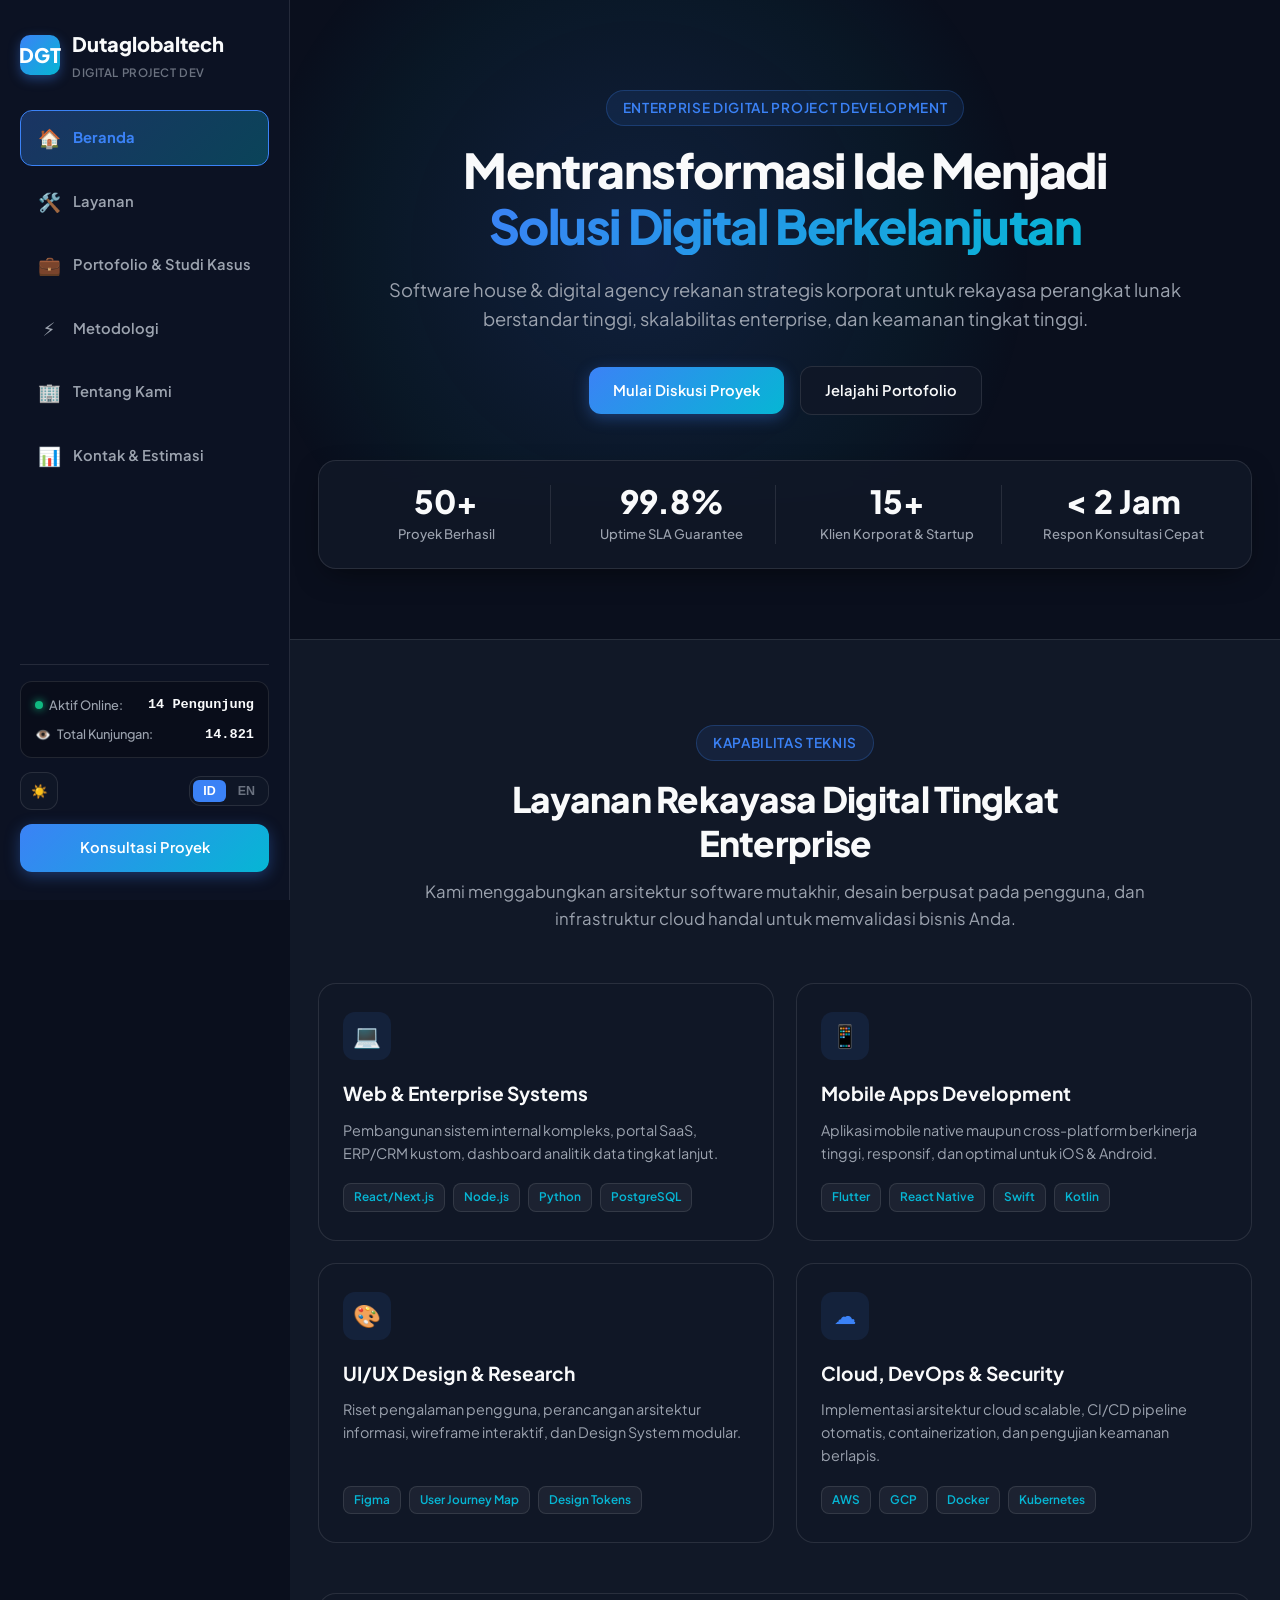
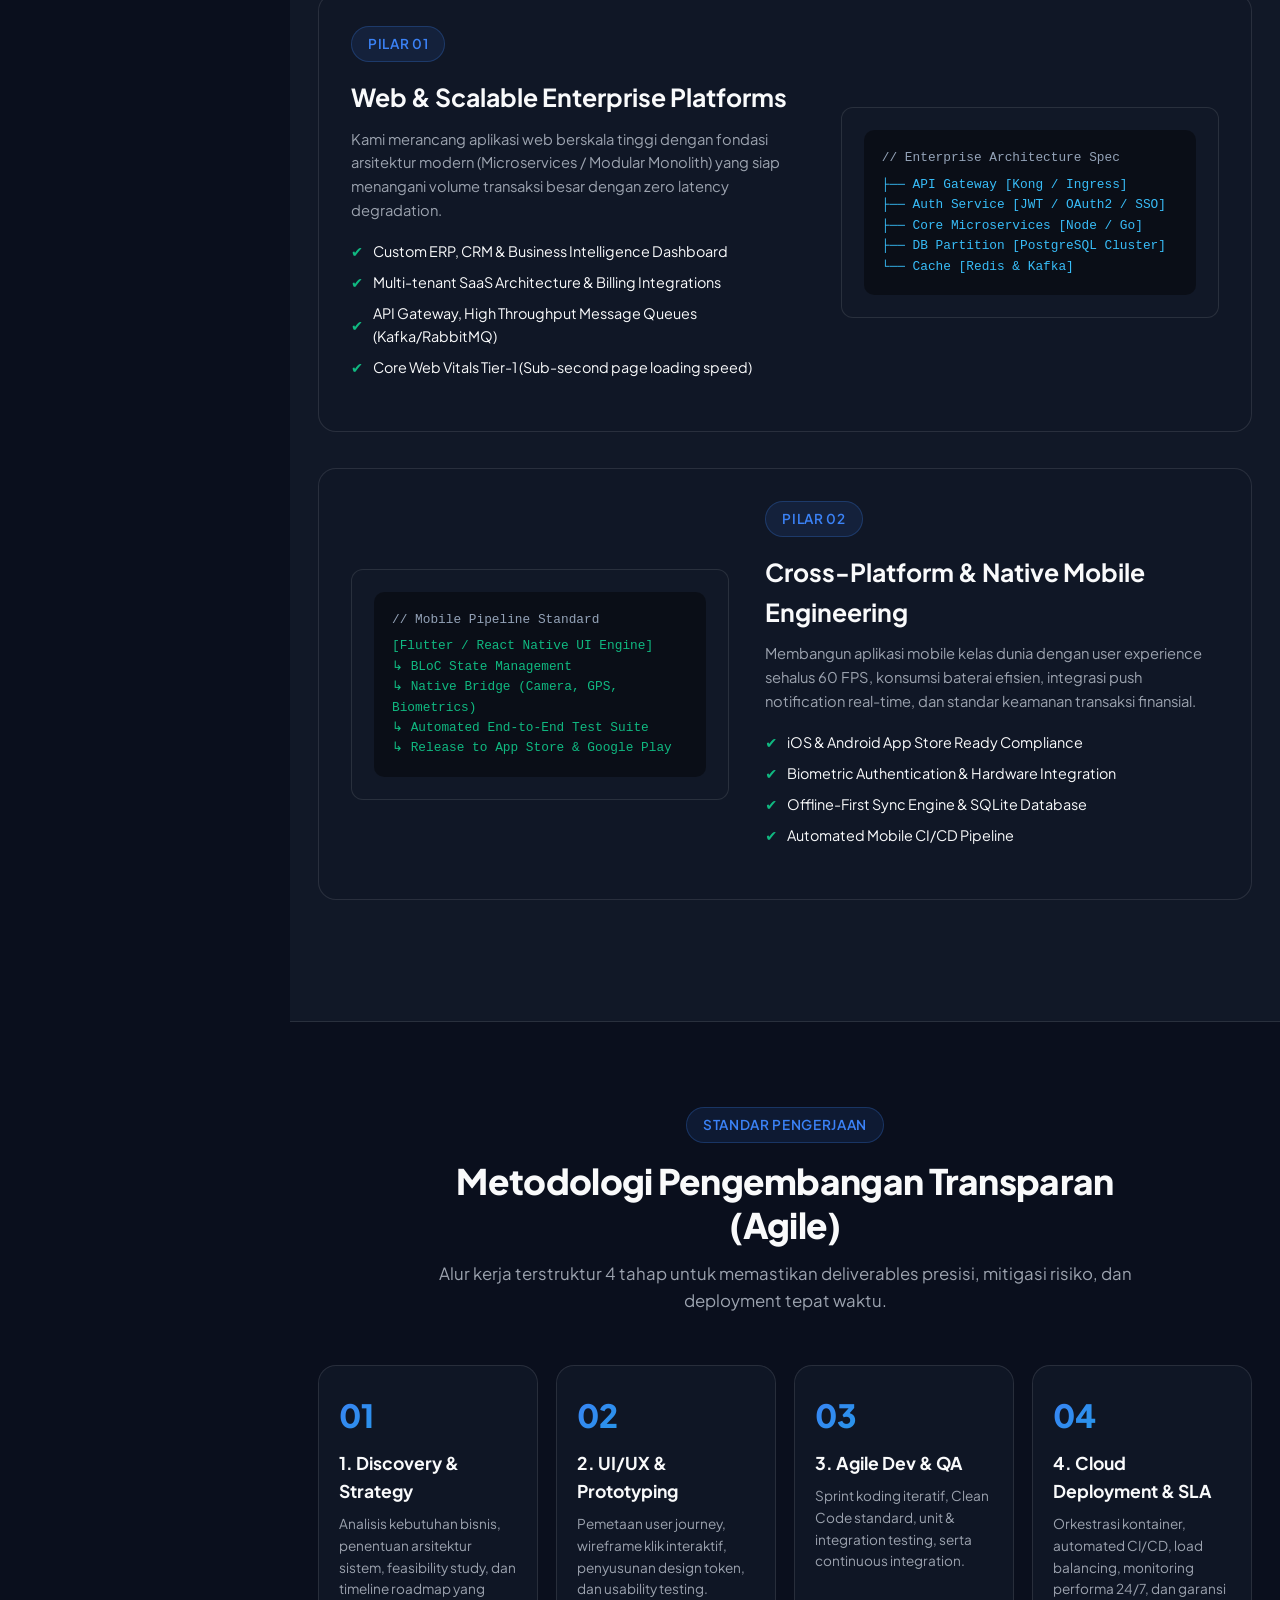
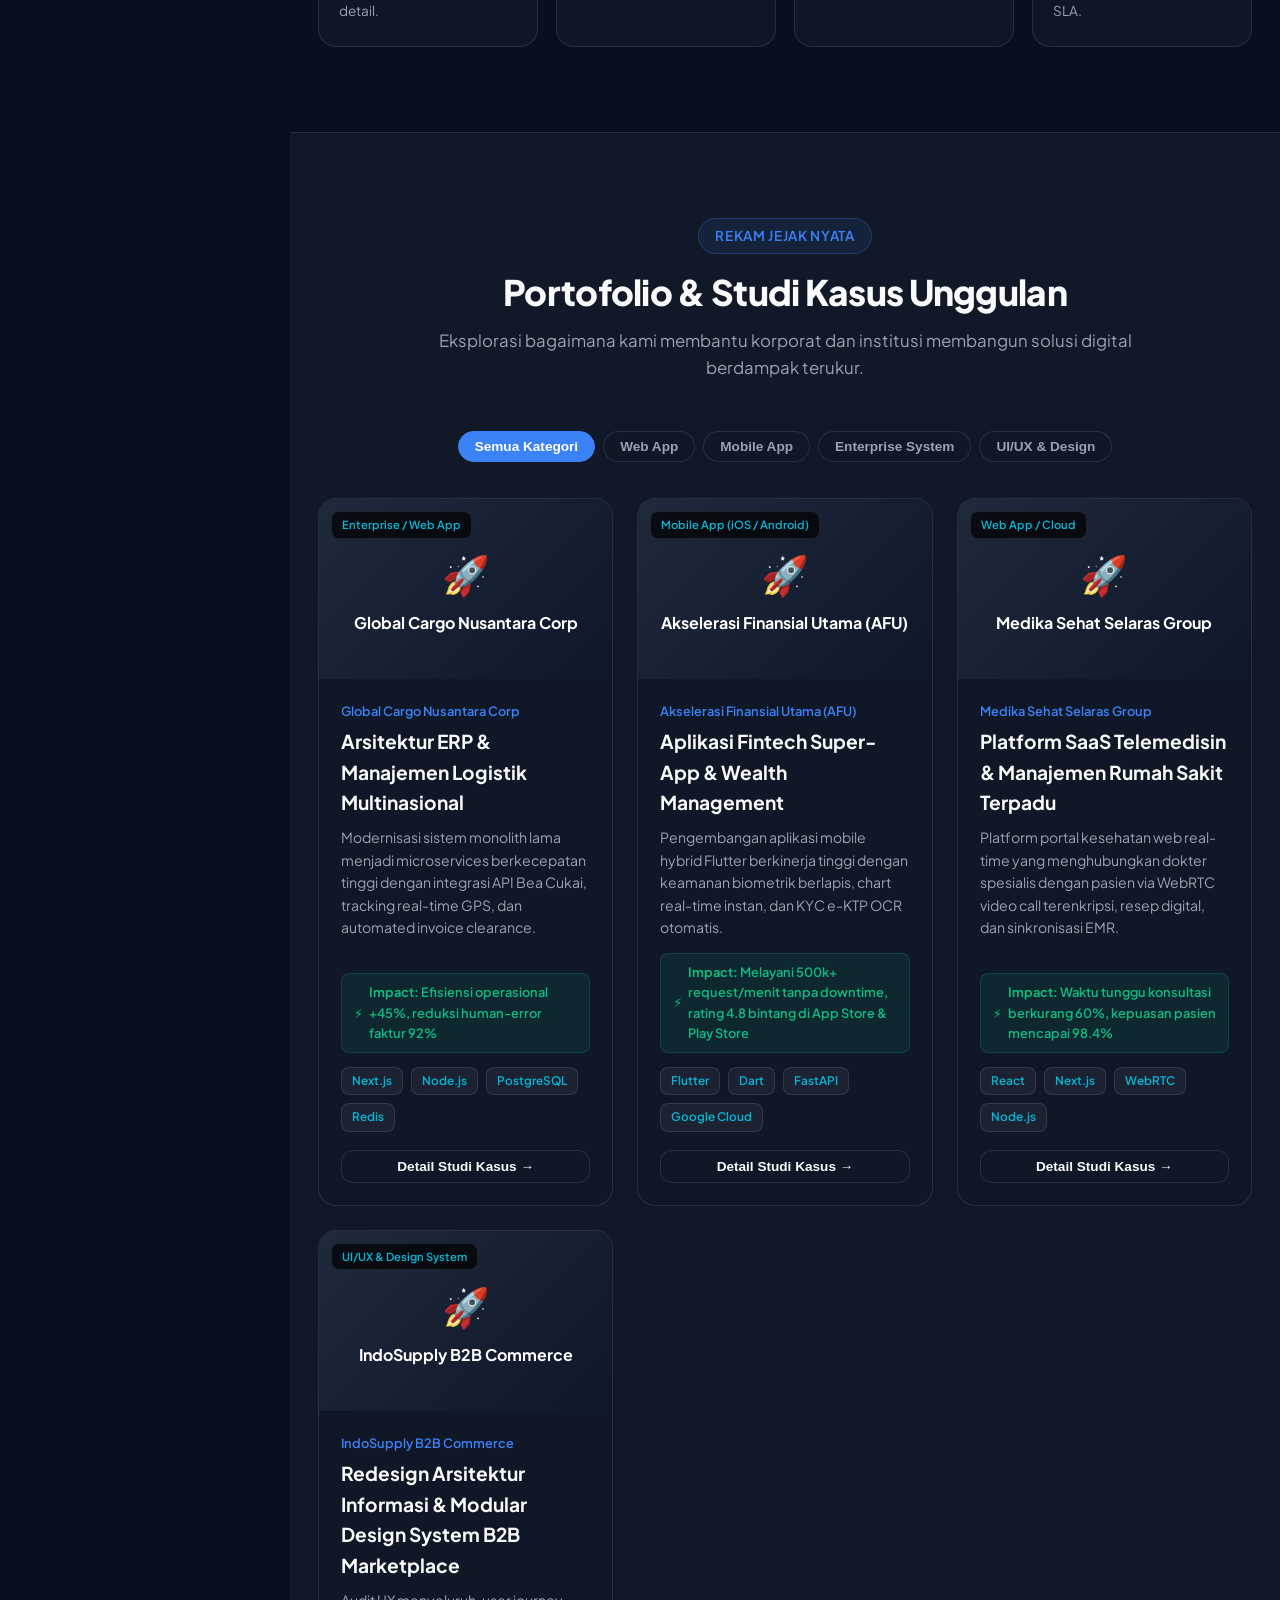
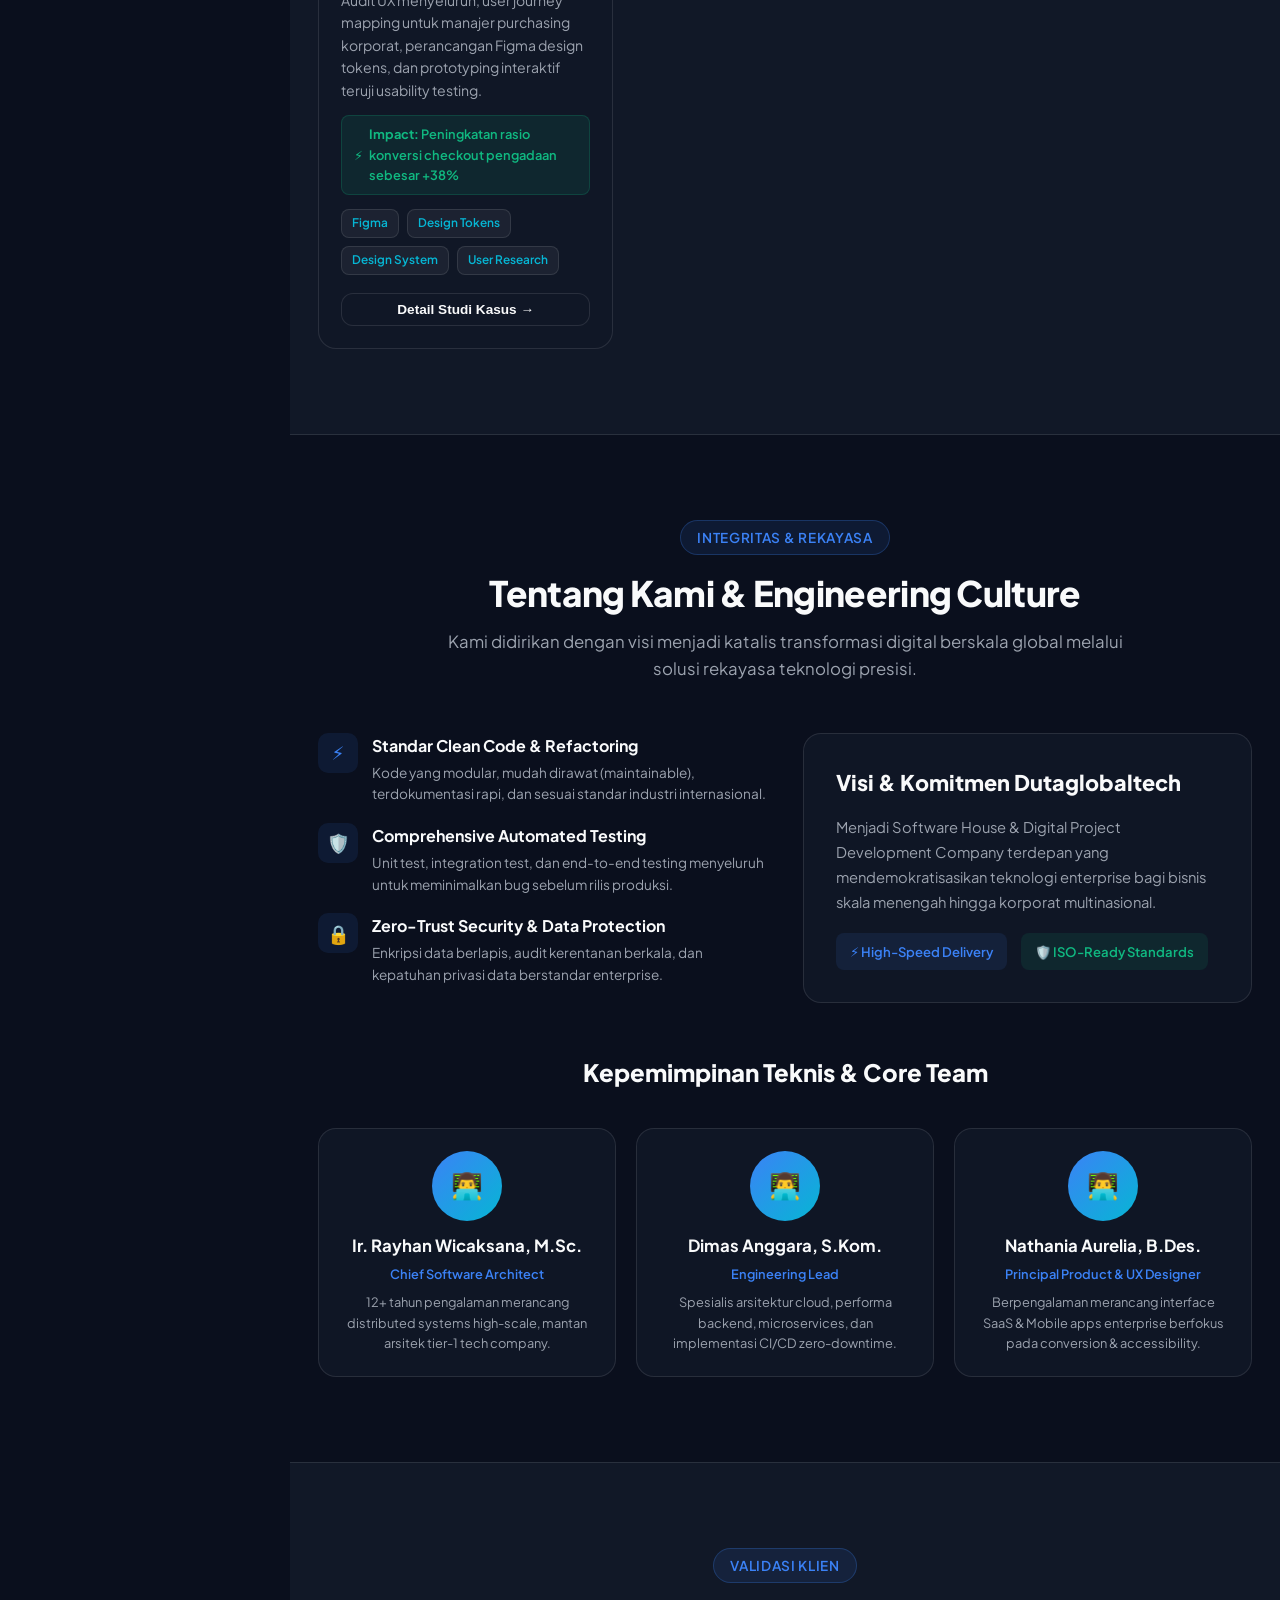
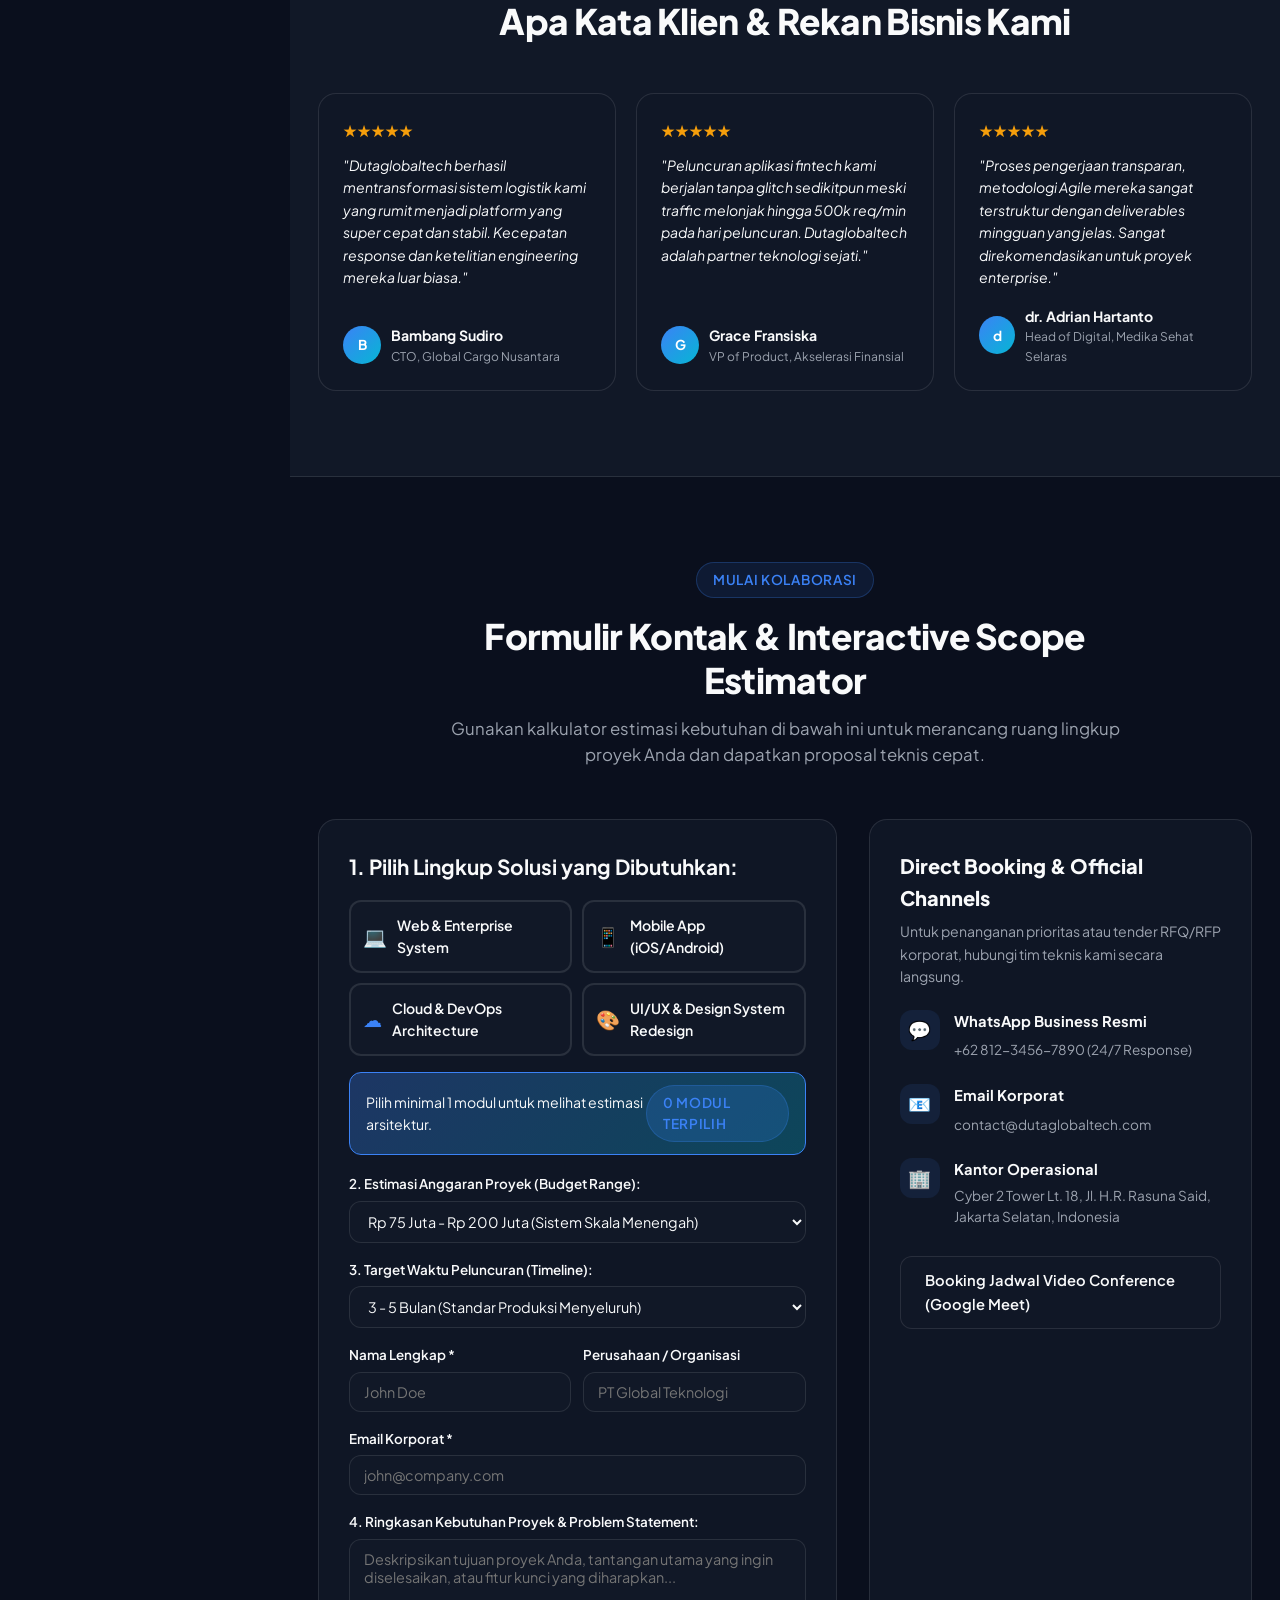
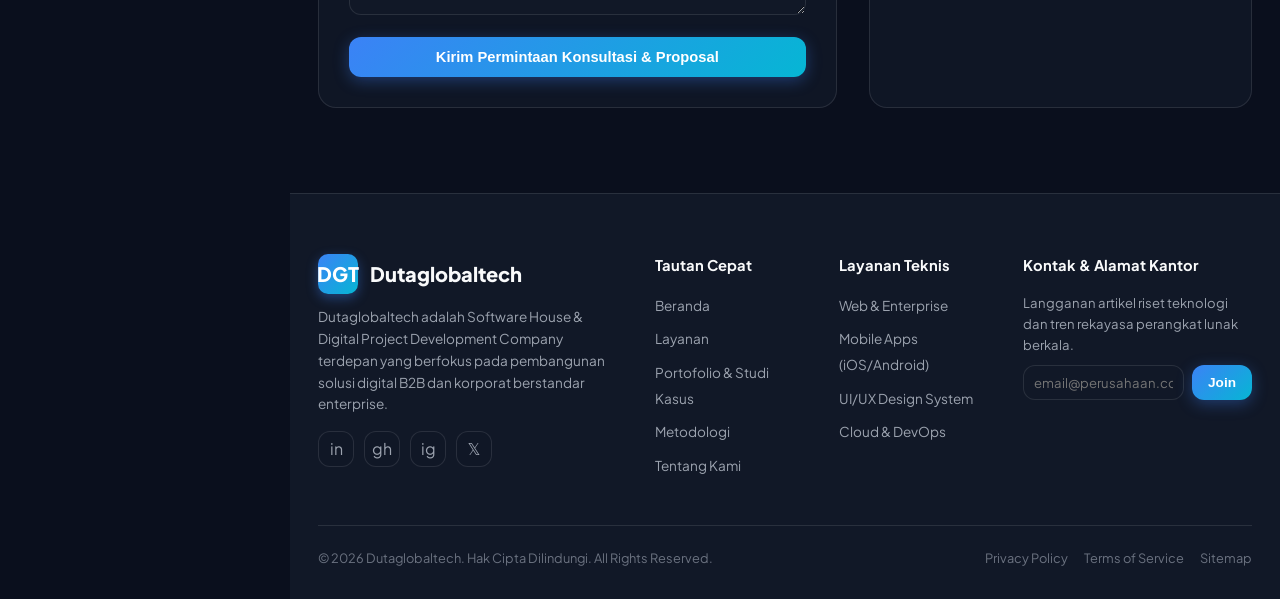
==== dutaglobaltech.html @ c464b68d "feat: add Dutaglobaltech enterprise platform website with left sidebar layout, bilingual i18n, dark/" ====
<!DOCTYPE html>
<html lang="id" data-theme="dark">
<head>
  <meta charset="UTF-8">
  <meta name="viewport" content="width=device-width, initial-scale=1.0">
  <title>Dutaglobaltech - Digital Project Development Company | Software House & Digital Agency</title>
  <meta name="description" content="Platform representasi profesional tingkat enterprise B2B tech provider. Layanan Web & Enterprise Systems, Mobile Apps, Cloud & DevOps, dan UI/UX Design berkinerja tinggi.">
  
  <!-- Google Fonts: Plus Jakarta Sans -->
  <link rel="preconnect" href="https://fonts.googleapis.com">
  <link rel="preconnect" href="https://fonts.gstatic.com" crossorigin>
  <link href="https://fonts.googleapis.com/css2?family=Plus+Jakarta+Sans:wght@300;400;500;600;700;800&display=swap" rel="stylesheet">
  
  <link rel="stylesheet" href="dutaglobaltech_style.css">
</head>
<body>

  <div class="ambient-glow"></div>

  <!-- Mobile Top Bar -->
  <header class="mobile-topbar">
    <a href="#home" class="sidebar-brand">
      <div class="sidebar-brand-logo">DGT</div>
      <span>Dutaglobaltech</span>
    </a>
    <button class="mobile-toggle-btn" id="mobile-toggle-btn" title="Buka Menu">☰</button>
  </header>

  <!-- Mobile Backdrop Overlay -->
  <div class="sidebar-backdrop" id="sidebar-backdrop"></div>

  <!-- App Layout with Left Sidebar -->
  <div class="app-layout">
    
    <!-- LEFT SIDEBAR NAVIGATION -->
    <aside class="sidebar" id="sidebar">
      <div>
        <!-- Sidebar Brand -->
        <div class="sidebar-header">
          <a href="#home" class="sidebar-brand">
            <div class="sidebar-brand-logo">DGT</div>
            <div>
              <div>Dutaglobaltech</div>
              <div class="sidebar-brand-subtitle">Digital Project Dev</div>
            </div>
          </a>
        </div>

        <!-- Sidebar Navigation Menu -->
        <nav>
          <ul class="sidebar-menu">
            <li>
              <a href="#home" class="sidebar-link active" data-section="home">
                <span class="sidebar-link-icon">🏠</span>
                <span data-i18n="nav_home">Beranda</span>
              </a>
            </li>
            <li>
              <a href="#services" class="sidebar-link" data-section="services">
                <span class="sidebar-link-icon">🛠️</span>
                <span data-i18n="nav_services">Layanan</span>
              </a>
            </li>
            <li>
              <a href="#portfolio" class="sidebar-link" data-section="portfolio">
                <span class="sidebar-link-icon">💼</span>
                <span data-i18n="nav_cases">Portofolio & Studi Kasus</span>
              </a>
            </li>
            <li>
              <a href="#methodology" class="sidebar-link" data-section="methodology">
                <span class="sidebar-link-icon">⚡</span>
                <span data-i18n="nav_methodology">Metodologi</span>
              </a>
            </li>
            <li>
              <a href="#about" class="sidebar-link" data-section="about">
                <span class="sidebar-link-icon">🏢</span>
                <span data-i18n="nav_about">Tentang Kami</span>
              </a>
            </li>
            <li>
              <a href="#contact" class="sidebar-link" data-section="contact">
                <span class="sidebar-link-icon">📊</span>
                <span data-i18n="nav_contact">Kontak & Estimasi</span>
              </a>
            </li>
          </ul>
        </nav>
      </div>

      <!-- Sidebar Footer Controls -->
      <div class="sidebar-footer">
        
        <!-- Live Viewer Count Widget -->
        <div class="viewer-count-card">
          <div class="viewer-row">
            <span class="viewer-label">
              <span class="pulse-dot"></span>
              <span data-i18n="viewer_active">Aktif Online:</span>
            </span>
            <span class="viewer-val" id="active-viewers-count">14 Online</span>
          </div>
          <div class="viewer-row">
            <span class="viewer-label">
              <span>👁️</span>
              <span data-i18n="viewer_total">Total Kunjungan:</span>
            </span>
            <span class="viewer-val" id="total-viewers-count">14,820</span>
          </div>
        </div>

        <div class="sidebar-controls">
          <!-- Dark/Light Theme Switcher -->
          <button class="action-icon-btn" onclick="toggleTheme()" title="Toggle Dark/Light Theme">
            <span id="theme-icon">☀️</span>
          </button>

          <!-- Language Switcher ID / EN -->
          <div class="lang-toggle">
            <button class="lang-btn active" data-lang="id" onclick="switchLang('id')">ID</button>
            <button class="lang-btn" data-lang="en" onclick="switchLang('en')">EN</button>
          </div>
        </div>

        <!-- Primary CTA Button -->
        <a href="#contact" class="btn btn-primary sidebar-cta" data-i18n="nav_cta">
          Konsultasi Proyek 🚀
        </a>
      </div>
    </aside>

    <!-- MAIN CONTENT AREA -->
    <main class="main-content">

      <!-- 1. Hero Section -->
      <section class="hero-section" id="home">
        <div class="container">
          <div class="hero-content">
            <div class="section-badge" data-i18n="hero_badge">Enterprise Digital Project Development</div>
            <h1 class="hero-headline" data-i18n="hero_title">
              Mentransformasi Ide Menjadi <span class="gradient-text">Solusi Digital Berkelanjutan</span>
            </h1>
            <p class="hero-subheadline" data-i18n="hero_subtitle">
              Software house & digital agency rekanan strategis korporat untuk rekayasa perangkat lunak berstandar tinggi, skalabilitas enterprise, dan keamanan tingkat tinggi.
            </p>

            <div class="hero-cta-group">
              <a href="#contact" class="btn btn-primary" data-i18n="hero_btn_discuss">Mulai Diskusi Proyek</a>
              <a href="#portfolio" class="btn btn-secondary" data-i18n="hero_btn_portfolio">Jelajahi Portofolio</a>
            </div>
          </div>

          <!-- Social Proof Metrics Strip -->
          <div class="metrics-strip">
            <div class="metric-item">
              <span class="metric-value" data-i18n="stat_1_val">50+</span>
              <span class="metric-label" data-i18n="stat_1_lbl">Proyek Berhasil</span>
            </div>
            <div class="metric-item">
              <span class="metric-value" data-i18n="stat_2_val">99.8%</span>
              <span class="metric-label" data-i18n="stat_2_lbl">Uptime SLA Guarantee</span>
            </div>
            <div class="metric-item">
              <span class="metric-value" data-i18n="stat_3_val">15+</span>
              <span class="metric-label" data-i18n="stat_3_lbl">Klien Korporat & Startup</span>
            </div>
            <div class="metric-item">
              <span class="metric-value" data-i18n="stat_4_val">&lt; 2 Jam</span>
              <span class="metric-label" data-i18n="stat_4_lbl">Respon Konsultasi Cepat</span>
            </div>
          </div>
        </div>
      </section>

      <!-- 2. Core Services Overview & Detail -->
      <section class="section section-alt" id="services">
        <div class="container">
          <div class="section-header">
            <span class="section-badge" data-i18n="services_badge">Kapabilitas Teknis</span>
            <h2 class="section-title" data-i18n="services_title">Layanan Rekayasa Digital Tingkat Enterprise</h2>
            <p class="section-desc" data-i18n="services_desc">
              Kami menggabungkan arsitektur software mutakhir, desain berpusat pada pengguna, dan infrastruktur cloud handal untuk memvalidasi bisnis Anda.
            </p>
          </div>

          <!-- Grid 4 Layanan Inti -->
          <div class="cards-grid-4" style="margin-bottom: 50px;">
            <div class="feature-card">
              <div class="card-icon-box">💻</div>
              <h3 class="card-title" data-i18n="srv_web_title">Web & Enterprise Systems</h3>
              <p class="card-desc" data-i18n="srv_web_desc">Pembangunan sistem internal kompleks, portal SaaS, ERP/CRM kustom, dashboard analitik data tingkat lanjut.</p>
              <div class="tech-tags">
                <span class="tech-tag">React/Next.js</span>
                <span class="tech-tag">Node.js</span>
                <span class="tech-tag">Python</span>
                <span class="tech-tag">PostgreSQL</span>
              </div>
            </div>

            <div class="feature-card">
              <div class="card-icon-box">📱</div>
              <h3 class="card-title" data-i18n="srv_mobile_title">Mobile Apps Development</h3>
              <p class="card-desc" data-i18n="srv_mobile_desc">Aplikasi mobile native maupun cross-platform berkinerja tinggi, responsif, dan optimal untuk ekosistem iOS & Android.</p>
              <div class="tech-tags">
                <span class="tech-tag">Flutter</span>
                <span class="tech-tag">React Native</span>
                <span class="tech-tag">Swift</span>
                <span class="tech-tag">Kotlin</span>
              </div>
            </div>

            <div class="feature-card">
              <div class="card-icon-box">🎨</div>
              <h3 class="card-title" data-i18n="srv_uiux_title">UI/UX Design & Research</h3>
              <p class="card-desc" data-i18n="srv_uiux_desc">Riset pengalaman pengguna, perancangan arsitektur informasi, wireframe interaktif, dan pembangunan Design System modular.</p>
              <div class="tech-tags">
                <span class="tech-tag">Figma</span>
                <span class="tech-tag">User Journey Map</span>
                <span class="tech-tag">Design Tokens</span>
              </div>
            </div>

            <div class="feature-card">
              <div class="card-icon-box">☁️</div>
              <h3 class="card-title" data-i18n="srv_cloud_title">Cloud, DevOps & Security</h3>
              <p class="card-desc" data-i18n="srv_cloud_desc">Implementasi arsitektur cloud scalable, CI/CD pipeline otomatis, containerization, dan pengujian keamanan berlapis.</p>
              <div class="tech-tags">
                <span class="tech-tag">AWS</span>
                <span class="tech-tag">GCP</span>
                <span class="tech-tag">Docker</span>
                <span class="tech-tag">Kubernetes</span>
              </div>
            </div>
          </div>

          <!-- Detail Layanan & Deliverables Breakdown -->
          <div class="service-detail-item">
            <div class="service-detail-info">
              <span class="section-badge">Pilar 01</span>
              <h3>Web & Scalable Enterprise Platforms</h3>
              <p>Kami merancang aplikasi web berskala tinggi dengan fondasi arsitektur modern (Microservices / Modular Monolith) yang siap menangani volume transaksi besar dengan zero latency degradation.</p>
              <ul class="deliverables-list">
                <li><span class="bullet">✔</span> Custom ERP, CRM & Business Intelligence Dashboard</li>
                <li><span class="bullet">✔</span> Multi-tenant SaaS Architecture & Billing Integrations</li>
                <li><span class="bullet">✔</span> API Gateway, High Throughput Message Queues (Kafka/RabbitMQ)</li>
                <li><span class="bullet">✔</span> Core Web Vitals Tier-1 (Sub-second page loading speed)</li>
              </ul>
            </div>
            <div class="service-detail-visual">
              <div style="background: rgba(0,0,0,0.4); border-radius: 10px; padding: 18px; font-family: monospace; font-size: 0.8rem; color: #38bdf8;">
                <p style="color: #94a3b8; margin-bottom: 6px;">// Enterprise Architecture Spec</p>
                <p>├── API Gateway [Kong / Ingress]</p>
                <p>├── Auth Service [JWT / OAuth2 / SSO]</p>
                <p>├── Core Microservices [Node / Go]</p>
                <p>├── DB Partition [PostgreSQL Cluster]</p>
                <p>└── Cache [Redis & Kafka]</p>
              </div>
            </div>
          </div>

          <div class="service-detail-item">
            <div class="service-detail-info">
              <span class="section-badge">Pilar 02</span>
              <h3>Cross-Platform & Native Mobile Engineering</h3>
              <p>Membangun aplikasi mobile kelas dunia dengan user experience sehalus 60 FPS, konsumsi baterai efisien, integrasi push notification real-time, dan standar keamanan transaksi finansial.</p>
              <ul class="deliverables-list">
                <li><span class="bullet">✔</span> iOS & Android App Store Ready Compliance</li>
                <li><span class="bullet">✔</span> Biometric Authentication & Hardware Integration</li>
                <li><span class="bullet">✔</span> Offline-First Sync Engine & SQLite Database</li>
                <li><span class="bullet">✔</span> Automated Mobile CI/CD Pipeline</li>
              </ul>
            </div>
            <div class="service-detail-visual">
              <div style="background: rgba(0,0,0,0.4); border-radius: 10px; padding: 18px; font-family: monospace; font-size: 0.8rem; color: #10b981;">
                <p style="color: #94a3b8; margin-bottom: 6px;">// Mobile Pipeline Standard</p>
                <p>[Flutter / React Native UI Engine]</p>
                <p>  ↳ BLoC State Management</p>
                <p>  ↳ Native Bridge (Camera, GPS, Biometrics)</p>
                <p>  ↳ Automated End-to-End Test Suite</p>
                <p>  ↳ Release to App Store & Google Play</p>
              </div>
            </div>
          </div>
        </div>
      </section>

      <!-- 3. Methodology Section -->
      <section class="section" id="methodology">
        <div class="container">
          <div class="section-header">
            <span class="section-badge" data-i18n="methodology_badge">Standar Pengerjaan</span>
            <h2 class="section-title" data-i18n="methodology_title">Metodologi Pengembangan Transparan (Agile)</h2>
            <p class="section-desc" data-i18n="methodology_desc">
              Alur kerja terstruktur 4 tahap untuk memastikan deliverables presisi, mitigasi risiko, dan deployment tepat waktu.
            </p>
          </div>

          <div class="methodology-grid">
            <div class="step-card">
              <div class="step-number">01</div>
              <h3 class="step-title" data-i18n="step1_title">1. Discovery & Strategy</h3>
              <p class="step-desc" data-i18n="step1_desc">Analisis kebutuhan bisnis, penentuan arsitektur sistem, feasibility study, dan timeline roadmap yang detail.</p>
            </div>

            <div class="step-card">
              <div class="step-number">02</div>
              <h3 class="step-title" data-i18n="step2_title">2. UI/UX & Prototyping</h3>
              <p class="step-desc" data-i18n="step2_desc">Pemetaan user journey, wireframe klik interaktif, penyusunan design token, dan usability testing.</p>
            </div>

            <div class="step-card">
              <div class="step-number">03</div>
              <h3 class="step-title" data-i18n="step3_title">3. Agile Dev & QA</h3>
              <p class="step-desc" data-i18n="step3_desc">Sprint koding iteratif, Clean Code standard, unit & integration testing, serta continuous integration.</p>
            </div>

            <div class="step-card">
              <div class="step-number">04</div>
              <h3 class="step-title" data-i18n="step4_title">4. Cloud Deployment & SLA</h3>
              <p class="step-desc" data-i18n="step4_desc">Orkestrasi kontainer, automated CI/CD, load balancing, monitoring performa 24/7, dan garansi SLA.</p>
            </div>
          </div>
        </div>
      </section>

      <!-- 4. Portfolio & Featured Case Studies -->
      <section class="section section-alt" id="portfolio">
        <div class="container">
          <div class="section-header">
            <span class="section-badge" data-i18n="portfolio_badge">Rekam Jejak Nyata</span>
            <h2 class="section-title" data-i18n="portfolio_title">Portofolio & Studi Kasus Unggulan</h2>
            <p class="section-desc" data-i18n="portfolio_desc">
              Eksplorasi bagaimana kami membantu korporat dan institusi membangun solusi digital berdampak terukur.
            </p>
          </div>

          <!-- Filter Kategori -->
          <div class="filter-bar">
            <button class="filter-btn active" onclick="filterCategory('all', this)" data-i18n="filter_all">Semua Kategori</button>
            <button class="filter-btn" onclick="filterCategory('webapp', this)" data-i18n="filter_web">Web App</button>
            <button class="filter-btn" onclick="filterCategory('mobile', this)" data-i18n="filter_mobile">Mobile App</button>
            <button class="filter-btn" onclick="filterCategory('enterprise', this)" data-i18n="filter_enterprise">Enterprise System</button>
            <button class="filter-btn" onclick="filterCategory('uiux', this)" data-i18n="filter_uiux">UI/UX & Design</button>
          </div>

          <!-- Grid Case Studies -->
          <div class="cards-grid" id="case-studies-container">
            <!-- Injected via JavaScript -->
          </div>
        </div>
      </section>

      <!-- 5. About Us & Engineering Culture -->
      <section class="section" id="about">
        <div class="container">
          <div class="section-header">
            <span class="section-badge" data-i18n="about_badge">Integritas & Rekayasa</span>
            <h2 class="section-title" data-i18n="about_title">Tentang Kami & Engineering Culture</h2>
            <p class="section-desc" data-i18n="about_desc">
              Kami didirikan dengan visi menjadi katalis transformasi digital berskala global melalui solusi rekayasa teknologi presisi.
            </p>
          </div>

          <div class="about-grid">
            <div>
              <div class="culture-item">
                <div class="culture-icon">⚡</div>
                <div class="culture-info">
                  <h4 data-i18n="culture_1_title">Standar Clean Code & Refactoring</h4>
                  <p data-i18n="culture_1_desc">Kode yang modular, mudah dirawat (maintainable), terdokumentasi rapi, dan sesuai standar industri internasional.</p>
                </div>
              </div>

              <div class="culture-item">
                <div class="culture-icon">🛡️</div>
                <div class="culture-info">
                  <h4 data-i18n="culture_2_title">Comprehensive Automated Testing</h4>
                  <p data-i18n="culture_2_desc">Unit test, integration test, dan end-to-end testing menyeluruh untuk meminimalkan regression bug sebelum rilis.</p>
                </div>
              </div>

              <div class="culture-item">
                <div class="culture-icon">🔒</div>
                <div class="culture-info">
                  <h4 data-i18n="culture_3_title">Zero-Trust Security & Data Protection</h4>
                  <p data-i18n="culture_3_desc">Enkripsi data berlapis, audit kerentanan berkala, dan kepatuhan privasi data berstandar enterprise.</p>
                </div>
              </div>
            </div>

            <div style="background: var(--bg-card); border: 1px solid var(--border-color); border-radius: var(--radius-lg); padding: 32px;">
              <h3 style="font-size: 1.35rem; font-weight: 800; margin-bottom: 14px;">Visi & Komitmen Dutaglobaltech</h3>
              <p style="color: var(--text-secondary); margin-bottom: 18px; line-height: 1.7; font-size: 0.92rem;">
                Menjadi Software House & Digital Project Development Company terdepan yang mendemokratisasikan teknologi enterprise bagi bisnis skala menengah hingga korporat multinasional.
              </p>
              <div style="display: flex; gap: 14px; flex-wrap: wrap;">
                <div style="padding: 8px 14px; background: rgba(59, 130, 246, 0.1); border-radius: 8px; font-weight: 600; font-size: 0.82rem; color: var(--accent-primary);">
                  ⚡ High-Speed Delivery
                </div>
                <div style="padding: 8px 14px; background: rgba(16, 185, 129, 0.1); border-radius: 8px; font-weight: 600; font-size: 0.82rem; color: var(--accent-emerald);">
                  🛡️ ISO-Ready Standards
                </div>
              </div>
            </div>
          </div>

          <!-- Core Leadership Team -->
          <div style="margin-top: 50px;">
            <h3 style="text-align: center; font-size: 1.5rem; font-weight: 800; margin-bottom: 26px;" data-i18n="team_title">
              Kepemimpinan Teknis & Core Team
            </h3>
            <div class="team-grid" id="team-container">
              <!-- Injected via JavaScript -->
            </div>
          </div>
        </div>
      </section>

      <!-- 6. Social Proof & Testimonials -->
      <section class="section section-alt">
        <div class="container">
          <div class="section-header">
            <span class="section-badge" data-i18n="testi_badge">Validasi Klien</span>
            <h2 class="section-title" data-i18n="testi_title">Apa Kata Klien & Rekan Bisnis Kami</h2>
          </div>

          <div class="testimonials-grid" id="testimonials-container">
            <!-- Injected via JavaScript -->
          </div>
        </div>
      </section>

      <!-- 7. Interactive Scope Estimator & Contact Form -->
      <section class="section" id="contact">
        <div class="container">
          <div class="section-header">
            <span class="section-badge" data-i18n="estimator_badge">Mulai Kolaborasi</span>
            <h2 class="section-title" data-i18n="estimator_title">Formulir Kontak & Interactive Scope Estimator</h2>
            <p class="section-desc" data-i18n="estimator_desc">
              Gunakan kalkulator estimasi kebutuhan di bawah ini untuk merancang ruang lingkup proyek Anda dan dapatkan proposal teknis cepat.
            </p>
          </div>

          <div class="contact-section-grid">
            <!-- Interactive Estimator Form -->
            <div class="estimator-box">
              <form onsubmit="handleLeadSubmit(event)">
                <h3 data-i18n="scope_title">1. Pilih Lingkup Solusi yang Dibutuhkan:</h3>
                <div class="scope-options-grid">
                  <label class="scope-option-card">
                    <input type="checkbox" value="Web & Enterprise System">
                    <span class="scope-option-icon">💻</span>
                    <span style="font-size: 0.88rem; font-weight: 600;" data-i18n="scope_opt_web">Web & Enterprise System</span>
                  </label>

                  <label class="scope-option-card">
                    <input type="checkbox" value="Mobile App (iOS/Android)">
                    <span class="scope-option-icon">📱</span>
                    <span style="font-size: 0.88rem; font-weight: 600;" data-i18n="scope_opt_mobile">Mobile App (iOS/Android)</span>
                  </label>

                  <label class="scope-option-card">
                    <input type="checkbox" value="Cloud & DevOps Architecture">
                    <span class="scope-option-icon">☁️</span>
                    <span style="font-size: 0.88rem; font-weight: 600;" data-i18n="scope_opt_cloud">Cloud & DevOps Architecture</span>
                  </label>

                  <label class="scope-option-card">
                    <input type="checkbox" value="UI/UX & Design System">
                    <span class="scope-option-icon">🎨</span>
                    <span style="font-size: 0.88rem; font-weight: 600;" data-i18n="scope_opt_uiux">UI/UX & Design System</span>
                  </label>
                </div>

                <!-- Dynamic Estimate Summary Badge -->
                <div class="estimate-summary-badge">
                  <div style="font-size: 0.88rem;" id="estimator-summary-text">
                    Pilih minimal 1 modul untuk melihat estimasi arsitektur.
                  </div>
                  <span class="section-badge" style="margin-bottom: 0; background: rgba(59, 130, 246, 0.2);" id="estimator-summary-count">
                    0 Modul Terpilih
                  </span>
                </div>

                <div class="form-group">
                  <label class="form-label" data-i18n="budget_lbl">2. Estimasi Anggaran Proyek (Budget Range):</label>
                  <select class="form-select" id="lead-budget" required>
                    <option value="IDR 35M - 75M" data-i18n="budget_opt_2">Rp 35 Juta - Rp 75 Juta (Fase MVP / Modul Spesifik)</option>
                    <option value="IDR 75M - 200M" data-i18n="budget_opt_3" selected>Rp 75 Juta - Rp 200 Juta (Sistem Skala Menengah)</option>
                    <option value="IDR 200M+" data-i18n="budget_opt_4">Rp 200 Juta+ (Sistem Enterprise Penuh / Multi-Platform)</option>
                  </select>
                </div>

                <div class="form-group">
                  <label class="form-label" data-i18n="timeline_lbl">3. Target Waktu Peluncuran (Timeline):</label>
                  <select class="form-select" id="lead-timeline" required>
                    <option value="1-2 Bulan" data-i18n="timeline_opt_2">1 - 2 Bulan (Fast-Track / Sprint Intensif)</option>
                    <option value="3-5 Bulan" data-i18n="timeline_opt_3" selected>3 - 5 Bulan (Standar Produksi Menyeluruh)</option>
                    <option value="6+ Bulan" data-i18n="timeline_opt_4">6+ Bulan (Transformasi Sistem Jangka Panjang)</option>
                  </select>
                </div>

                <div style="display: grid; grid-template-columns: 1fr 1fr; gap: 12px;">
                  <div class="form-group">
                    <label class="form-label">Nama Lengkap *</label>
                    <input type="text" class="form-input" id="lead-name" placeholder="John Doe" required>
                  </div>
                  <div class="form-group">
                    <label class="form-label">Perusahaan / Organisasi</label>
                    <input type="text" class="form-input" id="lead-company" placeholder="PT Global Teknologi">
                  </div>
                </div>

                <div class="form-group">
                  <label class="form-label">Email Korporat *</label>
                  <input type="email" class="form-input" id="lead-email" placeholder="john@company.com" required>
                </div>

                <div class="form-group">
                  <label class="form-label" data-i18n="summary_lbl">4. Ringkasan Kebutuhan Proyek & Problem Statement:</label>
                  <textarea class="form-textarea" rows="3" id="lead-summary" data-i18n-placeholder="summary_placeholder" placeholder="Deskripsikan tujuan proyek Anda, tantangan utama yang ingin diselesaikan, atau fitur kunci yang diharapkan..."></textarea>
                </div>

                <button type="submit" class="btn btn-primary" style="width: 100%;" data-i18n="btn_submit_lead">
                  Kirim Permintaan Konsultasi & Proposal 🚀
                </button>
              </form>
            </div>

            <!-- Direct Channel Contact Cards -->
            <div class="contact-info-card">
              <div>
                <h3 style="font-size: 1.25rem; font-weight: 800; margin-bottom: 6px;">Direct Booking & Official Channels</h3>
                <p style="color: var(--text-secondary); font-size: 0.88rem;">
                  Untuk penanganan prioritas atau tender RFQ/RFP korporat, hubungi tim teknis kami secara langsung.
                </p>
              </div>

              <div class="contact-item">
                <div class="contact-icon">💬</div>
                <div class="contact-text">
                  <h5>WhatsApp Business Resmi</h5>
                  <a href="https://wa.me/6281234567890?text=Halo%20Dutaglobaltech%2C%20saya%20ingin%20konsultasi%20proyek%20digital" target="_blank">+62 812-3456-7890 (24/7 Response)</a>
                </div>
              </div>

              <div class="contact-item">
                <div class="contact-icon">📧</div>
                <div class="contact-text">
                  <h5>Email Korporat</h5>
                  <a href="mailto:contact@dutaglobaltech.com">contact@dutaglobaltech.com</a>
                </div>
              </div>

              <div class="contact-item">
                <div class="contact-icon">🏢</div>
                <div class="contact-text">
                  <h5>Kantor Operasional</h5>
                  <p>Cyber 2 Tower Lt. 18, Jl. H.R. Rasuna Said, Jakarta Selatan, Indonesia</p>
                </div>
              </div>

              <div style="padding-top: 6px;">
                <a href="https://meet.google.com" target="_blank" class="btn btn-secondary" style="width: 100%;" data-i18n="direct_meet_btn">
                  📅 Booking Video Conference (Google Meet)
                </a>
              </div>
            </div>
          </div>
        </div>
      </section>

      <!-- 8. Case Study Detail Modal -->
      <div class="modal-backdrop" id="case-modal">
        <div class="modal-content">
          <div class="modal-header">
            <h3 id="case-modal-title" style="font-size: 1.2rem; font-weight: 800;">Studi Kasus</h3>
            <button class="modal-close-btn" onclick="closeCaseStudyModal()">✕</button>
          </div>
          <div class="modal-body" id="case-modal-body">
            <!-- Modal content dynamically injected -->
          </div>
        </div>
      </div>

      <!-- 9. Global Footer -->
      <footer class="footer">
        <div class="container">
          <div class="footer-grid">
            <div class="footer-brand">
              <div class="sidebar-brand" style="margin-bottom: 12px;">
                <div class="sidebar-brand-logo">DGT</div>
                <span>Dutaglobaltech</span>
              </div>
              <p data-i18n="footer_summary">
                Dutaglobaltech adalah Software House & Digital Project Development Company terdepan yang berfokus pada pembangunan solusi digital B2B dan korporat berstandar enterprise.
              </p>
              <div class="social-links">
                <a href="https://linkedin.com" target="_blank" class="social-icon-btn" title="LinkedIn">in</a>
                <a href="https://github.com" target="_blank" class="social-icon-btn" title="GitHub">gh</a>
                <a href="https://instagram.com" target="_blank" class="social-icon-btn" title="Instagram">ig</a>
                <a href="https://twitter.com" target="_blank" class="social-icon-btn" title="X (Twitter)">𝕏</a>
              </div>
            </div>

            <div class="footer-col">
              <h5 data-i18n="footer_quick_links">Tautan Cepat</h5>
              <ul class="footer-links">
                <li><a href="#home" data-i18n="nav_home">Beranda</a></li>
                <li><a href="#services" data-i18n="nav_services">Layanan</a></li>
                <li><a href="#portfolio" data-i18n="nav_cases">Portofolio</a></li>
                <li><a href="#methodology" data-i18n="nav_methodology">Metodologi</a></li>
                <li><a href="#about" data-i18n="nav_about">Tentang Kami</a></li>
              </ul>
            </div>

            <div class="footer-col">
              <h5 data-i18n="footer_services">Layanan Teknis</h5>
              <ul class="footer-links">
                <li><a href="#services">Web & Enterprise</a></li>
                <li><a href="#services">Mobile Apps (iOS/Android)</a></li>
                <li><a href="#services">UI/UX Design System</a></li>
                <li><a href="#services">Cloud & DevOps</a></li>
              </ul>
            </div>

            <div class="footer-col">
              <h5 data-i18n="footer_contact_title">Newsletter & Riset</h5>
              <p style="font-size: 0.82rem; color: var(--text-secondary); margin-bottom: 10px;">
                Langganan artikel riset teknologi dan tren rekayasa perangkat lunak berkala.
              </p>
              <form onsubmit="event.preventDefault(); alert('Terima kasih telah berlangganan newsletter Dutaglobaltech!');" class="newsletter-form">
                <input type="email" class="form-input" placeholder="email@perusahaan.com" required style="font-size: 0.82rem; padding: 8px 10px;">
                <button type="submit" class="btn btn-primary btn-sm">Join</button>
              </form>
            </div>
          </div>

          <div class="footer-bottom">
            <div data-i18n="footer_rights">© 2026 Dutaglobaltech. Hak Cipta Dilindungi. All Rights Reserved.</div>
            <div style="display: flex; gap: 16px;">
              <a href="#" style="color: var(--text-muted); text-decoration: none;">Privacy Policy</a>
              <a href="#" style="color: var(--text-muted); text-decoration: none;">Terms of Service</a>
              <a href="#" style="color: var(--text-muted); text-decoration: none;">Sitemap</a>
            </div>
          </div>
        </div>
      </footer>

    </main>
  </div>

  <script src="dutaglobaltech_app.js"></script>
</body>
</html>
---- dutaglobaltech_style.css ----
/* Dutaglobaltech - Modern Enterprise Design System (Sidebar Layout) */
:root {
  --bg-primary: #0a0f1d;
  --bg-secondary: #111827;
  --bg-card: rgba(17, 24, 39, 0.85);
  --bg-card-hover: rgba(31, 41, 55, 0.95);
  --bg-sidebar: rgba(13, 19, 36, 0.95);
  --bg-mobile-bar: rgba(10, 15, 29, 0.95);
  --text-primary: #f9fafb;
  --text-secondary: #9ca3af;
  --text-muted: #6b7280;
  --accent-primary: #3b82f6;
  --accent-secondary: #06b6d4;
  --accent-gradient: linear-gradient(135deg, #3b82f6 0%, #06b6d4 100%);
  --accent-gradient-glow: linear-gradient(135deg, rgba(59, 130, 246, 0.3) 0%, rgba(6, 182, 212, 0.3) 100%);
  --accent-emerald: #10b981;
  --border-color: rgba(255, 255, 255, 0.1);
  --border-color-hover: rgba(59, 130, 246, 0.4);
  --shadow-sm: 0 2px 8px rgba(0, 0, 0, 0.4);
  --shadow-lg: 0 10px 30px -10px rgba(0, 0, 0, 0.6);
  --shadow-glow: 0 0 25px rgba(59, 130, 246, 0.25);
  --radius-sm: 8px;
  --radius-md: 12px;
  --radius-lg: 18px;
  --radius-full: 9999px;
  --sidebar-width: 290px;
  --transition-fast: 0.2s cubic-bezier(0.4, 0, 0.2, 1);
  --transition-normal: 0.3s cubic-bezier(0.4, 0, 0.2, 1);
}

[data-theme="light"] {
  --bg-primary: #f8fafc;
  --bg-secondary: #ffffff;
  --bg-card: rgba(255, 255, 255, 0.9);
  --bg-card-hover: #ffffff;
  --bg-sidebar: rgba(255, 255, 255, 0.98);
  --bg-mobile-bar: rgba(248, 250, 252, 0.95);
  --text-primary: #0f172a;
  --text-secondary: #475569;
  --text-muted: #94a3b8;
  --accent-primary: #2563eb;
  --accent-secondary: #0891b2;
  --accent-gradient: linear-gradient(135deg, #2563eb 0%, #0891b2 100%);
  --accent-gradient-glow: linear-gradient(135deg, rgba(37, 99, 235, 0.15) 0%, rgba(8, 145, 178, 0.15) 100%);
  --border-color: rgba(15, 23, 42, 0.08);
  --border-color-hover: rgba(37, 99, 235, 0.3);
  --shadow-sm: 0 2px 8px rgba(0, 0, 0, 0.04);
  --shadow-lg: 0 10px 30px -10px rgba(0, 0, 0, 0.08);
  --shadow-glow: 0 0 25px rgba(37, 99, 235, 0.15);
}

* {
  margin: 0;
  padding: 0;
  box-sizing: border-box;
}

html {
  scroll-behavior: smooth;
  font-family: 'Plus Jakarta Sans', system-ui, -apple-system, BlinkMacSystemFont, 'Segoe UI', Roboto, Oxygen, Ubuntu, Cantarell, sans-serif;
  background-color: var(--bg-primary);
  color: var(--text-primary);
  transition: background-color var(--transition-normal), color var(--transition-normal);
}

body {
  line-height: 1.6;
  overflow-x: hidden;
  position: relative;
  display: flex;
}

/* Background Ambient Glow */
.ambient-glow {
  position: fixed;
  top: 0;
  left: 50%;
  transform: translateX(-50%);
  width: 1000px;
  height: 500px;
  background: radial-gradient(circle, rgba(59, 130, 246, 0.15) 0%, rgba(6, 182, 212, 0.05) 50%, transparent 70%);
  pointer-events: none;
  z-index: 0;
}

/* App Layout Grid */
.app-layout {
  display: flex;
  width: 100%;
  min-height: 100vh;
  position: relative;
}

/* Sidebar Styling (Left Fixed) */
.sidebar {
  width: var(--sidebar-width);
  height: 100vh;
  position: fixed;
  top: 0;
  left: 0;
  background: var(--bg-sidebar);
  border-right: 1px solid var(--border-color);
  backdrop-filter: blur(20px);
  -webkit-backdrop-filter: blur(20px);
  z-index: 1000;
  display: flex;
  flex-direction: column;
  justify-content: space-between;
  padding: 28px 20px;
  overflow-y: auto;
  transition: transform var(--transition-normal);
}

.sidebar-header {
  margin-bottom: 28px;
}

.sidebar-brand {
  display: flex;
  align-items: center;
  gap: 12px;
  text-decoration: none;
  color: var(--text-primary);
  font-weight: 800;
  font-size: 1.25rem;
}

.sidebar-brand-logo {
  width: 40px;
  height: 40px;
  border-radius: 10px;
  background: var(--accent-gradient);
  display: flex;
  align-items: center;
  justify-content: center;
  color: white;
  font-weight: 800;
  box-shadow: 0 4px 12px rgba(59, 130, 246, 0.4);
  flex-shrink: 0;
}

.sidebar-brand-subtitle {
  font-size: 0.72rem;
  color: var(--text-muted);
  font-weight: 600;
  text-transform: uppercase;
  letter-spacing: 0.05em;
  margin-top: 4px;
}

/* Sidebar Menu */
.sidebar-menu {
  list-style: none;
  display: flex;
  flex-direction: column;
  gap: 8px;
  flex-grow: 1;
}

.sidebar-link {
  display: flex;
  align-items: center;
  gap: 12px;
  padding: 12px 16px;
  border-radius: var(--radius-md);
  color: var(--text-secondary);
  text-decoration: none;
  font-size: 0.92rem;
  font-weight: 600;
  transition: all var(--transition-fast);
  border: 1px solid transparent;
}

.sidebar-link-icon {
  font-size: 1.15rem;
  width: 24px;
  display: flex;
  align-items: center;
  justify-content: center;
}

.sidebar-link:hover {
  background: rgba(59, 130, 246, 0.08);
  color: var(--accent-primary);
  border-color: rgba(59, 130, 246, 0.2);
  transform: translateX(4px);
}

.sidebar-link.active {
  background: var(--accent-gradient-glow);
  color: var(--accent-primary);
  border-color: var(--accent-primary);
  font-weight: 700;
}

/* Sidebar Footer Controls */
.sidebar-footer {
  padding-top: 16px;
  border-top: 1px solid var(--border-color);
  display: flex;
  flex-direction: column;
  gap: 14px;
}

/* Viewer Count Widget */
.viewer-count-card {
  background: rgba(0, 0, 0, 0.25);
  border: 1px solid var(--border-color);
  border-radius: var(--radius-md);
  padding: 12px 14px;
  display: flex;
  flex-direction: column;
  gap: 8px;
}

.viewer-row {
  display: flex;
  align-items: center;
  justify-content: space-between;
  font-size: 0.8rem;
}

.viewer-label {
  display: flex;
  align-items: center;
  gap: 6px;
  color: var(--text-secondary);
  font-weight: 500;
}

.viewer-val {
  font-weight: 700;
  font-family: monospace;
  color: var(--text-primary);
  font-size: 0.85rem;
}

.pulse-dot {
  width: 8px;
  height: 8px;
  border-radius: 50%;
  background-color: #10b981;
  box-shadow: 0 0 8px #10b981;
  animation: pulseGreen 1.8s infinite;
  display: inline-block;
}

@keyframes pulseGreen {
  0% {
    transform: scale(0.95);
    box-shadow: 0 0 0 0 rgba(16, 185, 129, 0.7);
  }
  70% {
    transform: scale(1.15);
    box-shadow: 0 0 0 6px rgba(16, 185, 129, 0);
  }
  100% {
    transform: scale(0.95);
    box-shadow: 0 0 0 0 rgba(16, 185, 129, 0);
  }
}

.sidebar-controls {
  display: flex;
  align-items: center;
  justify-content: space-between;
  gap: 10px;
}

.sidebar-cta {
  width: 100%;
  text-align: center;
}

/* Mobile Topbar */
.mobile-topbar {
  display: none;
  position: fixed;
  top: 0;
  left: 0;
  right: 0;
  height: 68px;
  background: var(--bg-mobile-bar);
  border-bottom: 1px solid var(--border-color);
  backdrop-filter: blur(16px);
  z-index: 990;
  align-items: center;
  justify-content: space-between;
  padding: 0 20px;
}

.mobile-toggle-btn {
  background: var(--bg-card);
  border: 1px solid var(--border-color);
  color: var(--text-primary);
  width: 40px;
  height: 40px;
  border-radius: var(--radius-md);
  display: flex;
  align-items: center;
  justify-content: center;
  font-size: 1.3rem;
  cursor: pointer;
}

.sidebar-backdrop {
  display: none;
  position: fixed;
  top: 0;
  left: 0;
  right: 0;
  bottom: 0;
  background: rgba(0, 0, 0, 0.6);
  backdrop-filter: blur(4px);
  z-index: 999;
}

.sidebar-backdrop.active {
  display: block;
}

/* Main Content Area */
.main-content {
  margin-left: var(--sidebar-width);
  flex-grow: 1;
  min-width: 0;
  position: relative;
  z-index: 1;
}

/* Container */
.container {
  max-width: 1100px;
  margin: 0 auto;
  padding: 0 28px;
  position: relative;
}

/* Typography & Badges */
.gradient-text {
  background: var(--accent-gradient);
  -webkit-background-clip: text;
  -webkit-text-fill-color: transparent;
  display: inline-block;
}

.section-badge {
  display: inline-flex;
  align-items: center;
  gap: 8px;
  padding: 6px 16px;
  background: rgba(59, 130, 246, 0.1);
  border: 1px solid rgba(59, 130, 246, 0.25);
  border-radius: var(--radius-full);
  font-size: 0.85rem;
  font-weight: 600;
  color: var(--accent-primary);
  text-transform: uppercase;
  letter-spacing: 0.05em;
  margin-bottom: 16px;
}

.section-header {
  text-align: center;
  max-width: 720px;
  margin: 0 auto 50px;
}

.section-title {
  font-size: 2.2rem;
  font-weight: 800;
  line-height: 1.25;
  margin-bottom: 14px;
  letter-spacing: -0.02em;
}

.section-desc {
  font-size: 1.05rem;
  color: var(--text-secondary);
}

/* Buttons */
.btn {
  display: inline-flex;
  align-items: center;
  justify-content: center;
  gap: 8px;
  padding: 12px 24px;
  font-size: 0.92rem;
  font-weight: 600;
  border-radius: var(--radius-md);
  text-decoration: none;
  cursor: pointer;
  transition: all var(--transition-fast);
  border: none;
  outline: none;
}

.btn-primary {
  background: var(--accent-gradient);
  color: #ffffff;
  box-shadow: 0 4px 15px rgba(59, 130, 246, 0.35);
}

.btn-primary:hover {
  transform: translateY(-2px);
  box-shadow: 0 8px 25px rgba(59, 130, 246, 0.5);
  color: #ffffff;
}

.btn-secondary {
  background: var(--bg-card);
  color: var(--text-primary);
  border: 1px solid var(--border-color);
}

.btn-secondary:hover {
  background: var(--bg-card-hover);
  border-color: var(--accent-primary);
  transform: translateY(-2px);
}

.btn-sm {
  padding: 8px 16px;
  font-size: 0.85rem;
}

/* Theme & Lang Controls */
.action-icon-btn {
  background: var(--bg-card);
  border: 1px solid var(--border-color);
  color: var(--text-primary);
  width: 38px;
  height: 38px;
  border-radius: var(--radius-md);
  display: flex;
  align-items: center;
  justify-content: center;
  cursor: pointer;
  transition: all var(--transition-fast);
}

.action-icon-btn:hover {
  border-color: var(--accent-primary);
  color: var(--accent-primary);
}

.lang-toggle {
  display: flex;
  align-items: center;
  padding: 3px;
  background: var(--bg-card);
  border: 1px solid var(--border-color);
  border-radius: var(--radius-md);
  gap: 2px;
}

.lang-btn {
  background: none;
  border: none;
  padding: 4px 10px;
  border-radius: 6px;
  font-size: 0.78rem;
  font-weight: 700;
  color: var(--text-muted);
  cursor: pointer;
  transition: all var(--transition-fast);
}

.lang-btn.active {
  background: var(--accent-primary);
  color: #ffffff;
}

/* Hero Section */
.hero-section {
  padding: 90px 0 70px;
  position: relative;
  text-align: center;
}

.hero-content {
  max-width: 820px;
  margin: 0 auto;
}

.hero-headline {
  font-size: 3rem;
  font-weight: 800;
  line-height: 1.18;
  letter-spacing: -0.03em;
  margin-bottom: 20px;
}

.hero-subheadline {
  font-size: 1.15rem;
  color: var(--text-secondary);
  margin-bottom: 32px;
  line-height: 1.6;
}

.hero-cta-group {
  display: flex;
  align-items: center;
  justify-content: center;
  gap: 16px;
  margin-bottom: 45px;
  flex-wrap: wrap;
}

.metrics-strip {
  display: grid;
  grid-template-columns: repeat(4, 1fr);
  gap: 18px;
  background: var(--bg-card);
  border: 1px solid var(--border-color);
  padding: 24px;
  border-radius: var(--radius-lg);
  backdrop-filter: blur(12px);
  box-shadow: var(--shadow-lg);
}

.metric-item {
  display: flex;
  flex-direction: column;
  align-items: center;
  border-right: 1px solid var(--border-color);
}

.metric-item:last-child {
  border-right: none;
}

.metric-value {
  font-size: 2rem;
  font-weight: 800;
  color: var(--text-primary);
  line-height: 1;
  margin-bottom: 6px;
}

.metric-label {
  font-size: 0.82rem;
  color: var(--text-secondary);
  font-weight: 500;
}

/* Section Common Styling */
.section {
  padding: 85px 0;
  position: relative;
}

.section-alt {
  background: var(--bg-secondary);
  border-top: 1px solid var(--border-color);
  border-bottom: 1px solid var(--border-color);
}

/* Cards Grid */
.cards-grid {
  display: grid;
  grid-template-columns: repeat(auto-fit, minmax(280px, 1fr));
  gap: 24px;
}

.cards-grid-4 {
  display: grid;
  grid-template-columns: repeat(2, 1fr);
  gap: 22px;
}

.feature-card {
  background: var(--bg-card);
  border: 1px solid var(--border-color);
  border-radius: var(--radius-lg);
  padding: 28px 24px;
  transition: all var(--transition-normal);
  display: flex;
  flex-direction: column;
  position: relative;
  overflow: hidden;
}

.feature-card::before {
  content: '';
  position: absolute;
  top: 0;
  left: 0;
  right: 0;
  height: 3px;
  background: var(--accent-gradient);
  opacity: 0;
  transition: opacity var(--transition-fast);
}

.feature-card:hover {
  transform: translateY(-6px);
  border-color: var(--border-color-hover);
  box-shadow: var(--shadow-glow);
  background: var(--bg-card-hover);
}

.feature-card:hover::before {
  opacity: 1;
}

.card-icon-box {
  width: 48px;
  height: 48px;
  border-radius: var(--radius-md);
  background: rgba(59, 130, 246, 0.1);
  color: var(--accent-primary);
  display: flex;
  align-items: center;
  justify-content: center;
  margin-bottom: 18px;
  font-size: 1.4rem;
}

.card-title {
  font-size: 1.2rem;
  font-weight: 700;
  margin-bottom: 10px;
}

.card-desc {
  font-size: 0.9rem;
  color: var(--text-secondary);
  margin-bottom: 18px;
  flex-grow: 1;
}

.tech-tags {
  display: flex;
  flex-wrap: wrap;
  gap: 8px;
}

.tech-tag {
  padding: 4px 10px;
  border-radius: var(--radius-sm);
  background: rgba(255, 255, 255, 0.05);
  border: 1px solid var(--border-color);
  font-size: 0.74rem;
  font-weight: 600;
  color: var(--accent-secondary);
}

/* Services Detailed Section */
.service-detail-item {
  display: grid;
  grid-template-columns: 1.2fr 1fr;
  gap: 36px;
  align-items: center;
  margin-bottom: 36px;
  padding: 32px;
  background: var(--bg-card);
  border: 1px solid var(--border-color);
  border-radius: var(--radius-lg);
}

.service-detail-item:nth-child(even) {
  grid-template-columns: 1fr 1.2fr;
}

.service-detail-item:nth-child(even) .service-detail-info {
  order: 2;
}

.service-detail-item:nth-child(even) .service-detail-visual {
  order: 1;
}

.service-detail-info h3 {
  font-size: 1.55rem;
  font-weight: 700;
  margin-bottom: 10px;
}

.service-detail-info p {
  color: var(--text-secondary);
  margin-bottom: 18px;
  font-size: 0.92rem;
}

.deliverables-list {
  list-style: none;
  margin-bottom: 20px;
}

.deliverables-list li {
  display: flex;
  align-items: center;
  gap: 10px;
  font-size: 0.9rem;
  color: var(--text-primary);
  margin-bottom: 8px;
}

.deliverables-list li span.bullet {
  color: var(--accent-emerald);
  font-weight: bold;
}

.service-detail-visual {
  background: var(--bg-secondary);
  border: 1px solid var(--border-color);
  border-radius: var(--radius-md);
  padding: 22px;
  position: relative;
}

/* Methodology Steps */
.methodology-grid {
  display: grid;
  grid-template-columns: repeat(4, 1fr);
  gap: 18px;
}

.step-card {
  background: var(--bg-card);
  border: 1px solid var(--border-color);
  border-radius: var(--radius-lg);
  padding: 24px 20px;
  position: relative;
  transition: all var(--transition-fast);
}

.step-card:hover {
  border-color: var(--accent-primary);
  transform: translateY(-4px);
}

.step-number {
  font-size: 2rem;
  font-weight: 900;
  background: var(--accent-gradient);
  -webkit-background-clip: text;
  -webkit-text-fill-color: transparent;
  margin-bottom: 8px;
}

.step-title {
  font-size: 1.1rem;
  font-weight: 700;
  margin-bottom: 8px;
}

.step-desc {
  font-size: 0.85rem;
  color: var(--text-secondary);
}

/* Portfolio & Case Studies */
.filter-bar {
  display: flex;
  justify-content: center;
  align-items: center;
  gap: 8px;
  margin-bottom: 36px;
  flex-wrap: wrap;
}

.filter-btn {
  padding: 7px 16px;
  border-radius: var(--radius-full);
  background: var(--bg-card);
  border: 1px solid var(--border-color);
  color: var(--text-secondary);
  font-size: 0.85rem;
  font-weight: 600;
  cursor: pointer;
  transition: all var(--transition-fast);
}

.filter-btn.active, .filter-btn:hover {
  background: var(--accent-primary);
  color: #ffffff;
  border-color: var(--accent-primary);
}

.case-study-card {
  background: var(--bg-card);
  border: 1px solid var(--border-color);
  border-radius: var(--radius-lg);
  overflow: hidden;
  transition: all var(--transition-normal);
  display: flex;
  flex-direction: column;
}

.case-study-card:hover {
  transform: translateY(-6px);
  border-color: var(--border-color-hover);
  box-shadow: var(--shadow-glow);
}

.case-study-thumb {
  height: 180px;
  background: linear-gradient(135deg, #1e293b, #0f172a);
  display: flex;
  flex-direction: column;
  align-items: center;
  justify-content: center;
  position: relative;
  padding: 16px;
  text-align: center;
}

.case-study-badge {
  position: absolute;
  top: 12px;
  left: 12px;
  background: rgba(0, 0, 0, 0.7);
  backdrop-filter: blur(8px);
  padding: 4px 10px;
  border-radius: var(--radius-sm);
  font-size: 0.7rem;
  font-weight: 600;
  color: var(--accent-secondary);
  border: 1px solid rgba(255, 255, 255, 0.1);
}

.case-study-body {
  padding: 22px;
  display: flex;
  flex-direction: column;
  flex-grow: 1;
}

.case-study-client {
  font-size: 0.8rem;
  font-weight: 600;
  color: var(--accent-primary);
  margin-bottom: 4px;
}

.case-study-title {
  font-size: 1.2rem;
  font-weight: 700;
  margin-bottom: 8px;
}

.case-study-desc {
  font-size: 0.88rem;
  color: var(--text-secondary);
  margin-bottom: 14px;
  flex-grow: 1;
}

.case-study-impact {
  background: rgba(16, 185, 129, 0.1);
  border: 1px solid rgba(16, 185, 129, 0.2);
  padding: 8px 12px;
  border-radius: var(--radius-sm);
  font-size: 0.8rem;
  font-weight: 600;
  color: var(--accent-emerald);
  margin-bottom: 14px;
  display: flex;
  align-items: center;
  gap: 6px;
}

/* About Us & Engineering Culture */
.about-grid {
  display: grid;
  grid-template-columns: 1fr 1fr;
  gap: 36px;
  align-items: center;
}

.culture-item {
  display: flex;
  gap: 14px;
  margin-bottom: 18px;
}

.culture-icon {
  width: 40px;
  height: 40px;
  border-radius: 10px;
  background: rgba(59, 130, 246, 0.1);
  color: var(--accent-primary);
  display: flex;
  align-items: center;
  justify-content: center;
  flex-shrink: 0;
  font-size: 1.15rem;
}

.culture-info h4 {
  font-size: 1rem;
  font-weight: 700;
  margin-bottom: 3px;
}

.culture-info p {
  font-size: 0.85rem;
  color: var(--text-secondary);
}

.team-grid {
  display: grid;
  grid-template-columns: repeat(3, 1fr);
  gap: 20px;
  margin-top: 36px;
}

.team-card {
  background: var(--bg-card);
  border: 1px solid var(--border-color);
  border-radius: var(--radius-lg);
  padding: 22px;
  text-align: center;
  transition: all var(--transition-fast);
}

.team-card:hover {
  transform: translateY(-4px);
  border-color: var(--accent-primary);
}

.team-avatar {
  width: 70px;
  height: 70px;
  border-radius: 50%;
  background: var(--accent-gradient);
  display: flex;
  align-items: center;
  justify-content: center;
  margin: 0 auto 12px;
  font-size: 1.6rem;
  color: white;
  font-weight: 700;
}

.team-name {
  font-size: 1.05rem;
  font-weight: 700;
  margin-bottom: 4px;
}

.team-role {
  font-size: 0.8rem;
  color: var(--accent-primary);
  font-weight: 600;
  margin-bottom: 8px;
}

.team-bio {
  font-size: 0.8rem;
  color: var(--text-secondary);
}

/* Testimonials */
.testimonials-grid {
  display: grid;
  grid-template-columns: repeat(3, 1fr);
  gap: 20px;
}

.testimonial-card {
  background: var(--bg-card);
  border: 1px solid var(--border-color);
  border-radius: var(--radius-lg);
  padding: 24px;
  display: flex;
  flex-direction: column;
}

.testimonial-rating {
  color: #f59e0b;
  margin-bottom: 10px;
  font-size: 1rem;
}

.testimonial-text {
  font-size: 0.88rem;
  color: var(--text-primary);
  margin-bottom: 16px;
  font-style: italic;
  flex-grow: 1;
}

.testimonial-author {
  display: flex;
  align-items: center;
  gap: 10px;
}

.author-avatar {
  width: 38px;
  height: 38px;
  border-radius: 50%;
  background: var(--accent-gradient);
  display: flex;
  align-items: center;
  justify-content: center;
  color: white;
  font-weight: 700;
  font-size: 0.85rem;
}

.author-name {
  font-size: 0.88rem;
  font-weight: 700;
}

.author-title {
  font-size: 0.75rem;
  color: var(--text-secondary);
}

/* Interactive Scope Estimator & Contact Section */
.contact-section-grid {
  display: grid;
  grid-template-columns: 1.15fr 0.85fr;
  gap: 32px;
}

.estimator-box {
  background: var(--bg-card);
  border: 1px solid var(--border-color);
  border-radius: var(--radius-lg);
  padding: 30px;
}

.estimator-box h3 {
  font-size: 1.3rem;
  font-weight: 700;
  margin-bottom: 8px;
}

.scope-options-grid {
  display: grid;
  grid-template-columns: repeat(2, 1fr);
  gap: 10px;
  margin: 16px 0;
}

.scope-option-card {
  background: var(--bg-secondary);
  border: 2px solid var(--border-color);
  border-radius: var(--radius-md);
  padding: 12px;
  cursor: pointer;
  transition: all var(--transition-fast);
  display: flex;
  align-items: center;
  gap: 10px;
  user-select: none;
}

.scope-option-card.selected {
  border-color: var(--accent-primary);
  background: rgba(59, 130, 246, 0.12);
}

.scope-option-card input {
  display: none;
}

.scope-option-icon {
  font-size: 1.2rem;
  color: var(--accent-primary);
}

.form-group {
  margin-bottom: 16px;
}

.form-label {
  display: block;
  font-size: 0.84rem;
  font-weight: 600;
  margin-bottom: 6px;
  color: var(--text-primary);
}

.form-input, .form-select, .form-textarea {
  width: 100%;
  background: var(--bg-secondary);
  border: 1px solid var(--border-color);
  color: var(--text-primary);
  padding: 10px 14px;
  border-radius: var(--radius-md);
  font-size: 0.9rem;
  font-family: inherit;
  outline: none;
  transition: border-color var(--transition-fast);
}

.form-input:focus, .form-select:focus, .form-textarea:focus {
  border-color: var(--accent-primary);
  box-shadow: 0 0 0 3px rgba(59, 130, 246, 0.2);
}

.estimate-summary-badge {
  background: var(--accent-gradient-glow);
  border: 1px solid var(--accent-primary);
  padding: 12px 16px;
  border-radius: var(--radius-md);
  display: flex;
  align-items: center;
  justify-content: space-between;
  margin-bottom: 18px;
}

.contact-info-card {
  background: var(--bg-card);
  border: 1px solid var(--border-color);
  border-radius: var(--radius-lg);
  padding: 30px;
  display: flex;
  flex-direction: column;
  gap: 22px;
}

.contact-item {
  display: flex;
  gap: 14px;
}

.contact-icon {
  width: 40px;
  height: 40px;
  border-radius: var(--radius-md);
  background: rgba(59, 130, 246, 0.1);
  color: var(--accent-primary);
  display: flex;
  align-items: center;
  justify-content: center;
  font-size: 1.15rem;
  flex-shrink: 0;
}

.contact-text h5 {
  font-size: 0.92rem;
  font-weight: 700;
  margin-bottom: 3px;
}

.contact-text p, .contact-text a {
  font-size: 0.85rem;
  color: var(--text-secondary);
  text-decoration: none;
}

.contact-text a:hover {
  color: var(--accent-primary);
}

/* Modal Case Study */
.modal-backdrop {
  position: fixed;
  top: 0;
  left: 0;
  right: 0;
  bottom: 0;
  background: rgba(0, 0, 0, 0.75);
  backdrop-filter: blur(8px);
  z-index: 2000;
  display: none;
  align-items: center;
  justify-content: center;
  padding: 20px;
}

.modal-backdrop.active {
  display: flex;
}

.modal-content {
  background: var(--bg-secondary);
  border: 1px solid var(--border-color);
  border-radius: var(--radius-lg);
  width: 100%;
  max-width: 760px;
  max-height: 90vh;
  overflow-y: auto;
  position: relative;
  box-shadow: 0 25px 50px -12px rgba(0, 0, 0, 0.8);
  animation: modalIn 0.3s ease-out;
}

@keyframes modalIn {
  from {
    opacity: 0;
    transform: translateY(20px) scale(0.96);
  }
  to {
    opacity: 1;
    transform: translateY(0) scale(1);
  }
}

.modal-header {
  padding: 18px 24px;
  border-bottom: 1px solid var(--border-color);
  display: flex;
  align-items: center;
  justify-content: space-between;
}

.modal-close-btn {
  background: none;
  border: none;
  color: var(--text-muted);
  font-size: 1.5rem;
  cursor: pointer;
  transition: color var(--transition-fast);
}

.modal-close-btn:hover {
  color: var(--text-primary);
}

.modal-body {
  padding: 24px;
}

.case-anatomy-block {
  margin-bottom: 18px;
  background: var(--bg-card);
  border: 1px solid var(--border-color);
  border-radius: var(--radius-md);
  padding: 16px;
}

.case-anatomy-title {
  font-size: 0.92rem;
  font-weight: 700;
  color: var(--accent-primary);
  margin-bottom: 6px;
  display: flex;
  align-items: center;
  gap: 8px;
}

/* Footer */
.footer {
  background: var(--bg-secondary);
  border-top: 1px solid var(--border-color);
  padding: 60px 0 30px;
}

.footer-grid {
  display: grid;
  grid-template-columns: 2fr 1fr 1fr 1.5fr;
  gap: 32px;
  margin-bottom: 40px;
}

.footer-brand h4 {
  font-size: 1.2rem;
  font-weight: 800;
  margin-bottom: 10px;
}

.footer-brand p {
  font-size: 0.85rem;
  color: var(--text-secondary);
  line-height: 1.6;
  margin-bottom: 16px;
}

.footer-col h5 {
  font-size: 0.92rem;
  font-weight: 700;
  margin-bottom: 14px;
}

.footer-links {
  list-style: none;
}

.footer-links li {
  margin-bottom: 8px;
}

.footer-links a {
  text-decoration: none;
  color: var(--text-secondary);
  font-size: 0.85rem;
  transition: color var(--transition-fast);
}

.footer-links a:hover {
  color: var(--accent-primary);
}

.social-links {
  display: flex;
  gap: 10px;
}

.social-icon-btn {
  width: 36px;
  height: 36px;
  border-radius: var(--radius-md);
  background: var(--bg-card);
  border: 1px solid var(--border-color);
  color: var(--text-secondary);
  display: flex;
  align-items: center;
  justify-content: center;
  text-decoration: none;
  transition: all var(--transition-fast);
}

.social-icon-btn:hover {
  color: var(--accent-primary);
  border-color: var(--accent-primary);
  transform: translateY(-2px);
}

.newsletter-form {
  display: flex;
  gap: 8px;
  margin-top: 10px;
}

.footer-bottom {
  padding-top: 22px;
  border-top: 1px solid var(--border-color);
  display: flex;
  align-items: center;
  justify-content: space-between;
  font-size: 0.8rem;
  color: var(--text-muted);
}

/* Responsive Breakpoints */
@media (max-width: 1080px) {
  .sidebar {
    transform: translateX(-100%);
    width: 280px;
  }
  .sidebar.active {
    transform: translateX(0);
  }
  .main-content {
    margin-left: 0;
    padding-top: 68px;
  }
  .mobile-topbar {
    display: flex;
  }
  .cards-grid-4, .methodology-grid, .footer-grid {
    grid-template-columns: repeat(2, 1fr);
  }
  .contact-section-grid, .about-grid {
    grid-template-columns: 1fr;
  }
}

@media (max-width: 768px) {
  .hero-headline {
    font-size: 2.1rem;
  }
  .metrics-strip {
    grid-template-columns: repeat(2, 1fr);
    gap: 14px;
  }
  .metric-item:nth-child(2) {
    border-right: none;
  }
  .metric-item {
    padding: 8px 0;
  }
  .service-detail-item, .service-detail-item:nth-child(even) {
    grid-template-columns: 1fr;
  }
  .testimonials-grid, .team-grid {
    grid-template-columns: 1fr;
  }
  .scope-options-grid {
    grid-template-columns: 1fr;
  }
  .footer-grid {
    grid-template-columns: 1fr;
  }
  .footer-bottom {
    flex-direction: column;
    gap: 10px;
    text-align: center;
  }
}
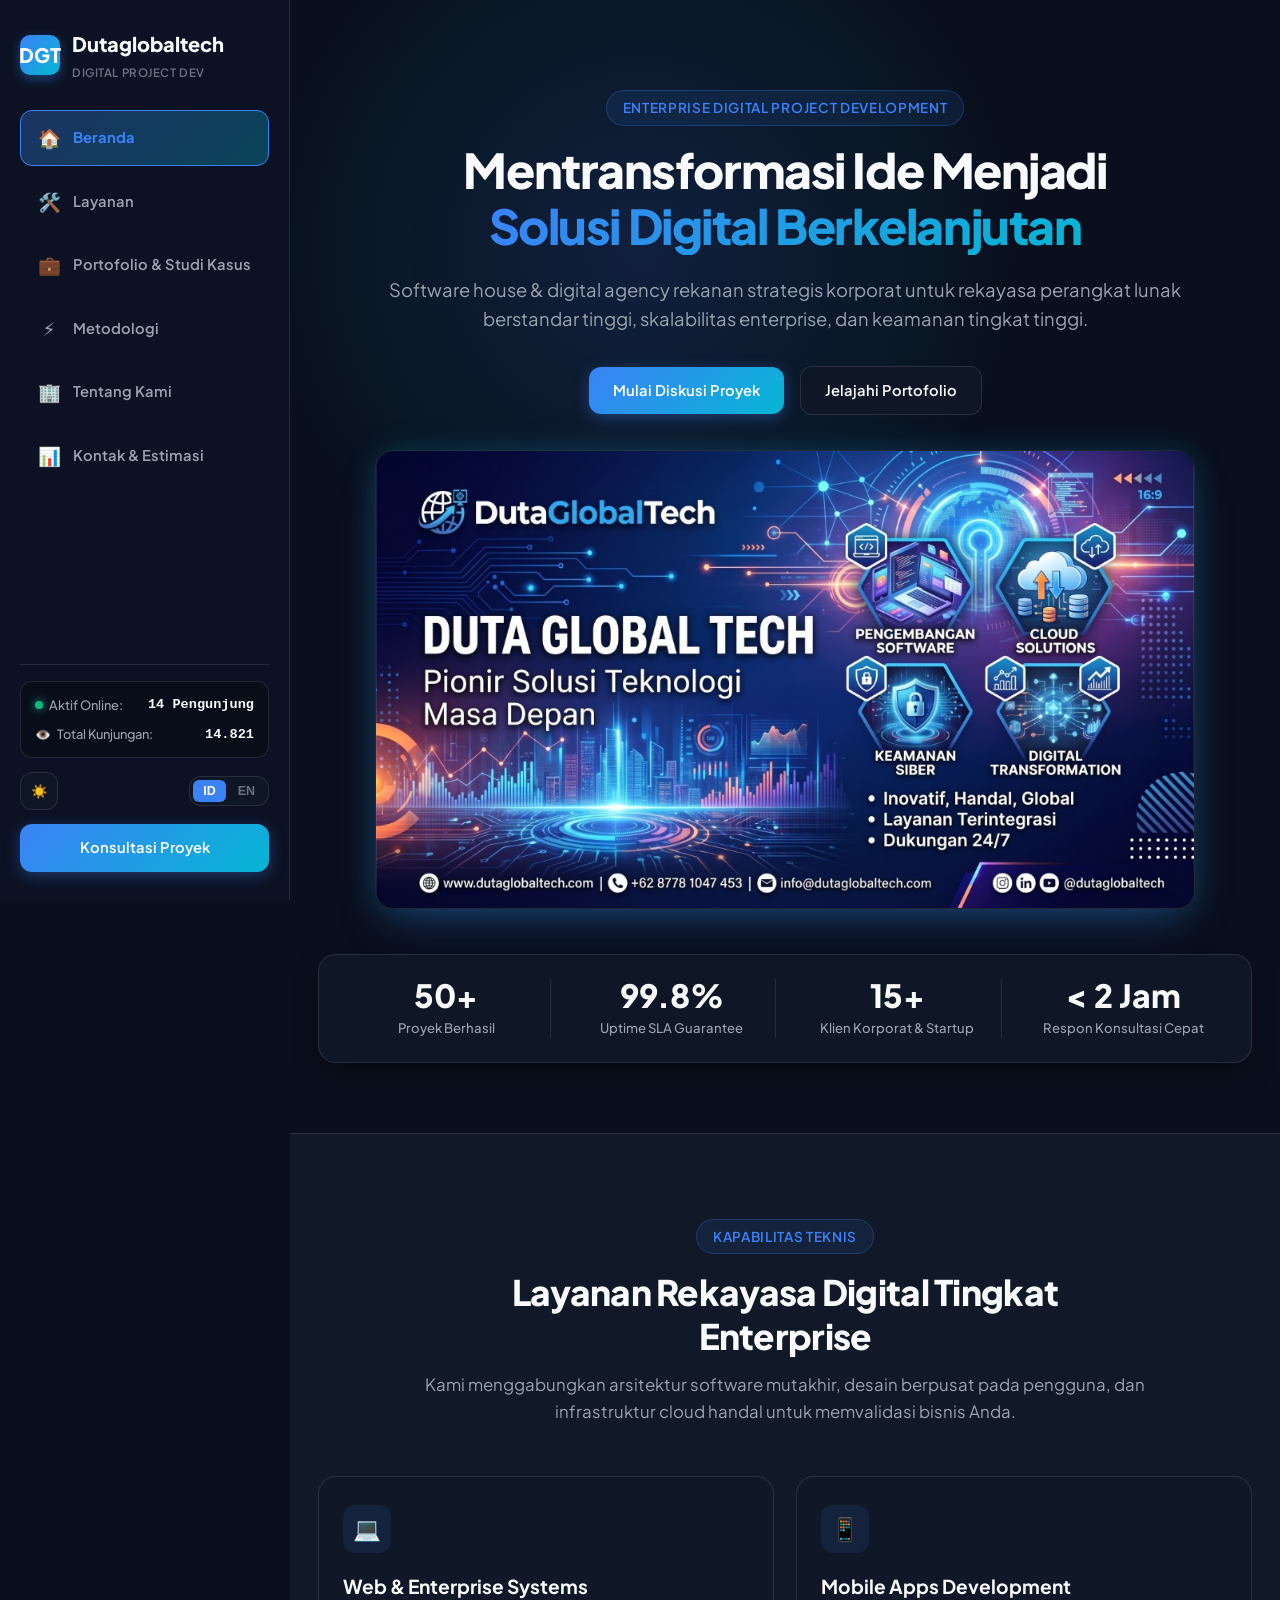
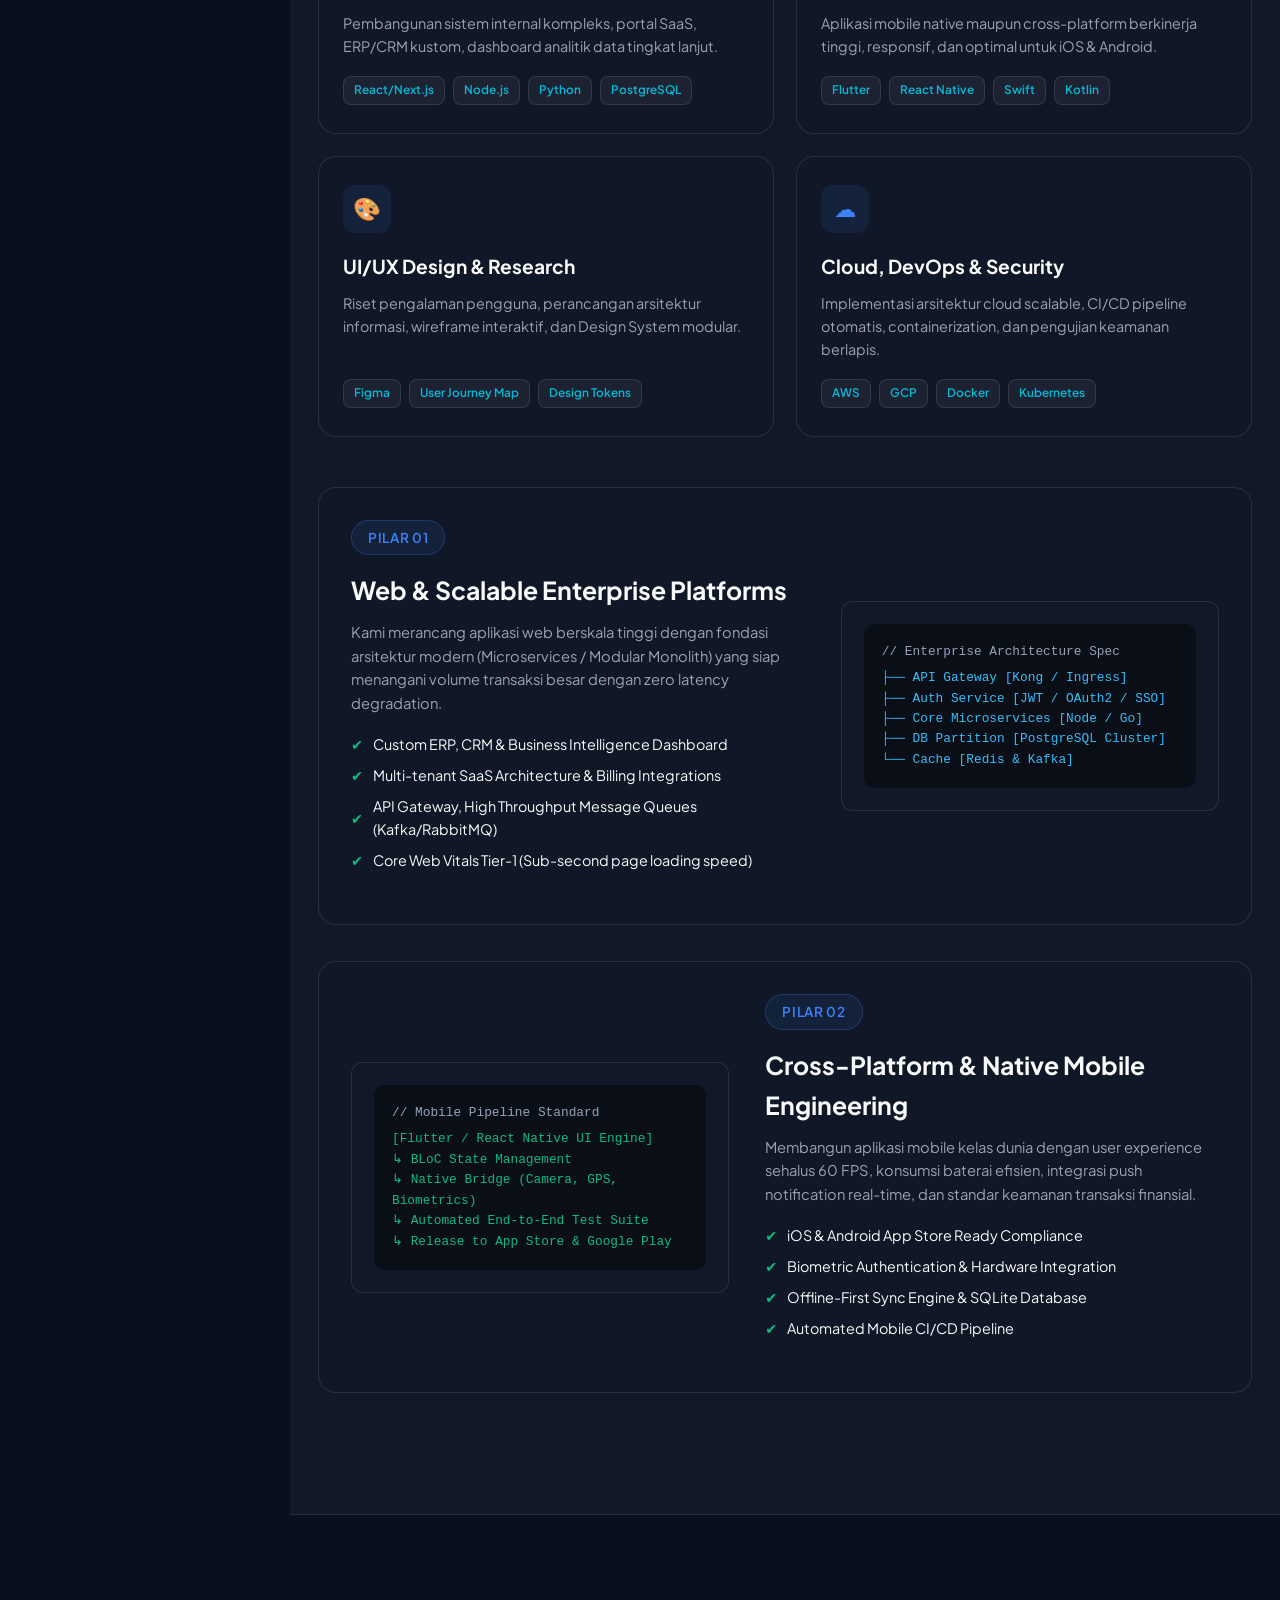
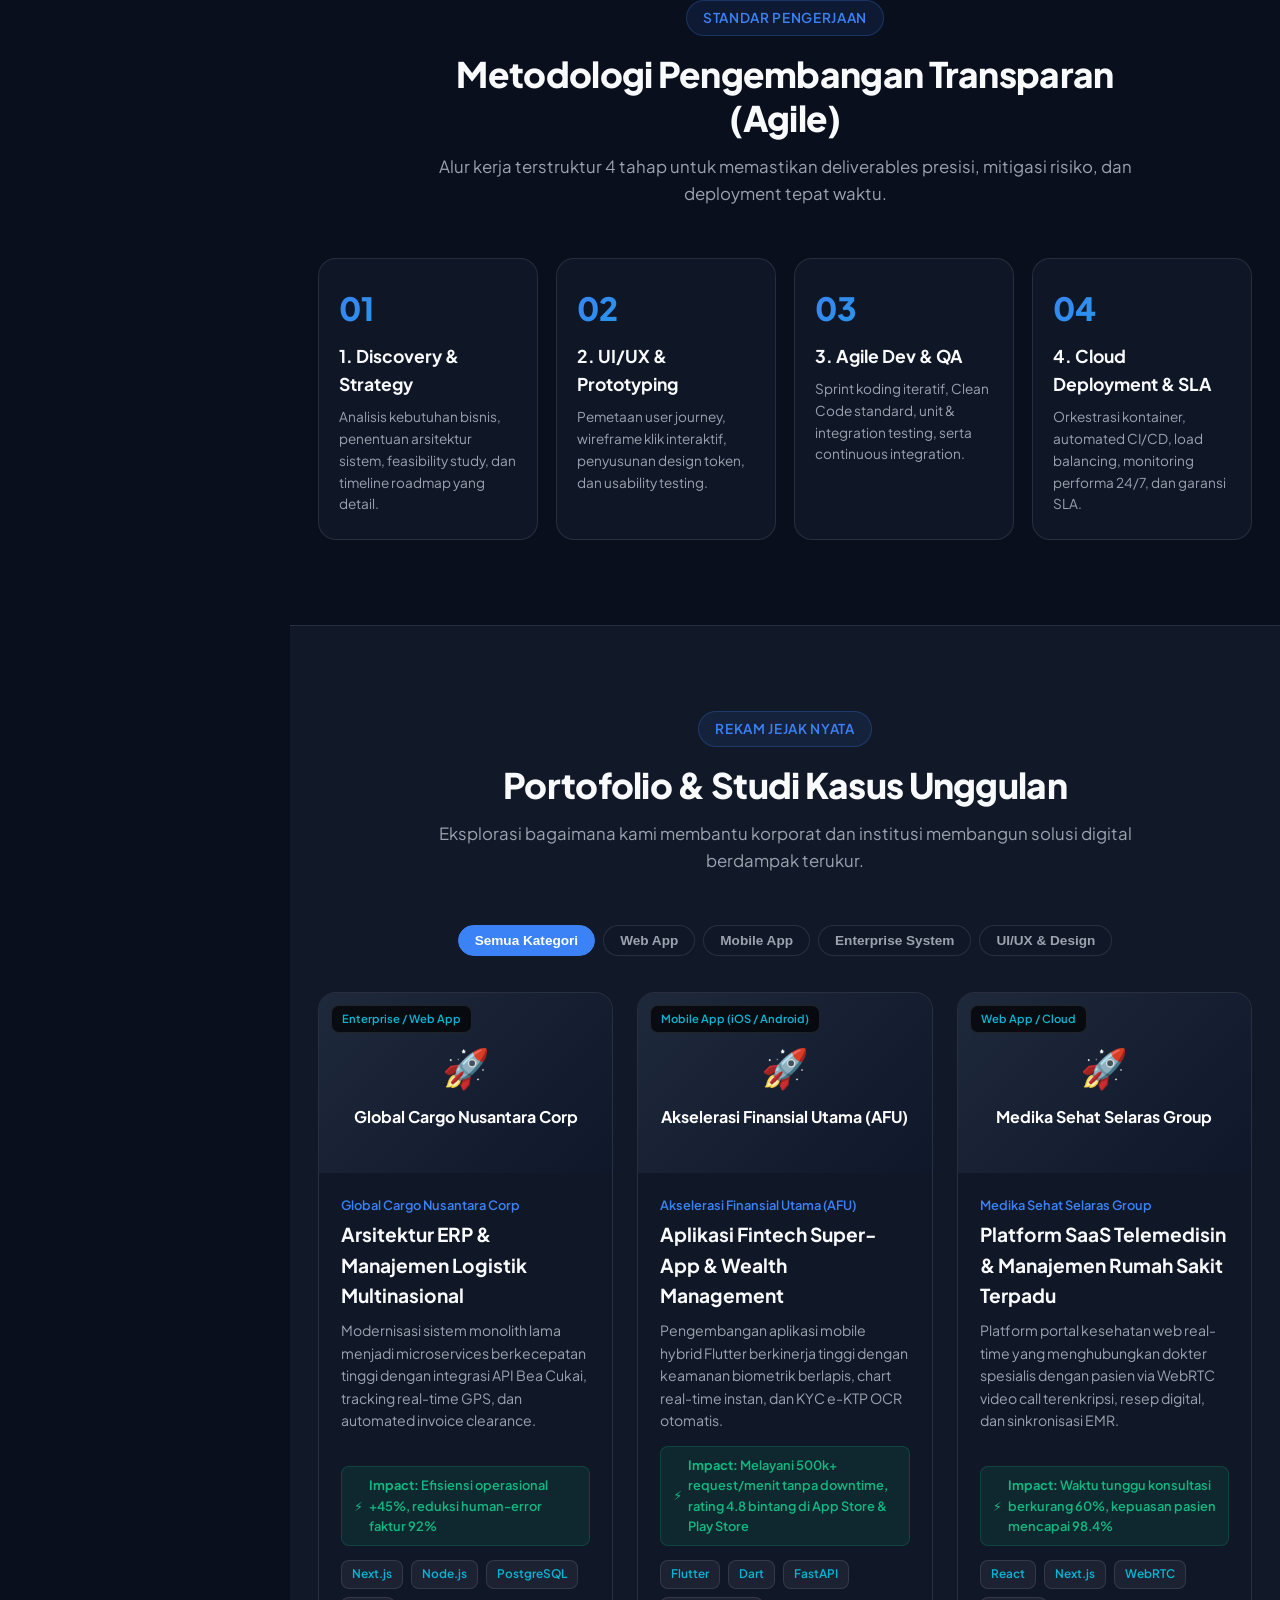
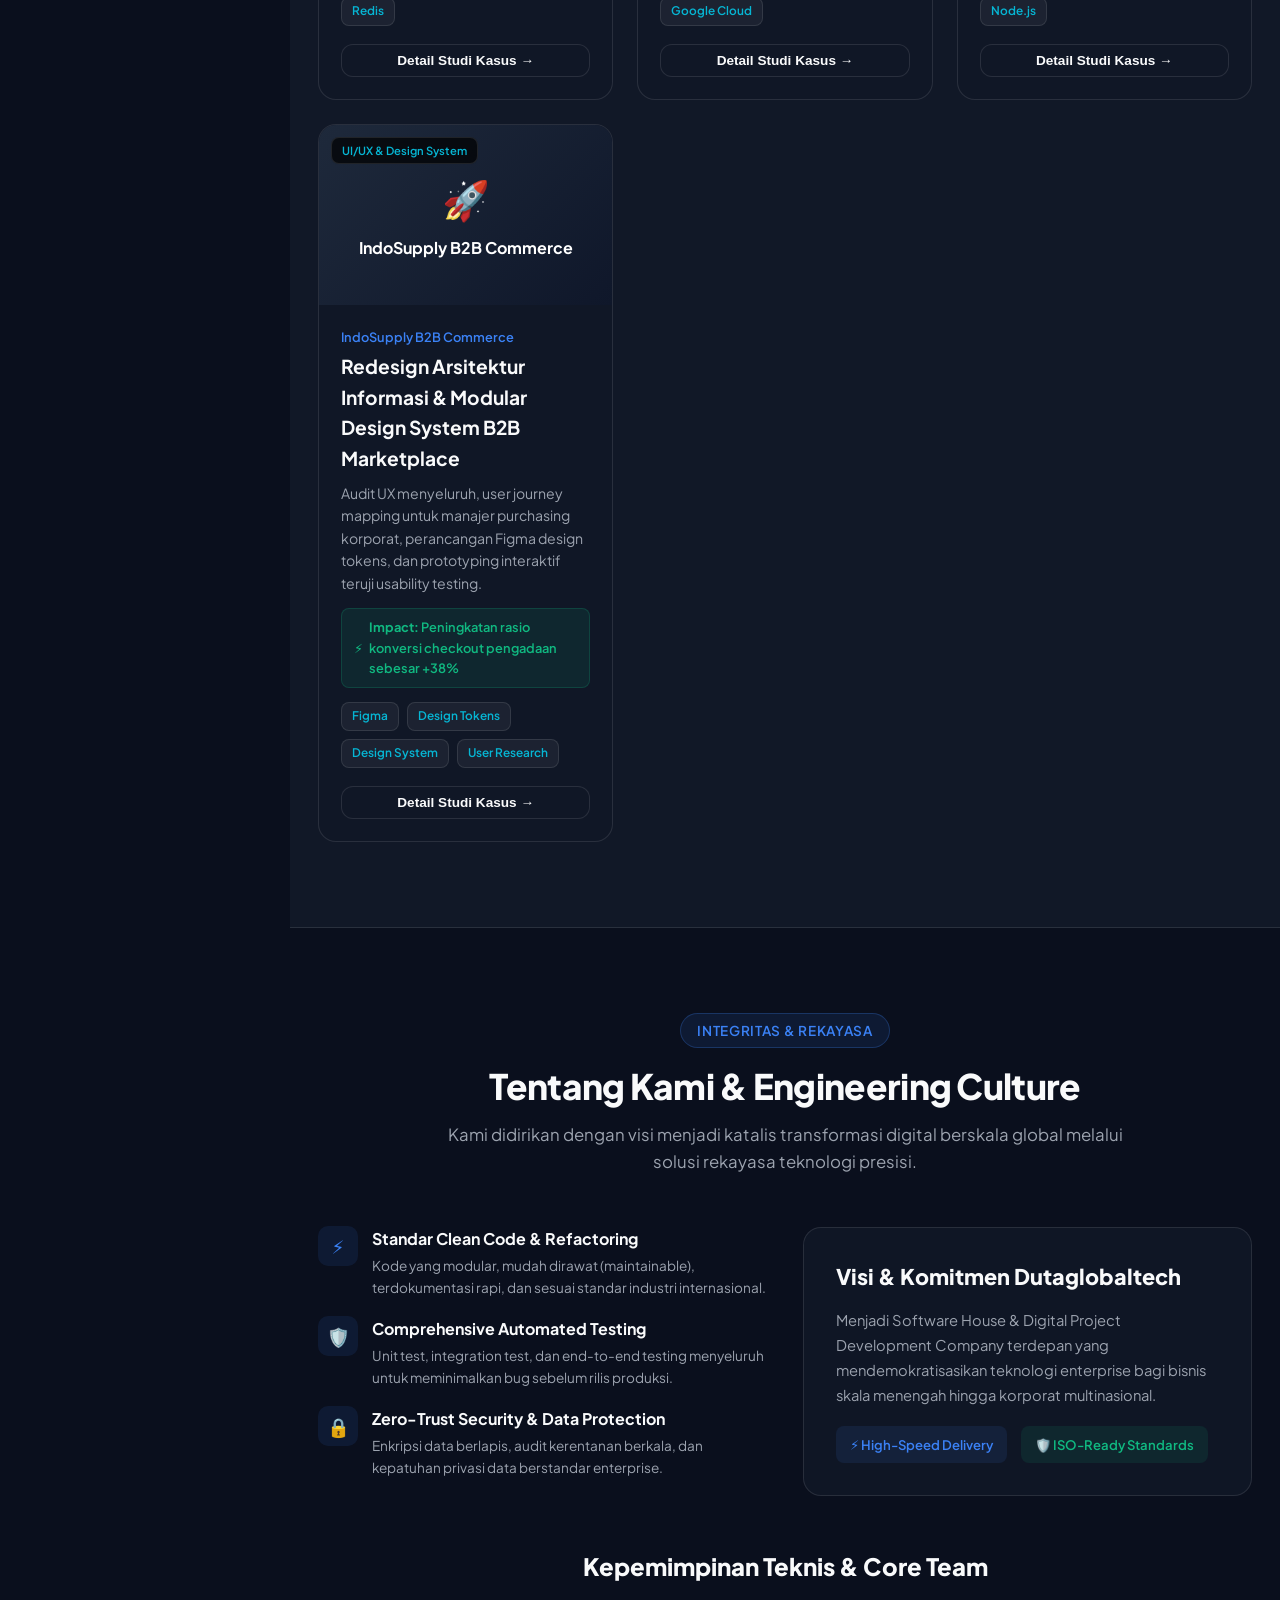
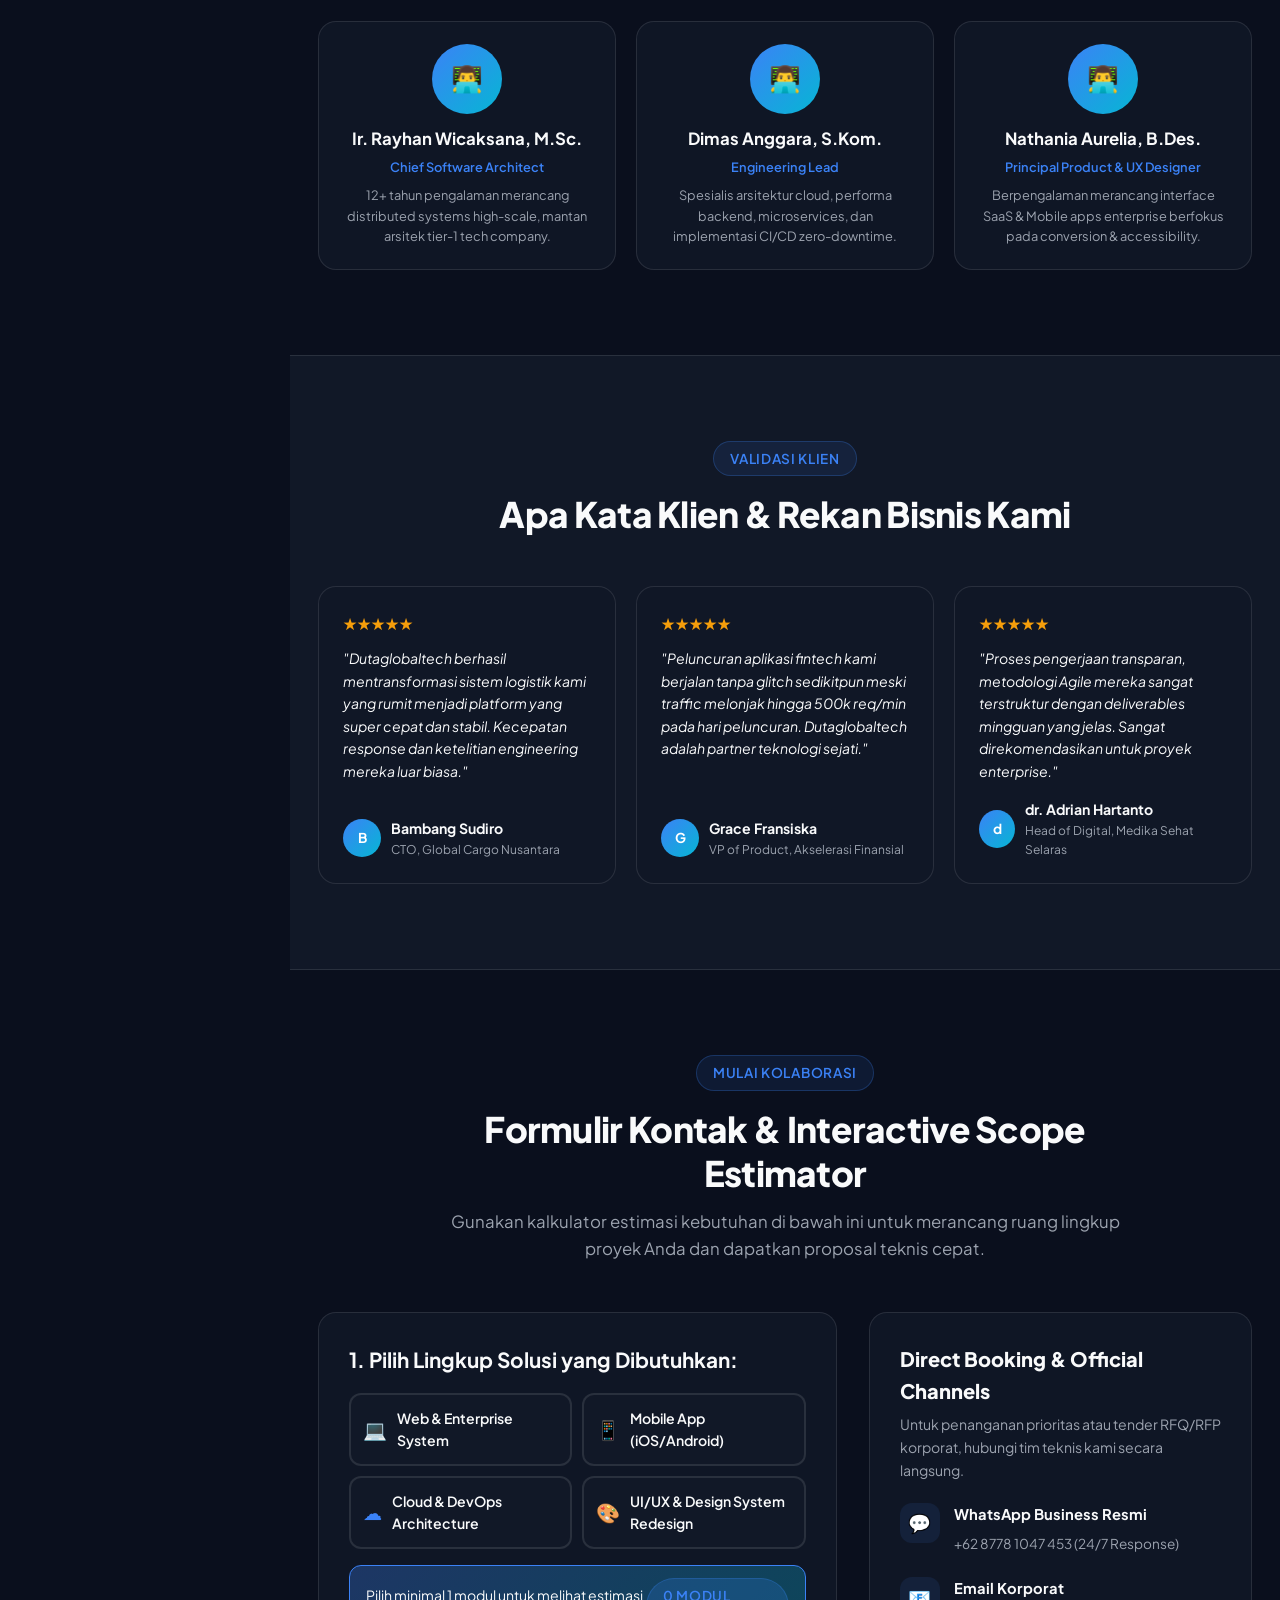
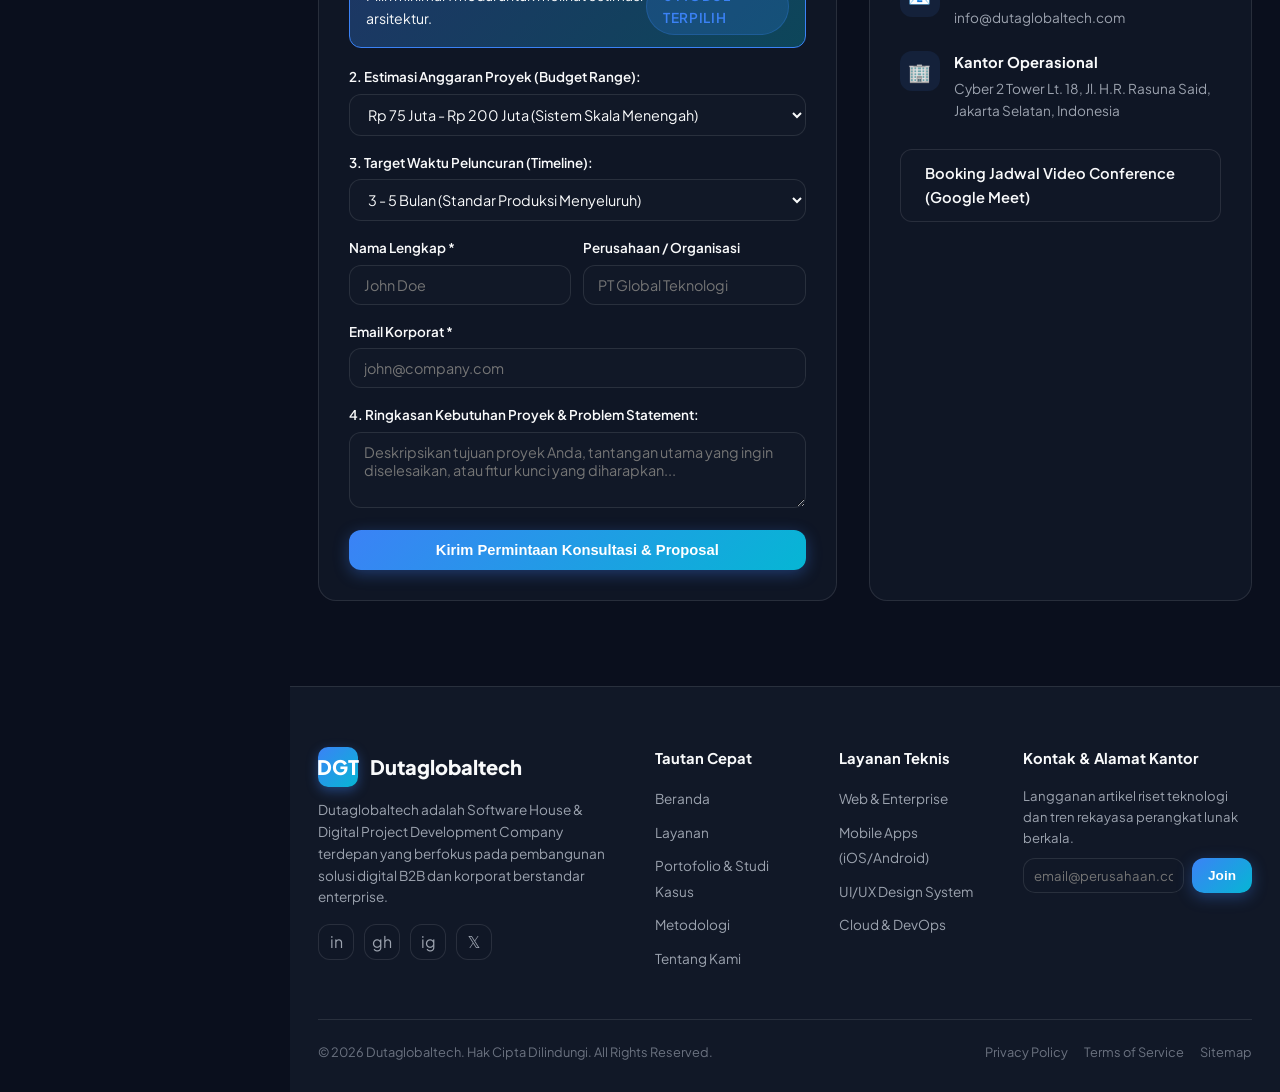
==== commit b3358a77: "feat(banner): integrate official Duta Global Tech hero banner and update official contact details" ====
--- a/dutaglobaltech.html
+++ b/dutaglobaltech.html
@@ -149,6 +149,11 @@
               <a href="#contact" class="btn btn-primary" data-i18n="hero_btn_discuss">Mulai Diskusi Proyek</a>
               <a href="#portfolio" class="btn btn-secondary" data-i18n="hero_btn_portfolio">Jelajahi Portofolio</a>
             </div>
+
+            <!-- Official Duta Global Tech Banner -->
+            <div class="hero-banner-container">
+              <img src="dutaglobaltech_banner.jpg" alt="DUTA GLOBAL TECH - Pionir Solusi Teknologi Masa Depan" class="hero-banner-img">
+            </div>
           </div>
 
           <!-- Social Proof Metrics Strip -->
@@ -541,7 +546,7 @@
                 <div class="contact-icon">💬</div>
                 <div class="contact-text">
                   <h5>WhatsApp Business Resmi</h5>
-                  <a href="https://wa.me/6281234567890?text=Halo%20Dutaglobaltech%2C%20saya%20ingin%20konsultasi%20proyek%20digital" target="_blank">+62 812-3456-7890 (24/7 Response)</a>
+                  <a href="https://wa.me/6287781047453?text=Halo%20Dutaglobaltech%2C%20saya%20ingin%20konsultasi%20proyek%20digital" target="_blank">+62 8778 1047 453 (24/7 Response)</a>
                 </div>
               </div>
 
@@ -549,7 +554,7 @@
                 <div class="contact-icon">📧</div>
                 <div class="contact-text">
                   <h5>Email Korporat</h5>
-                  <a href="mailto:contact@dutaglobaltech.com">contact@dutaglobaltech.com</a>
+                  <a href="mailto:info@dutaglobaltech.com">info@dutaglobaltech.com</a>
                 </div>
               </div>
 
--- a/dutaglobaltech_style.css
+++ b/dutaglobaltech_style.css
@@ -504,8 +504,35 @@
   align-items: center;
   justify-content: center;
   gap: 16px;
-  margin-bottom: 45px;
+  margin-bottom: 35px;
   flex-wrap: wrap;
+}
+
+/* Official Hero Banner Showcase */
+.hero-banner-container {
+  width: 100%;
+  max-width: 1000px;
+  margin: 0 auto 45px;
+  position: relative;
+  border-radius: var(--radius-lg);
+  overflow: hidden;
+  border: 1px solid var(--border-color);
+  box-shadow: 0 20px 50px -15px rgba(59, 130, 246, 0.35), 0 0 30px rgba(6, 182, 212, 0.2);
+  transition: transform var(--transition-normal), box-shadow var(--transition-normal);
+}
+
+.hero-banner-container:hover {
+  transform: translateY(-4px) scale(1.005);
+  box-shadow: 0 25px 60px -10px rgba(59, 130, 246, 0.5), 0 0 40px rgba(6, 182, 212, 0.3);
+  border-color: var(--accent-primary);
+}
+
+.hero-banner-img {
+  width: 100%;
+  height: auto;
+  display: block;
+  object-fit: cover;
+  border-radius: var(--radius-lg);
 }
 
 .metrics-strip {
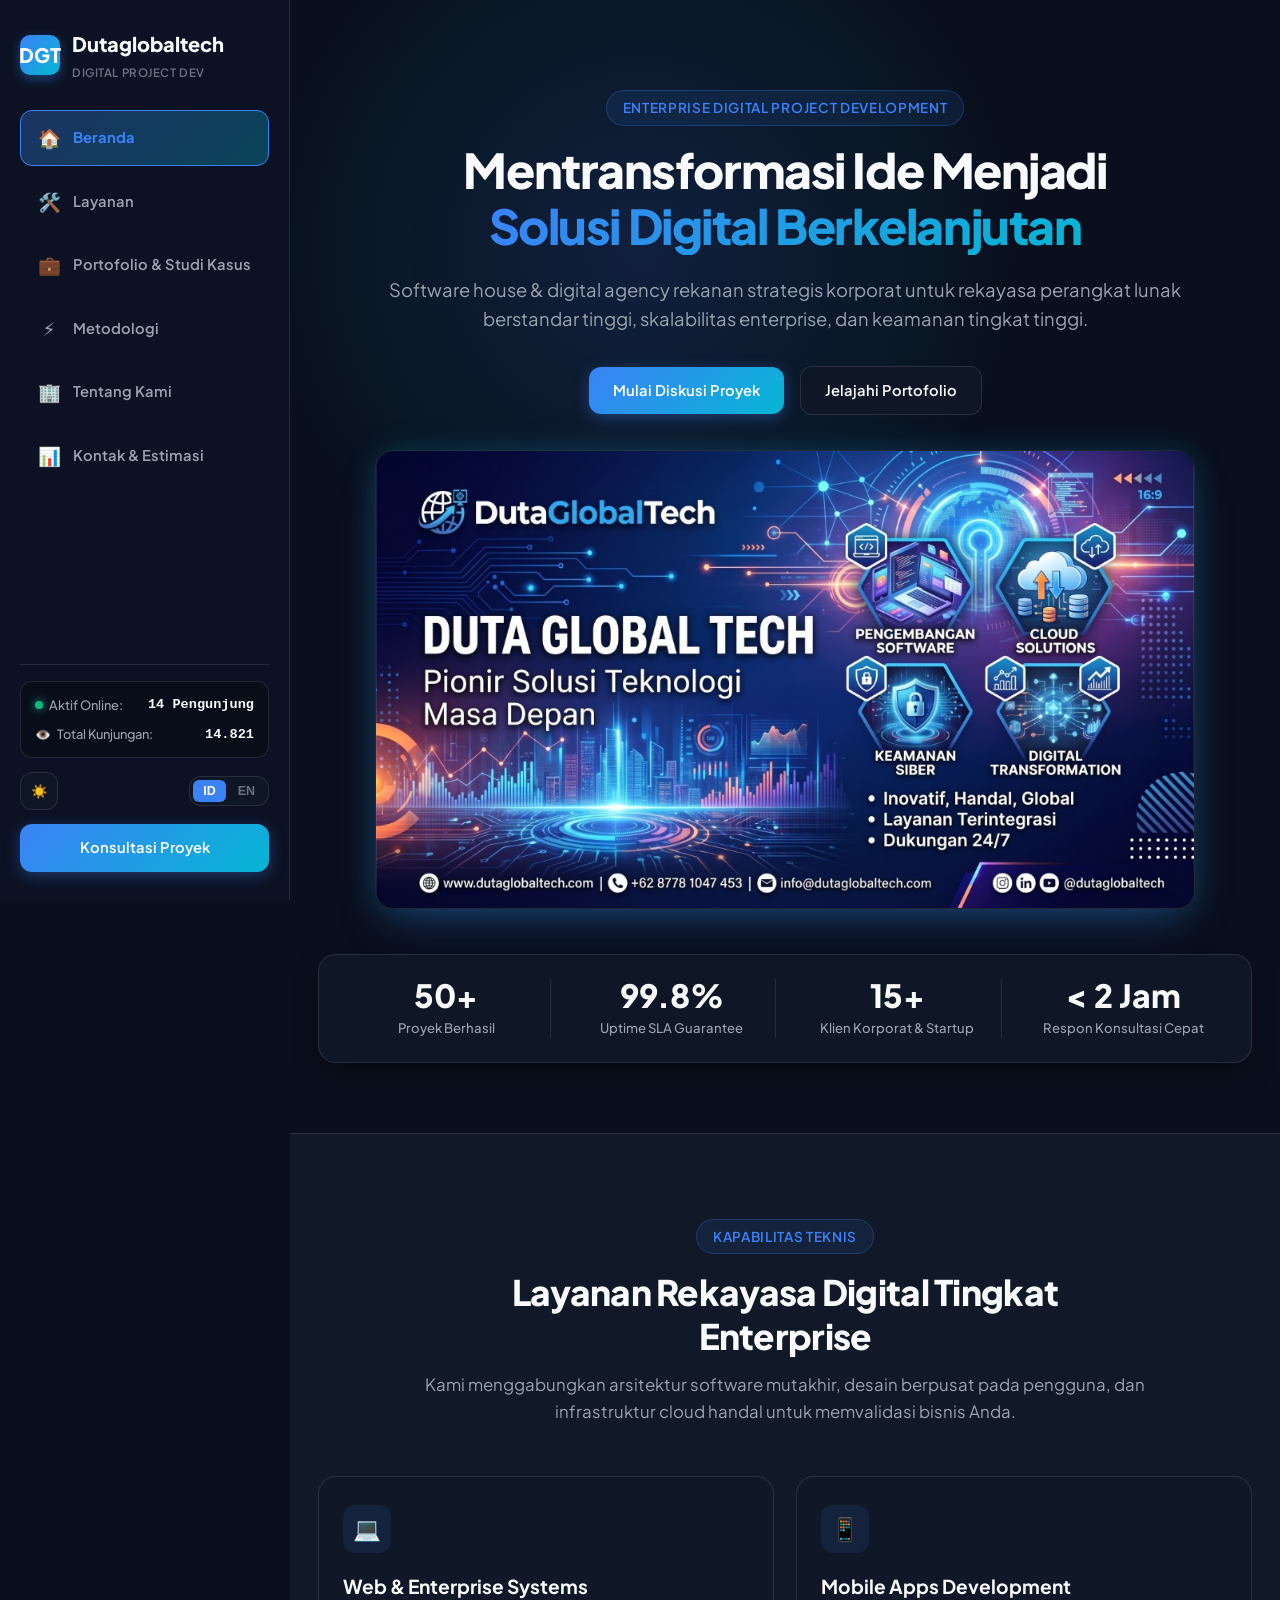
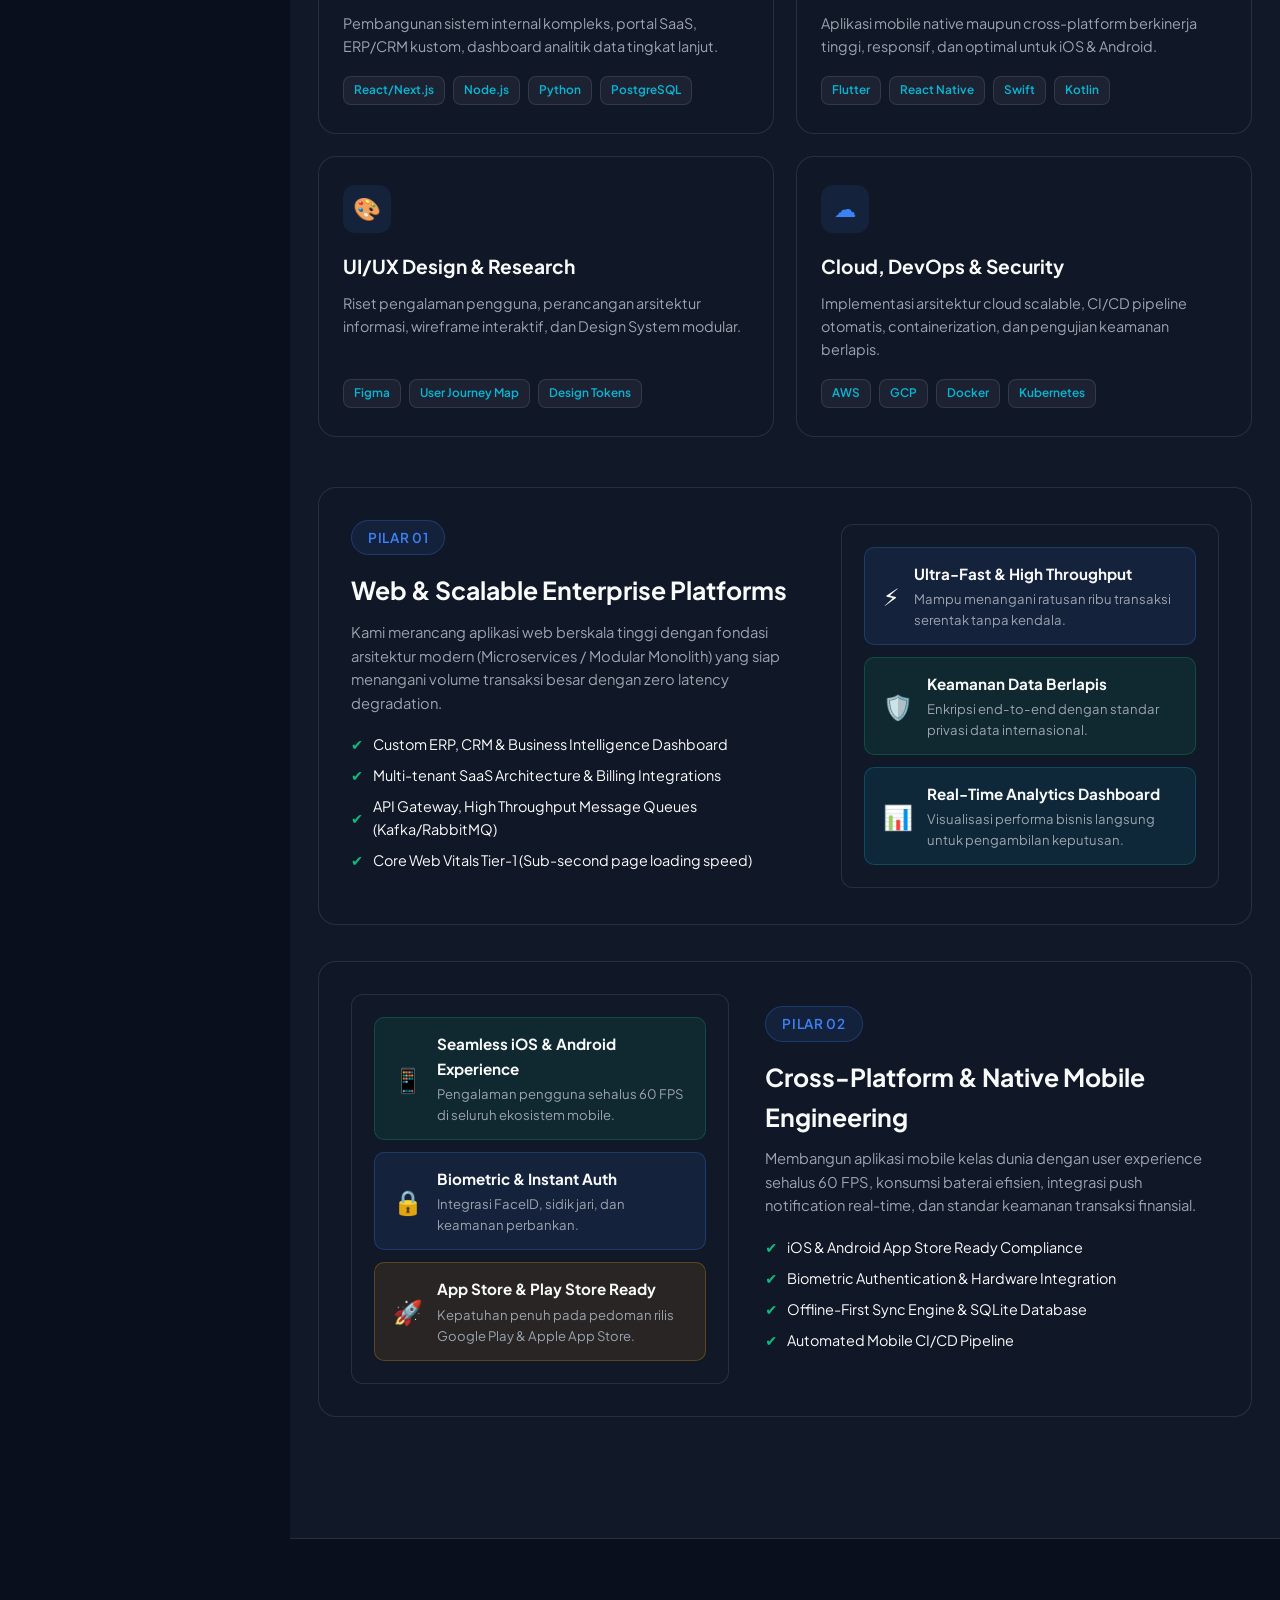
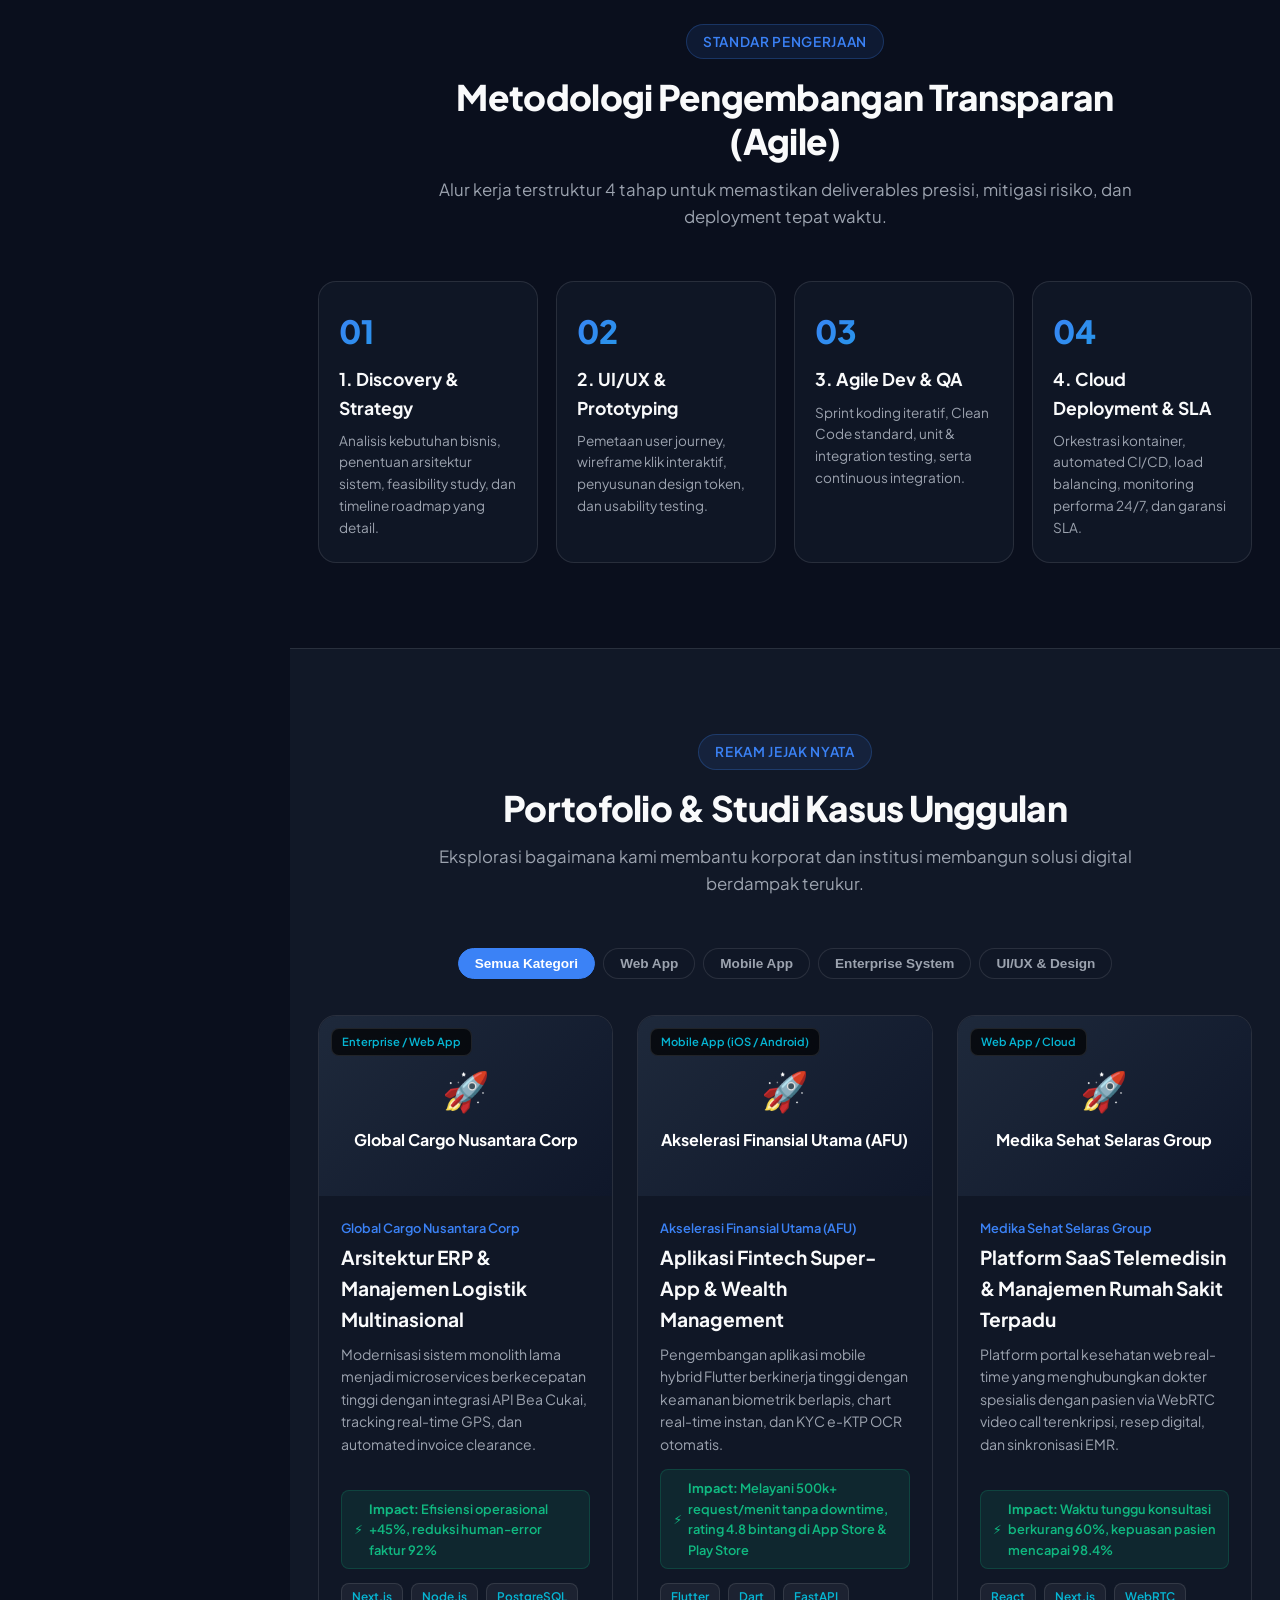
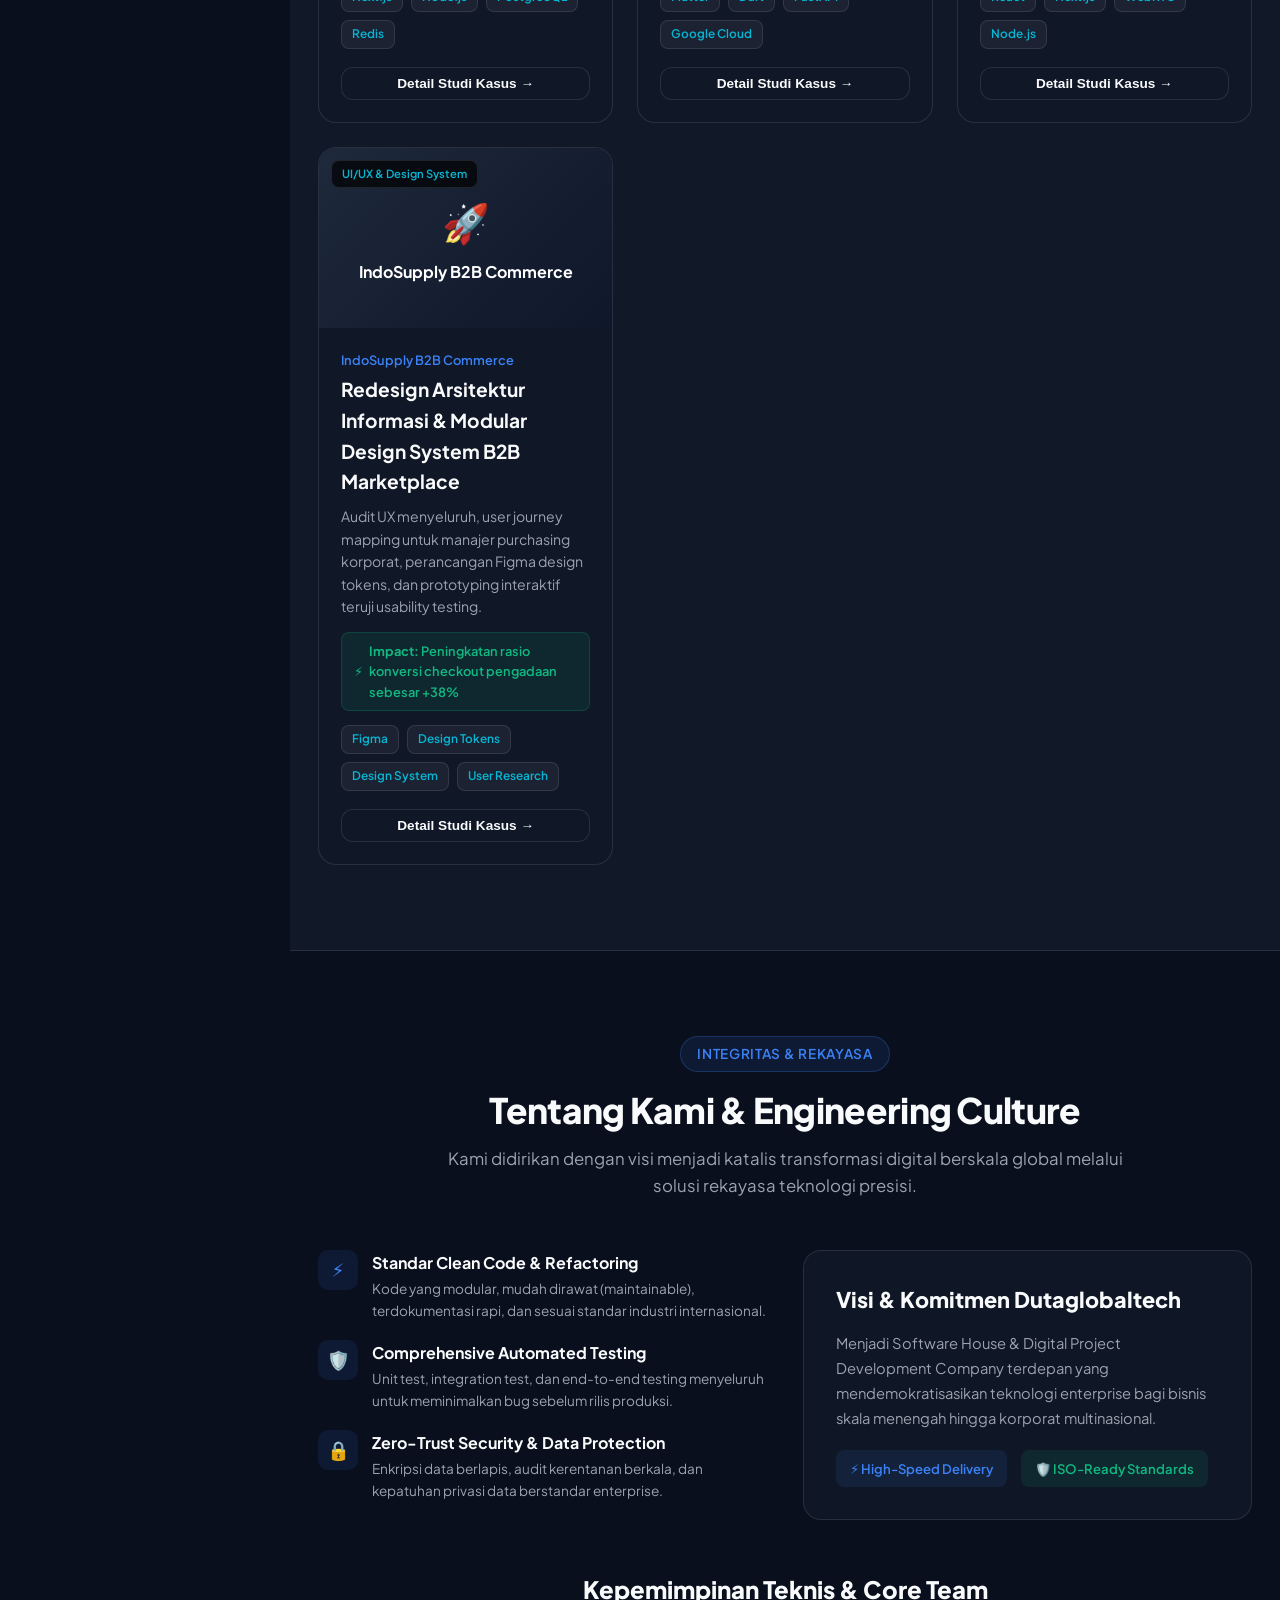
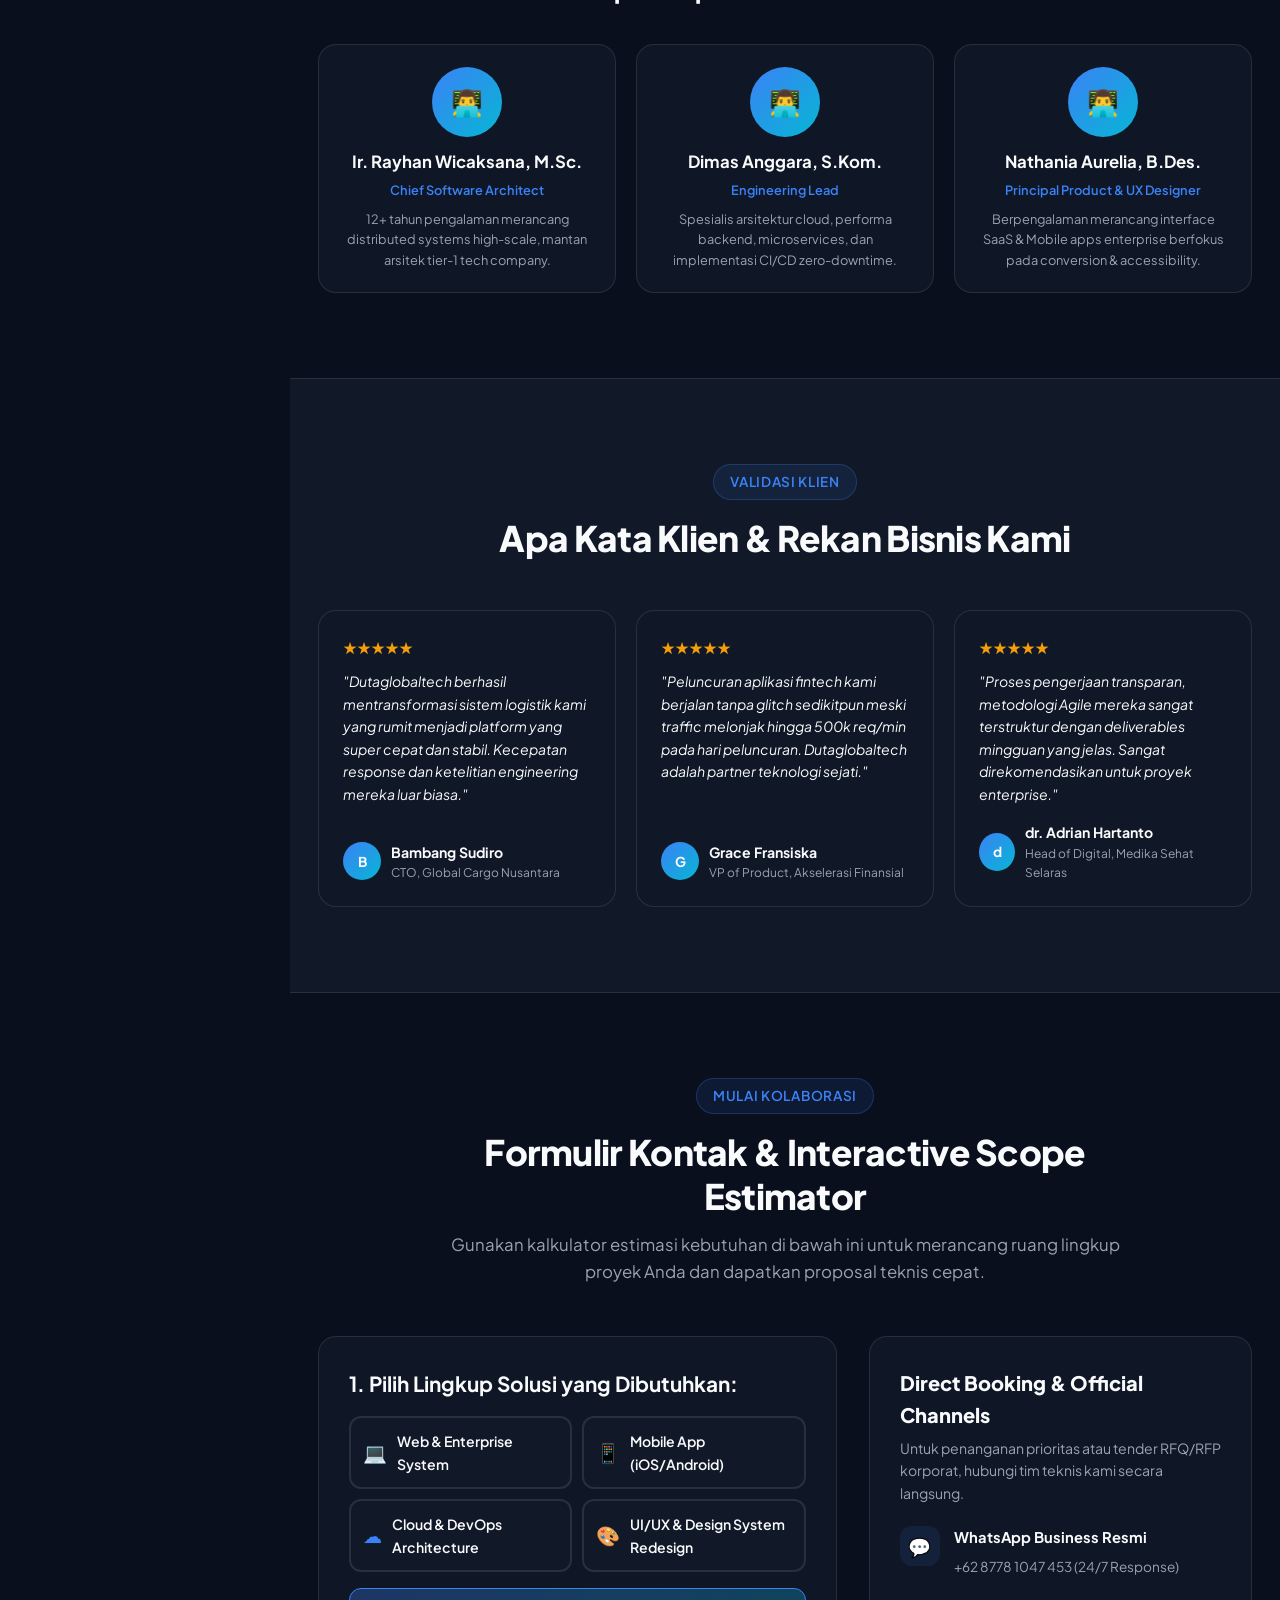
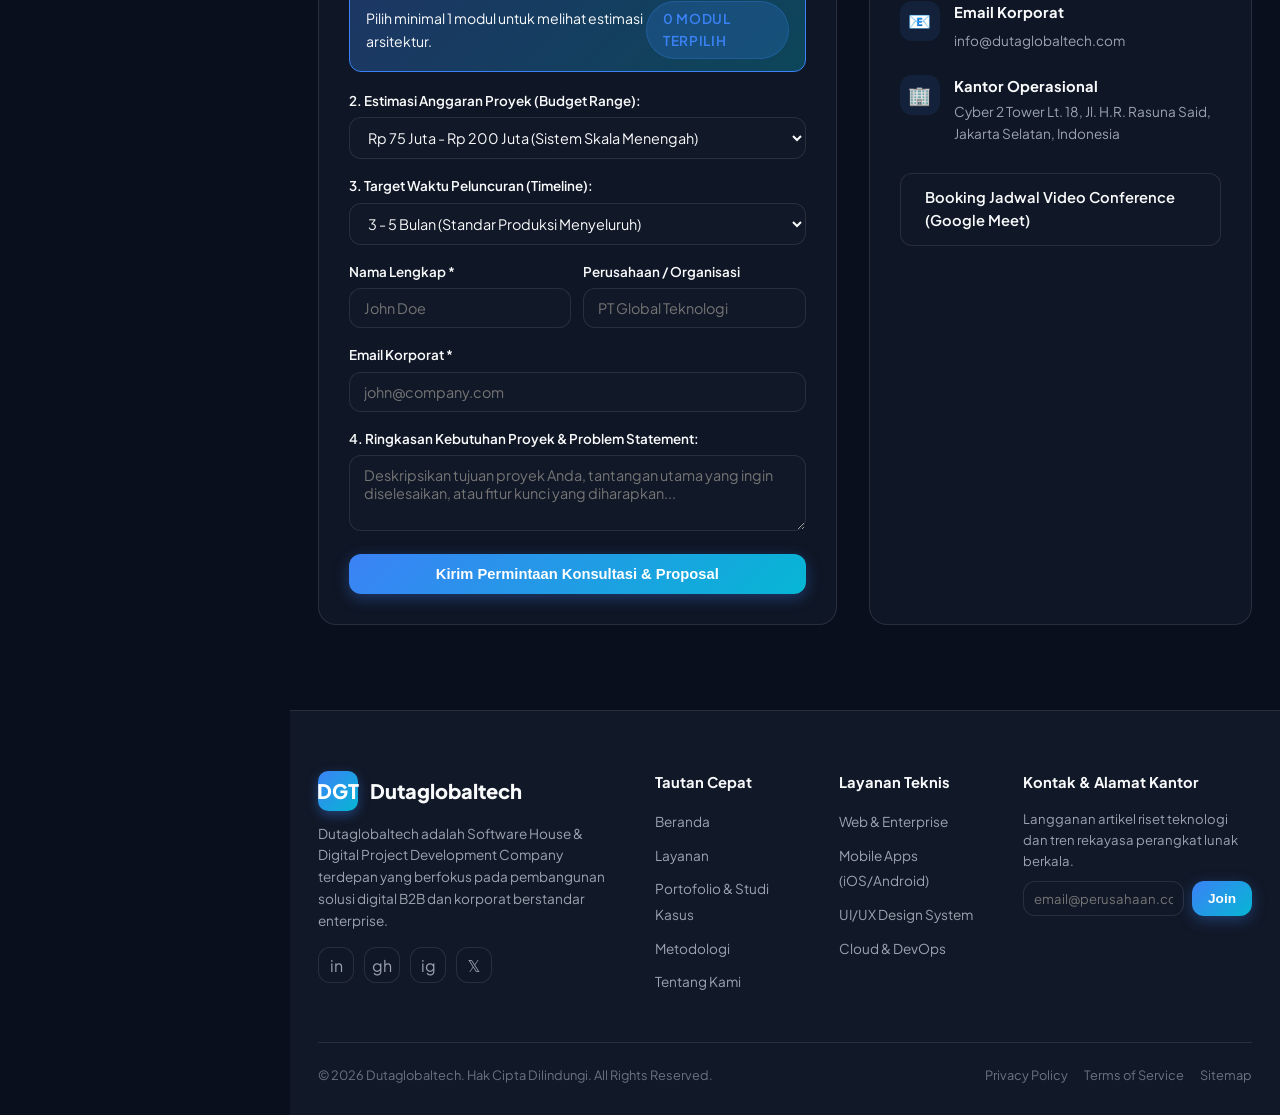
==== commit c2a2d570: "refactor(services): replace terminal coding syntax snippets with clean visual value proposition card" ====
--- a/dutaglobaltech.html
+++ b/dutaglobaltech.html
@@ -253,13 +253,28 @@
               </ul>
             </div>
             <div class="service-detail-visual">
-              <div style="background: rgba(0,0,0,0.4); border-radius: 10px; padding: 18px; font-family: monospace; font-size: 0.8rem; color: #38bdf8;">
-                <p style="color: #94a3b8; margin-bottom: 6px;">// Enterprise Architecture Spec</p>
-                <p>├── API Gateway [Kong / Ingress]</p>
-                <p>├── Auth Service [JWT / OAuth2 / SSO]</p>
-                <p>├── Core Microservices [Node / Go]</p>
-                <p>├── DB Partition [PostgreSQL Cluster]</p>
-                <p>└── Cache [Redis & Kafka]</p>
+              <div style="display: flex; flex-direction: column; gap: 12px;">
+                <div style="background: rgba(59, 130, 246, 0.1); border: 1px solid rgba(59, 130, 246, 0.25); border-radius: 10px; padding: 14px 18px; display: flex; align-items: center; gap: 14px;">
+                  <span style="font-size: 1.5rem;">⚡</span>
+                  <div>
+                    <h5 style="font-size: 0.95rem; font-weight: 700; margin-bottom: 2px;">Ultra-Fast & High Throughput</h5>
+                    <p style="font-size: 0.82rem; color: var(--text-secondary); margin: 0;">Mampu menangani ratusan ribu transaksi serentak tanpa kendala.</p>
+                  </div>
+                </div>
+                <div style="background: rgba(16, 185, 129, 0.1); border: 1px solid rgba(16, 185, 129, 0.25); border-radius: 10px; padding: 14px 18px; display: flex; align-items: center; gap: 14px;">
+                  <span style="font-size: 1.5rem;">🛡️</span>
+                  <div>
+                    <h5 style="font-size: 0.95rem; font-weight: 700; margin-bottom: 2px;">Keamanan Data Berlapis</h5>
+                    <p style="font-size: 0.82rem; color: var(--text-secondary); margin: 0;">Enkripsi end-to-end dengan standar privasi data internasional.</p>
+                  </div>
+                </div>
+                <div style="background: rgba(6, 182, 212, 0.1); border: 1px solid rgba(6, 182, 212, 0.25); border-radius: 10px; padding: 14px 18px; display: flex; align-items: center; gap: 14px;">
+                  <span style="font-size: 1.5rem;">📊</span>
+                  <div>
+                    <h5 style="font-size: 0.95rem; font-weight: 700; margin-bottom: 2px;">Real-Time Analytics Dashboard</h5>
+                    <p style="font-size: 0.82rem; color: var(--text-secondary); margin: 0;">Visualisasi performa bisnis langsung untuk pengambilan keputusan.</p>
+                  </div>
+                </div>
               </div>
             </div>
           </div>
@@ -277,13 +292,28 @@
               </ul>
             </div>
             <div class="service-detail-visual">
-              <div style="background: rgba(0,0,0,0.4); border-radius: 10px; padding: 18px; font-family: monospace; font-size: 0.8rem; color: #10b981;">
-                <p style="color: #94a3b8; margin-bottom: 6px;">// Mobile Pipeline Standard</p>
-                <p>[Flutter / React Native UI Engine]</p>
-                <p>  ↳ BLoC State Management</p>
-                <p>  ↳ Native Bridge (Camera, GPS, Biometrics)</p>
-                <p>  ↳ Automated End-to-End Test Suite</p>
-                <p>  ↳ Release to App Store & Google Play</p>
+              <div style="display: flex; flex-direction: column; gap: 12px;">
+                <div style="background: rgba(16, 185, 129, 0.1); border: 1px solid rgba(16, 185, 129, 0.25); border-radius: 10px; padding: 14px 18px; display: flex; align-items: center; gap: 14px;">
+                  <span style="font-size: 1.5rem;">📱</span>
+                  <div>
+                    <h5 style="font-size: 0.95rem; font-weight: 700; margin-bottom: 2px;">Seamless iOS & Android Experience</h5>
+                    <p style="font-size: 0.82rem; color: var(--text-secondary); margin: 0;">Pengalaman pengguna sehalus 60 FPS di seluruh ekosistem mobile.</p>
+                  </div>
+                </div>
+                <div style="background: rgba(59, 130, 246, 0.1); border: 1px solid rgba(59, 130, 246, 0.25); border-radius: 10px; padding: 14px 18px; display: flex; align-items: center; gap: 14px;">
+                  <span style="font-size: 1.5rem;">🔒</span>
+                  <div>
+                    <h5 style="font-size: 0.95rem; font-weight: 700; margin-bottom: 2px;">Biometric & Instant Auth</h5>
+                    <p style="font-size: 0.82rem; color: var(--text-secondary); margin: 0;">Integrasi FaceID, sidik jari, dan keamanan perbankan.</p>
+                  </div>
+                </div>
+                <div style="background: rgba(245, 158, 11, 0.1); border: 1px solid rgba(245, 158, 11, 0.25); border-radius: 10px; padding: 14px 18px; display: flex; align-items: center; gap: 14px;">
+                  <span style="font-size: 1.5rem;">🚀</span>
+                  <div>
+                    <h5 style="font-size: 0.95rem; font-weight: 700; margin-bottom: 2px;">App Store & Play Store Ready</h5>
+                    <p style="font-size: 0.82rem; color: var(--text-secondary); margin: 0;">Kepatuhan penuh pada pedoman rilis Google Play & Apple App Store.</p>
+                  </div>
+                </div>
               </div>
             </div>
           </div>
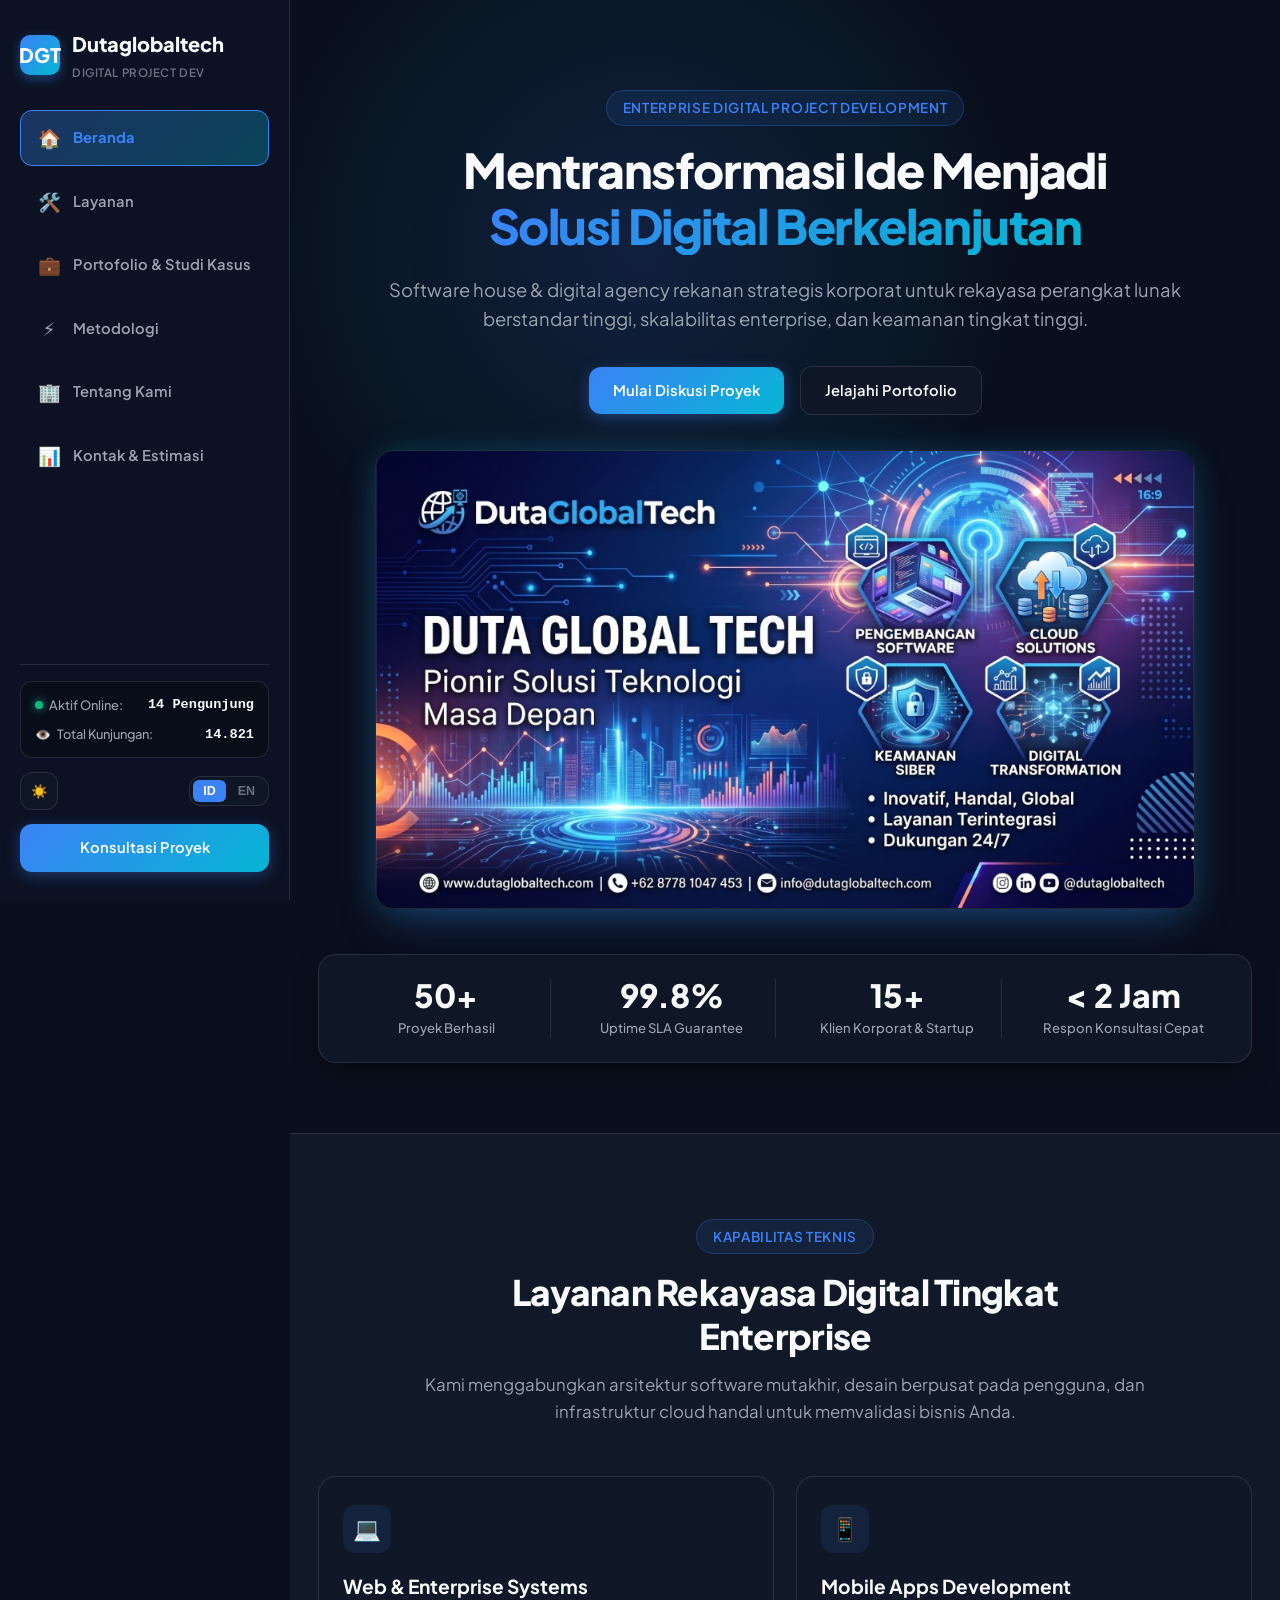
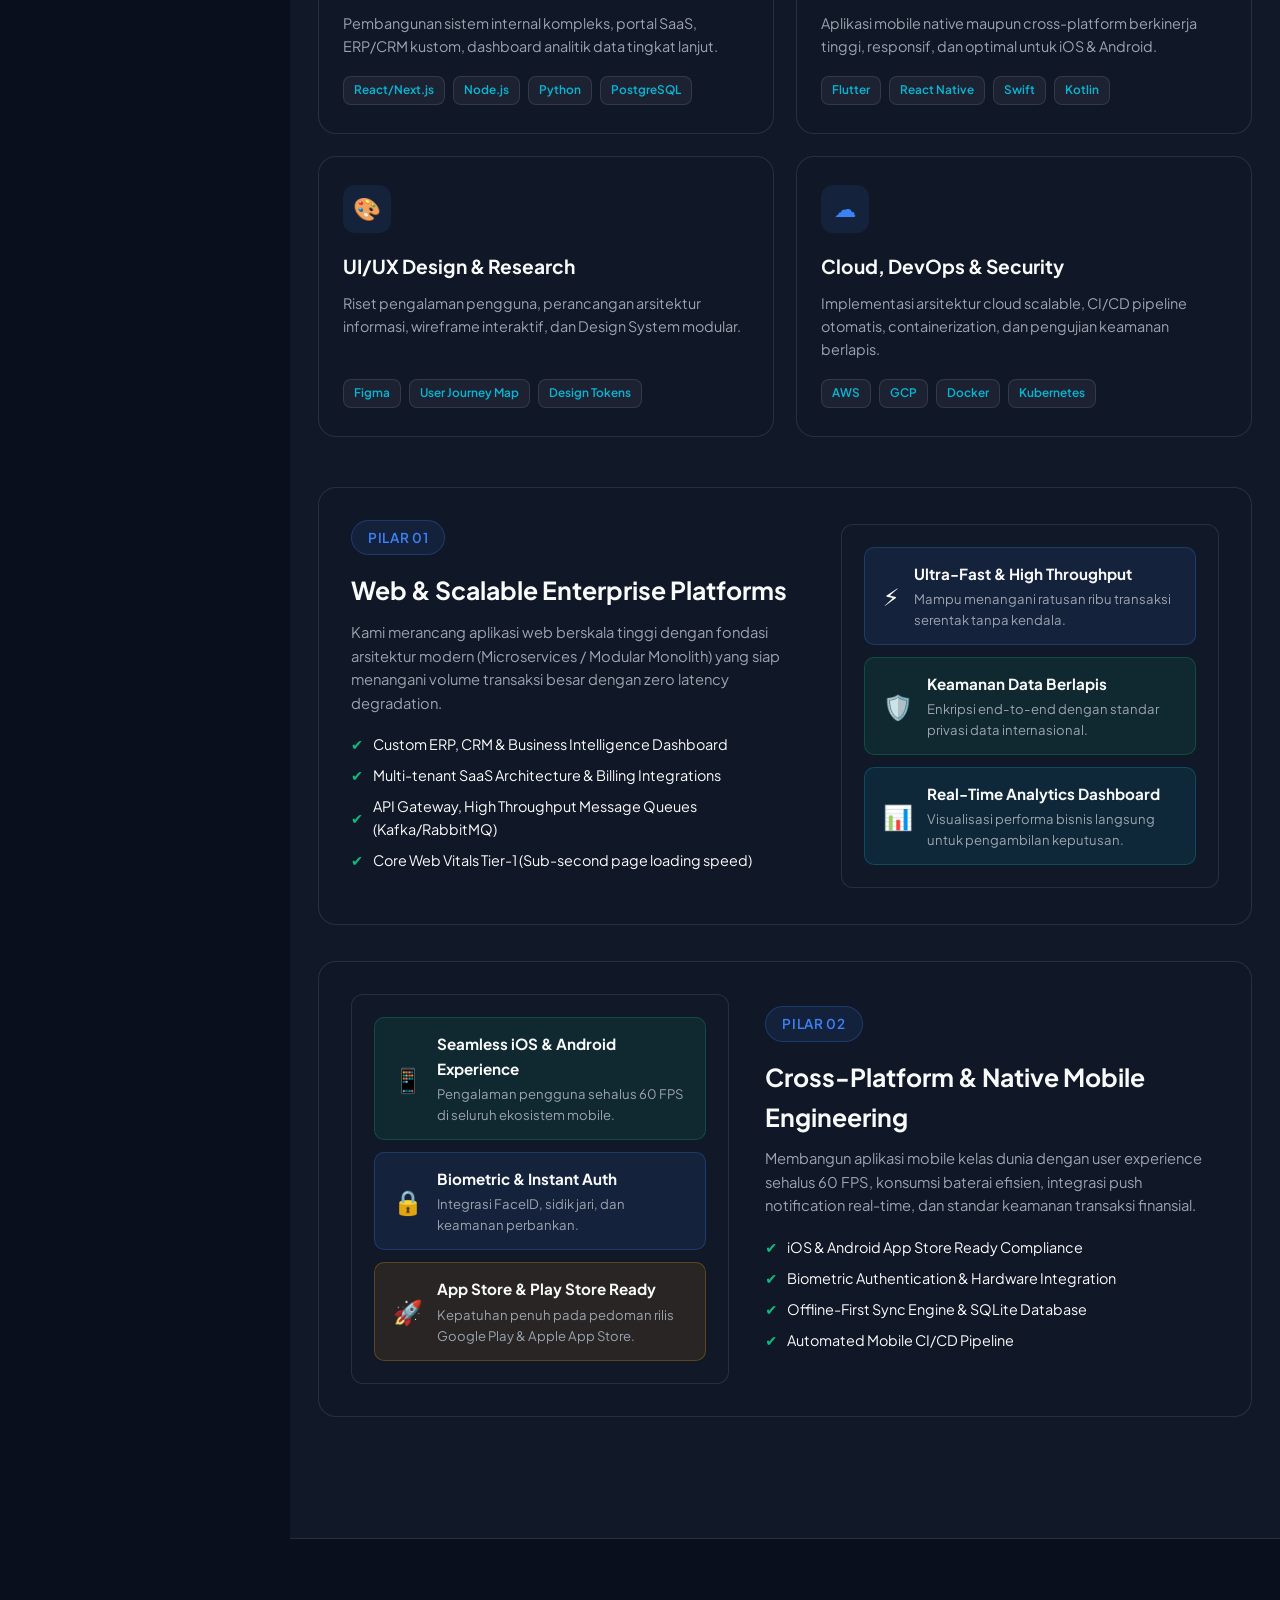
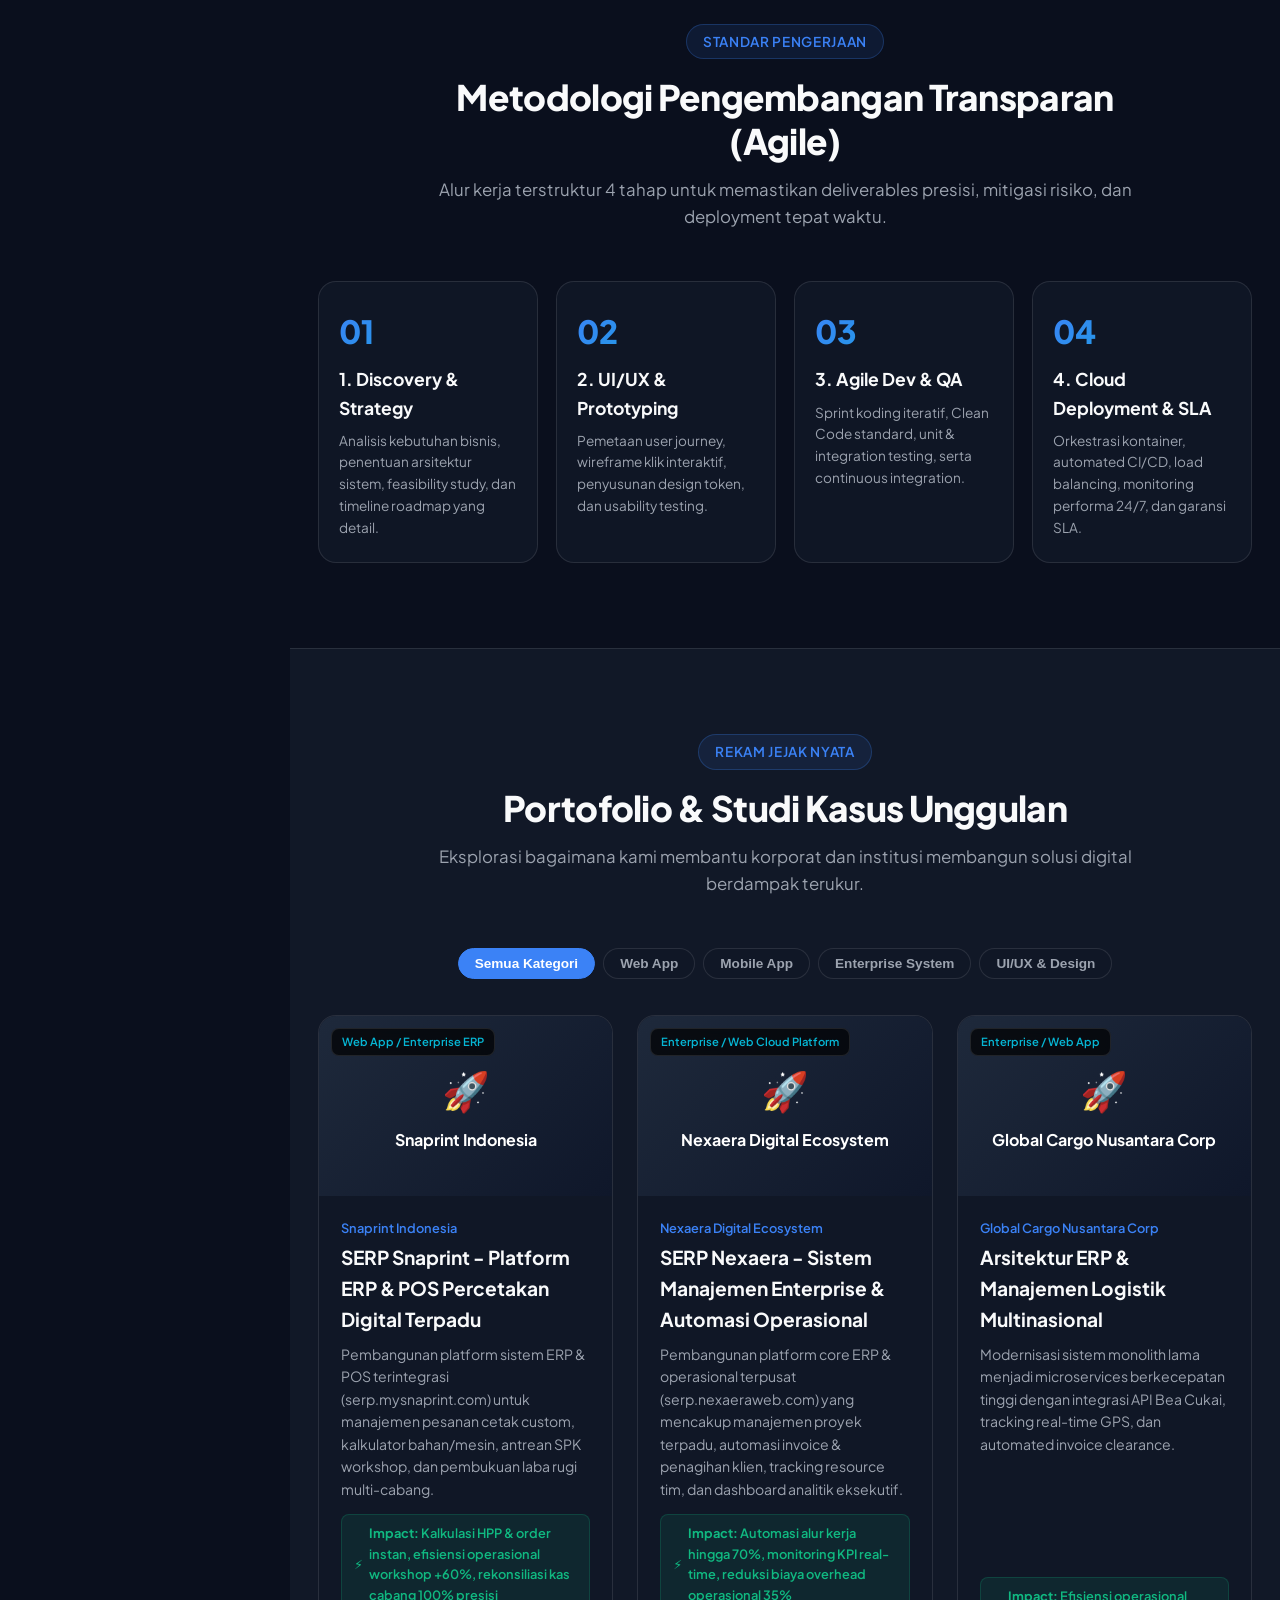
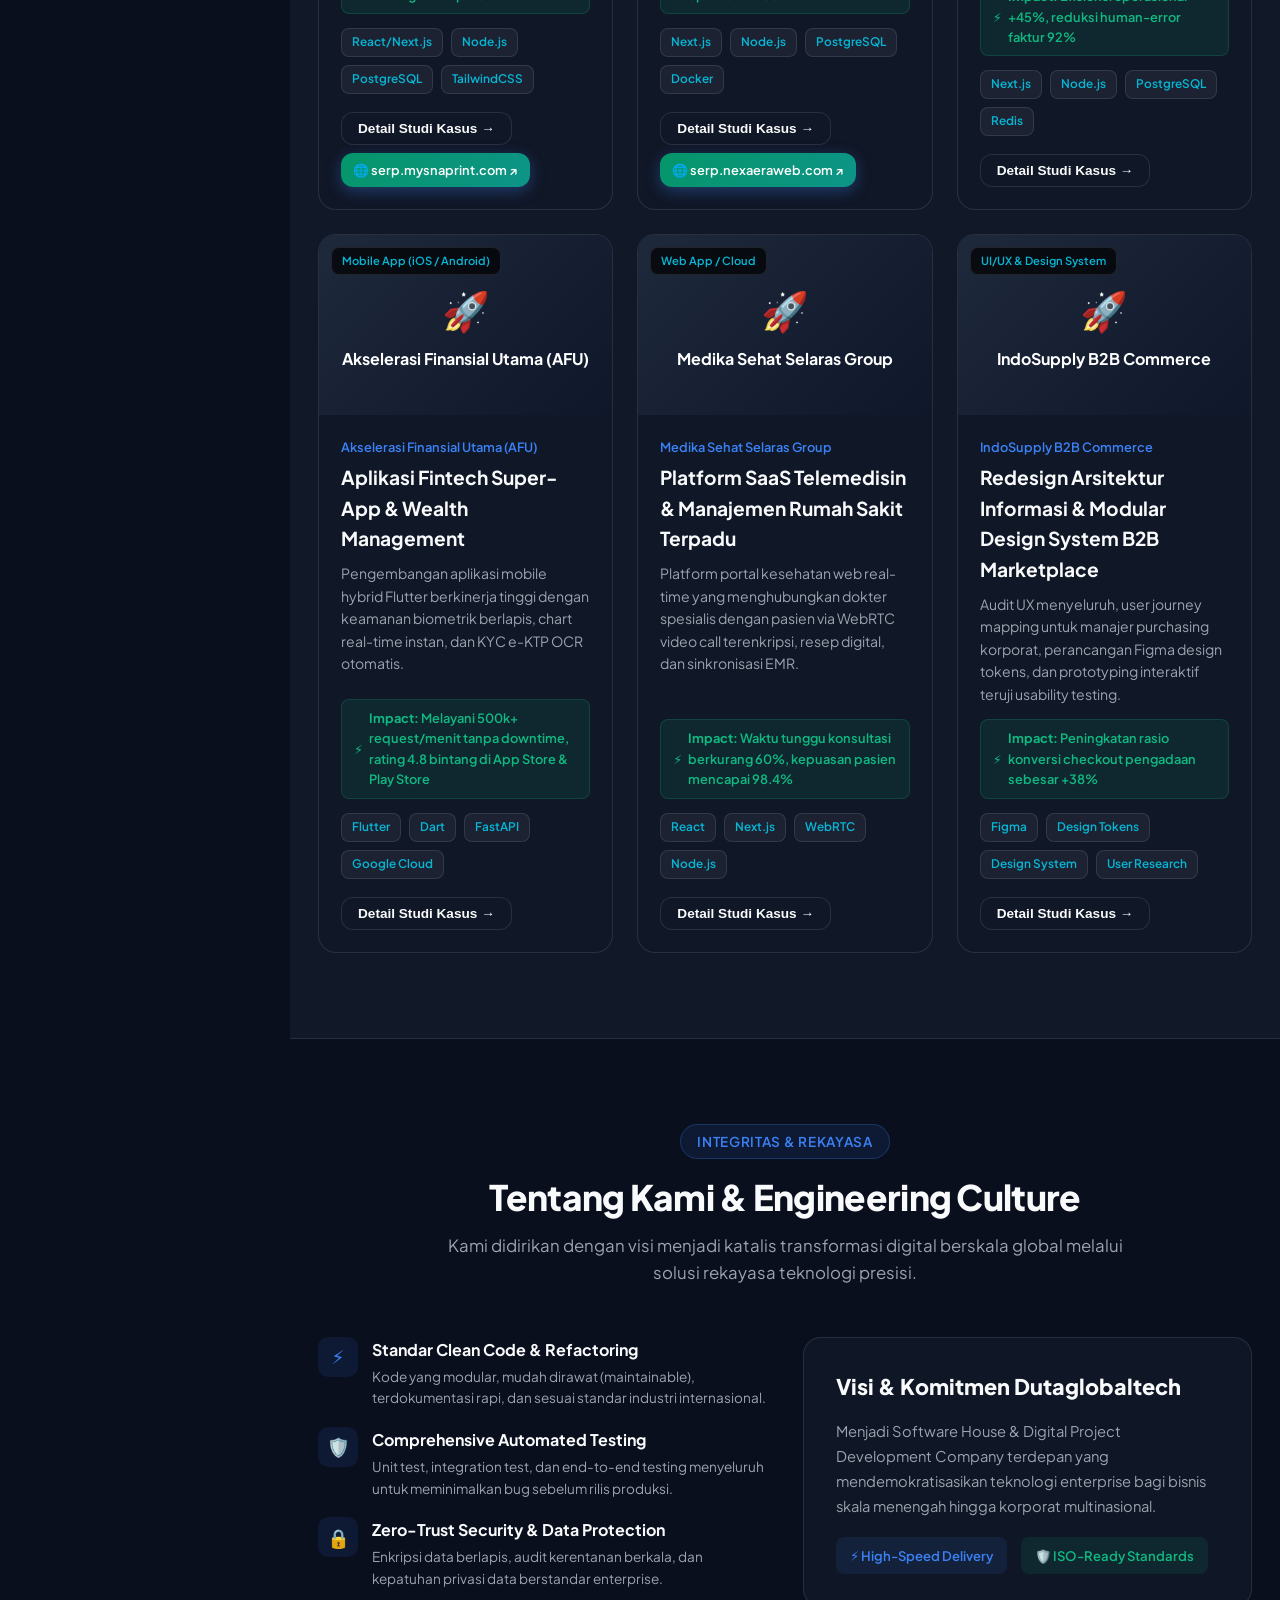
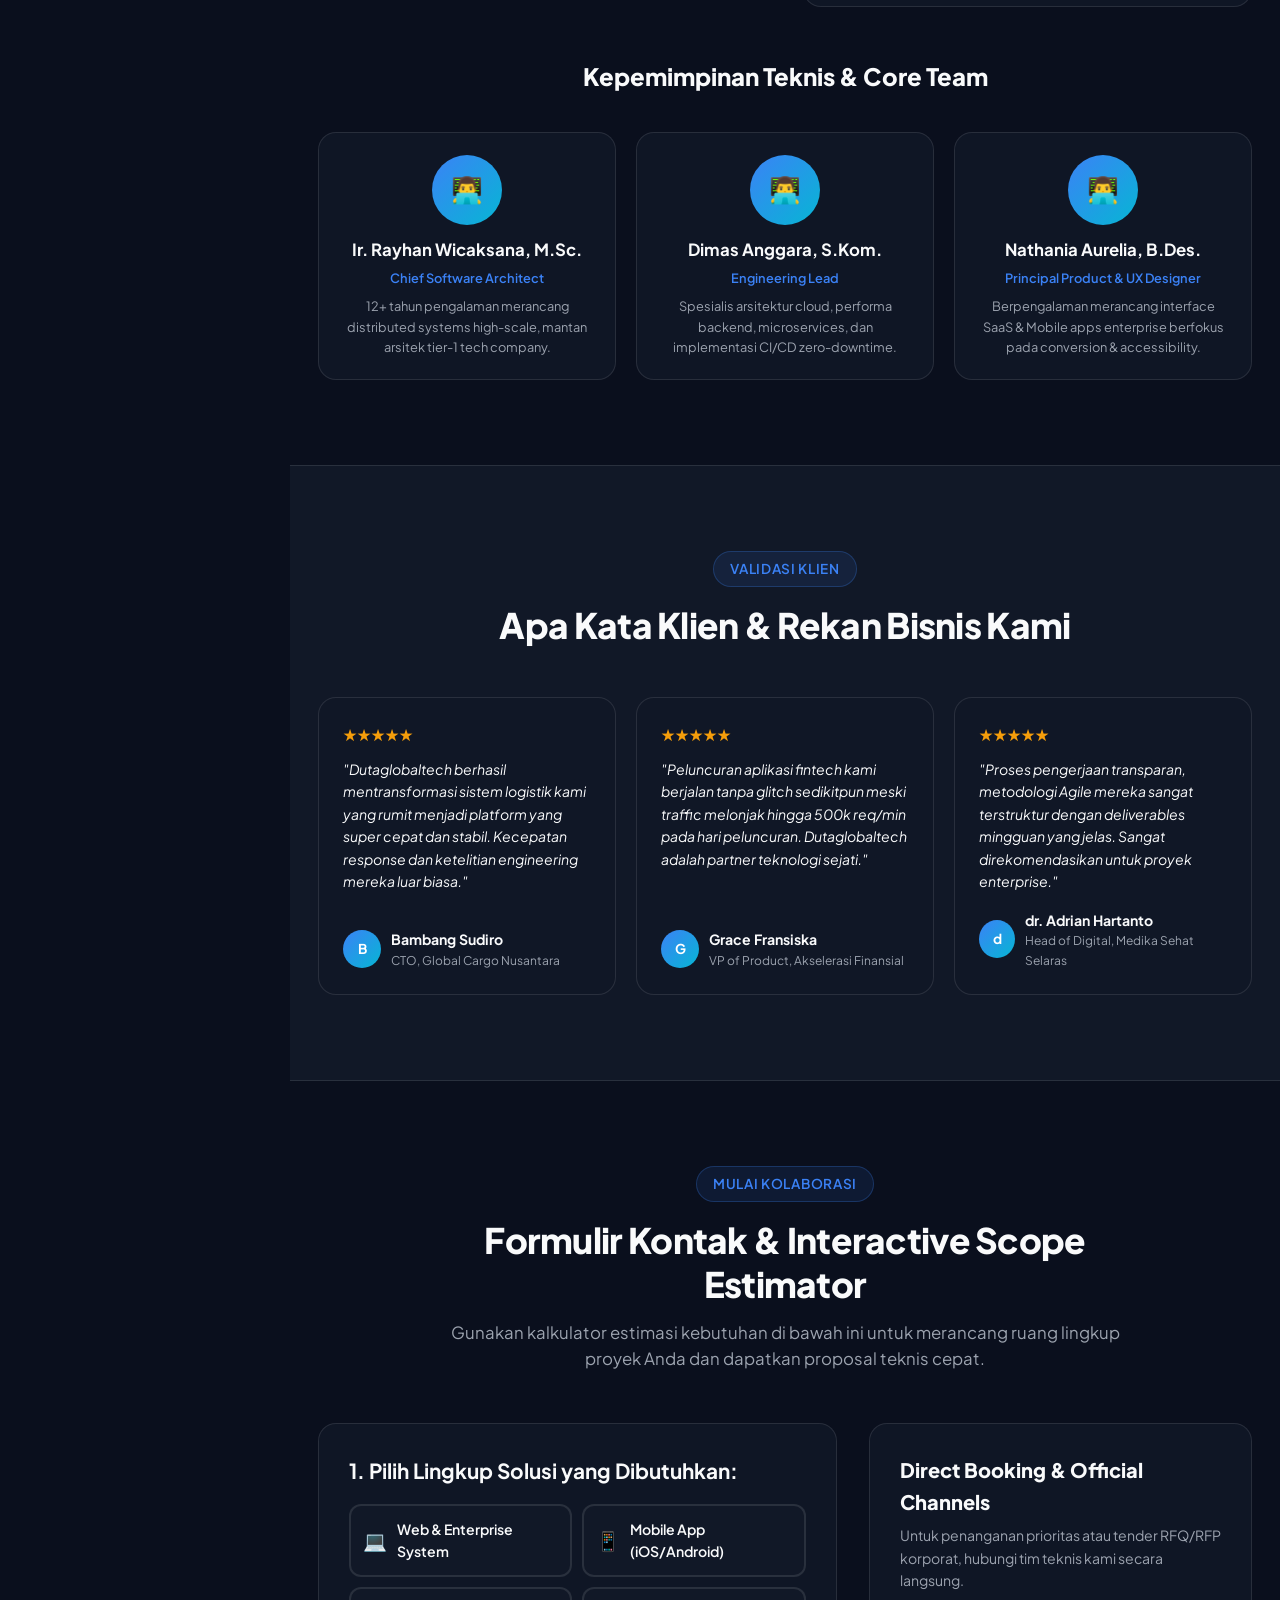
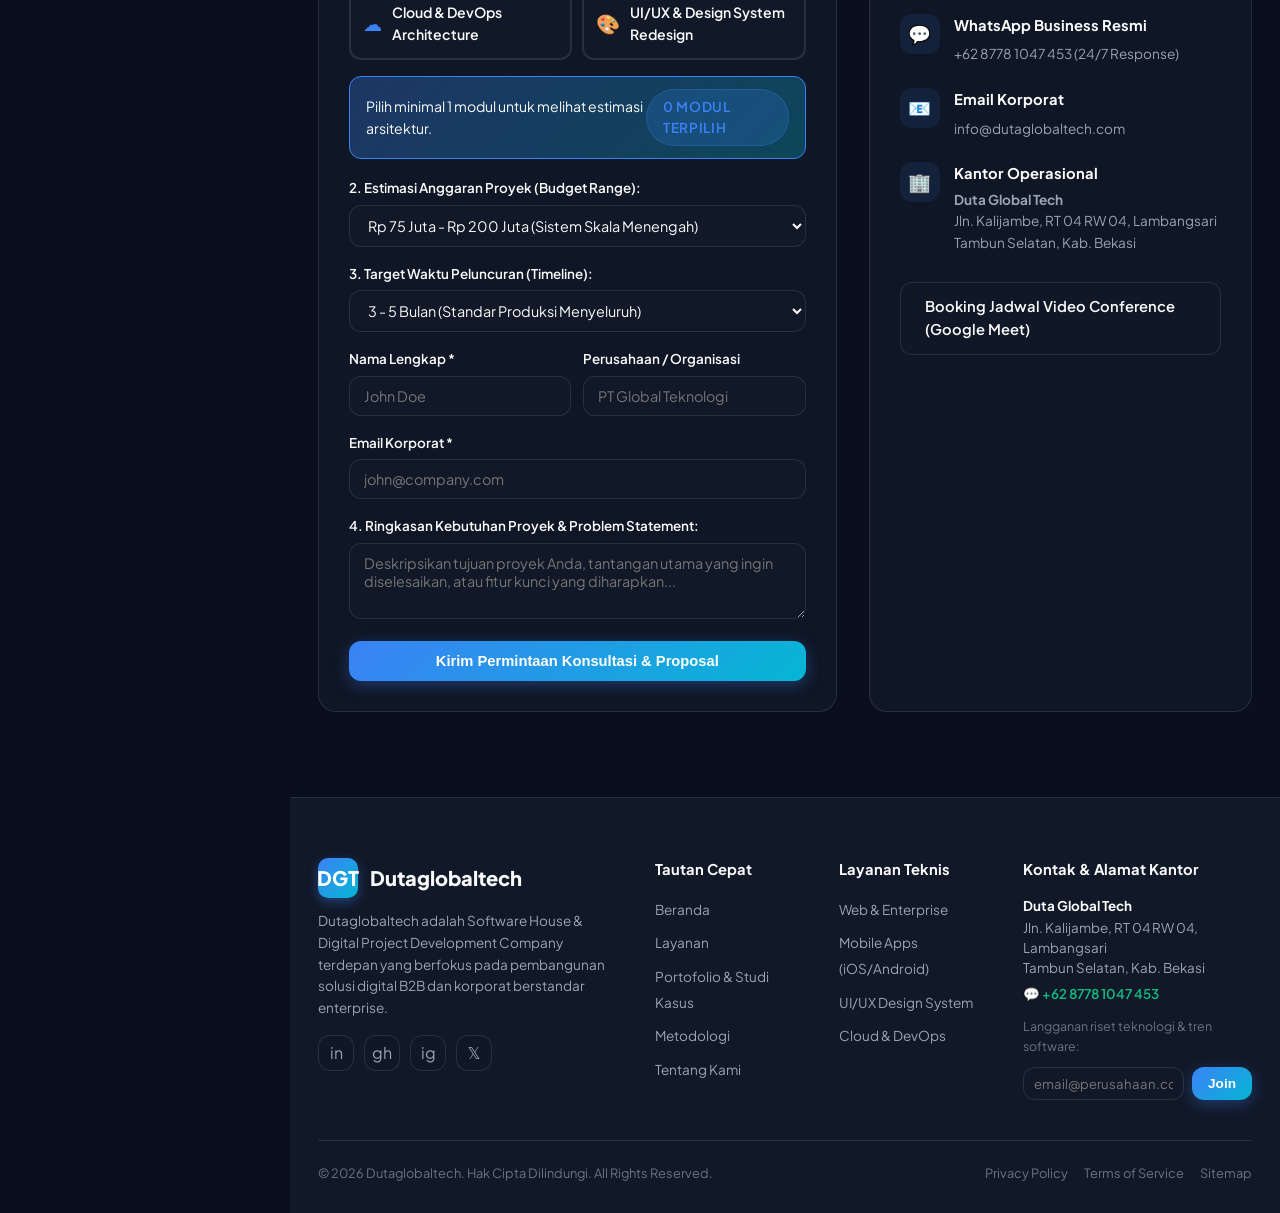
==== commit 648560a1: "feat(contact): update official office address to Duta Global Tech Tambun Selatan Kab Bekasi in conta" ====
--- a/dutaglobaltech.html
+++ b/dutaglobaltech.html
@@ -592,7 +592,7 @@
                 <div class="contact-icon">🏢</div>
                 <div class="contact-text">
                   <h5>Kantor Operasional</h5>
-                  <p>Cyber 2 Tower Lt. 18, Jl. H.R. Rasuna Said, Jakarta Selatan, Indonesia</p>
+                  <p><strong>Duta Global Tech</strong><br>Jln. Kalijambe, RT 04 RW 04, Lambangsari<br>Tambun Selatan, Kab. Bekasi</p>
                 </div>
               </div>
 
@@ -661,12 +661,18 @@
             </div>
 
             <div class="footer-col">
-              <h5 data-i18n="footer_contact_title">Newsletter & Riset</h5>
-              <p style="font-size: 0.82rem; color: var(--text-secondary); margin-bottom: 10px;">
-                Langganan artikel riset teknologi dan tren rekayasa perangkat lunak berkala.
+              <h5 data-i18n="footer_contact_title">Kontak & Alamat Kantor</h5>
+              <div style="font-size: 0.84rem; color: var(--text-secondary); margin-bottom: 12px; line-height: 1.5;">
+                <p style="color: var(--text-primary); font-weight: 700; margin-bottom: 2px;">Duta Global Tech</p>
+                <p>Jln. Kalijambe, RT 04 RW 04, Lambangsari</p>
+                <p>Tambun Selatan, Kab. Bekasi</p>
+                <p style="margin-top: 6px;"><a href="https://wa.me/6287781047453" target="_blank" style="color: var(--accent-emerald); text-decoration: none; font-weight: 600;">💬 +62 8778 1047 453</a></p>
+              </div>
+              <p style="font-size: 0.78rem; color: var(--text-muted); margin-bottom: 8px;">
+                Langganan riset teknologi & tren software:
               </p>
               <form onsubmit="event.preventDefault(); alert('Terima kasih telah berlangganan newsletter Dutaglobaltech!');" class="newsletter-form">
-                <input type="email" class="form-input" placeholder="email@perusahaan.com" required style="font-size: 0.82rem; padding: 8px 10px;">
+                <input type="email" class="form-input" placeholder="email@perusahaan.com" required style="font-size: 0.82rem; padding: 7px 10px;">
                 <button type="submit" class="btn btn-primary btn-sm">Join</button>
               </form>
             </div>
